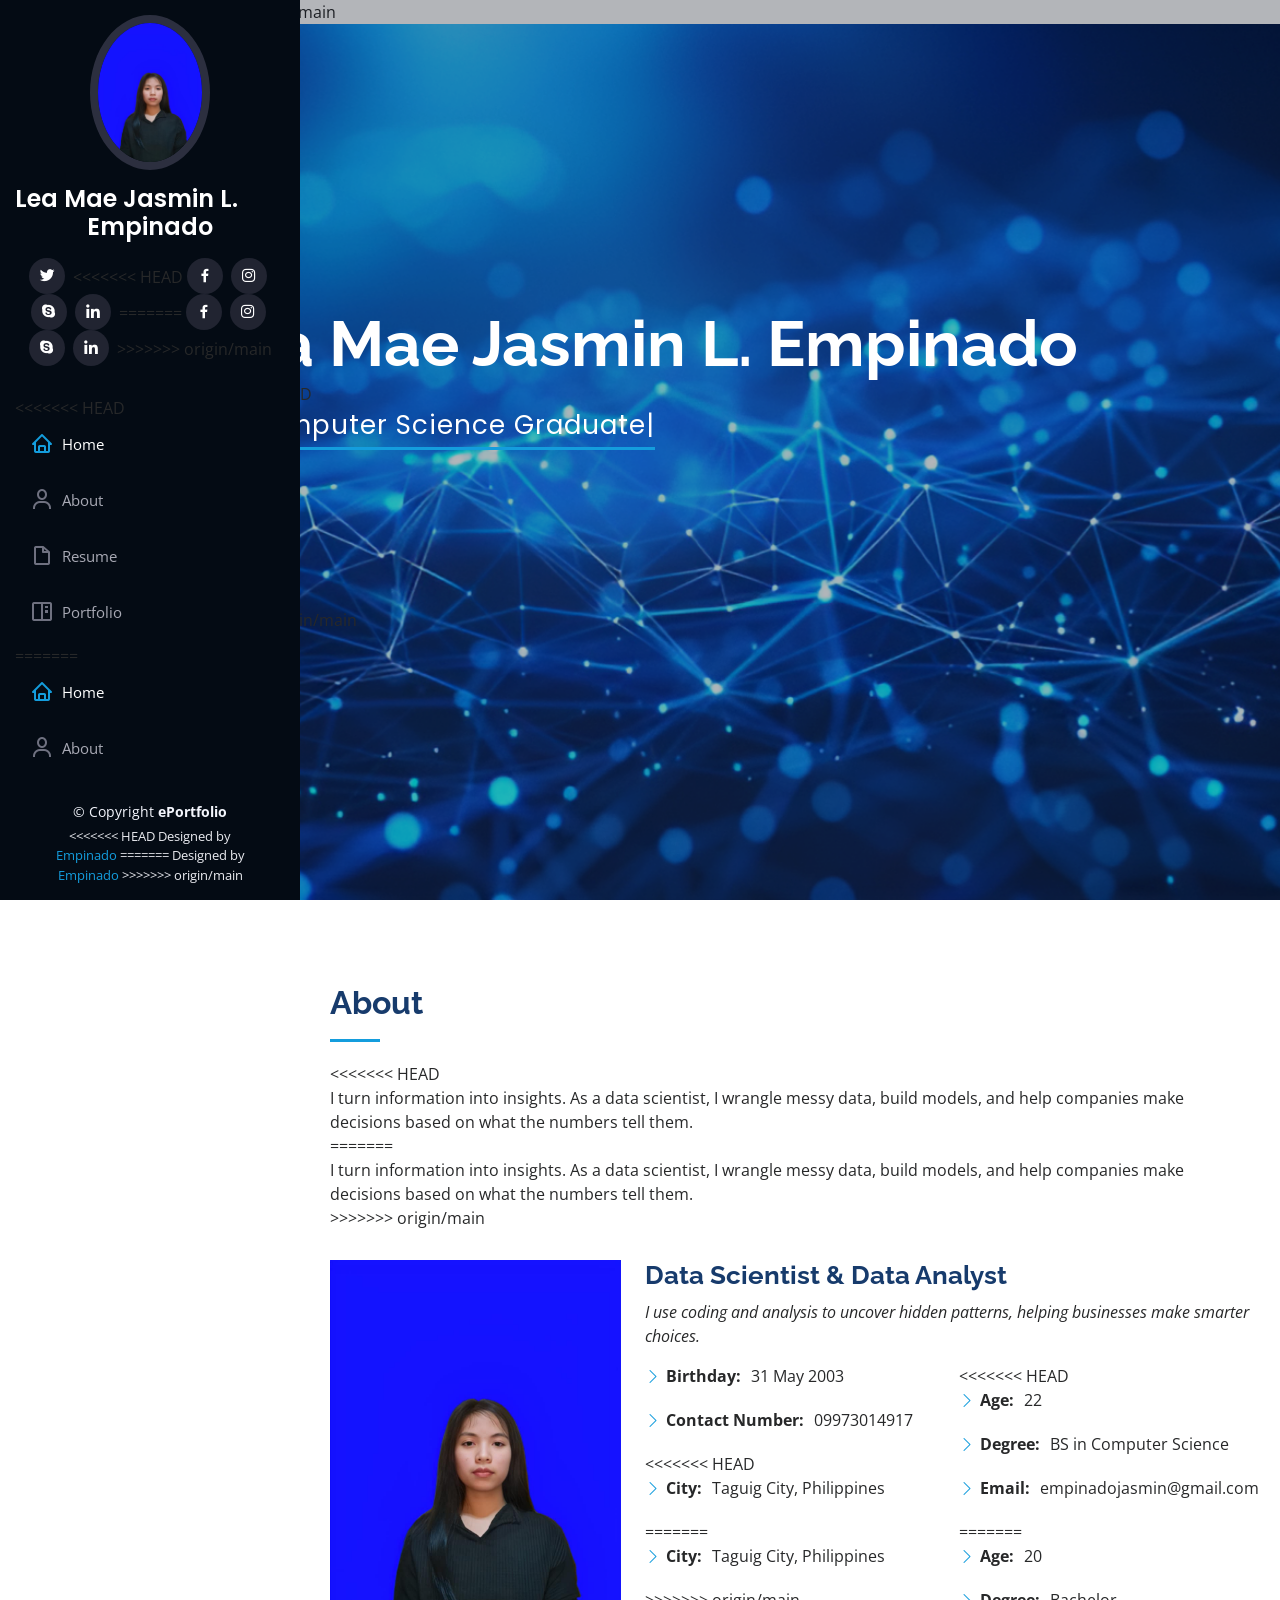
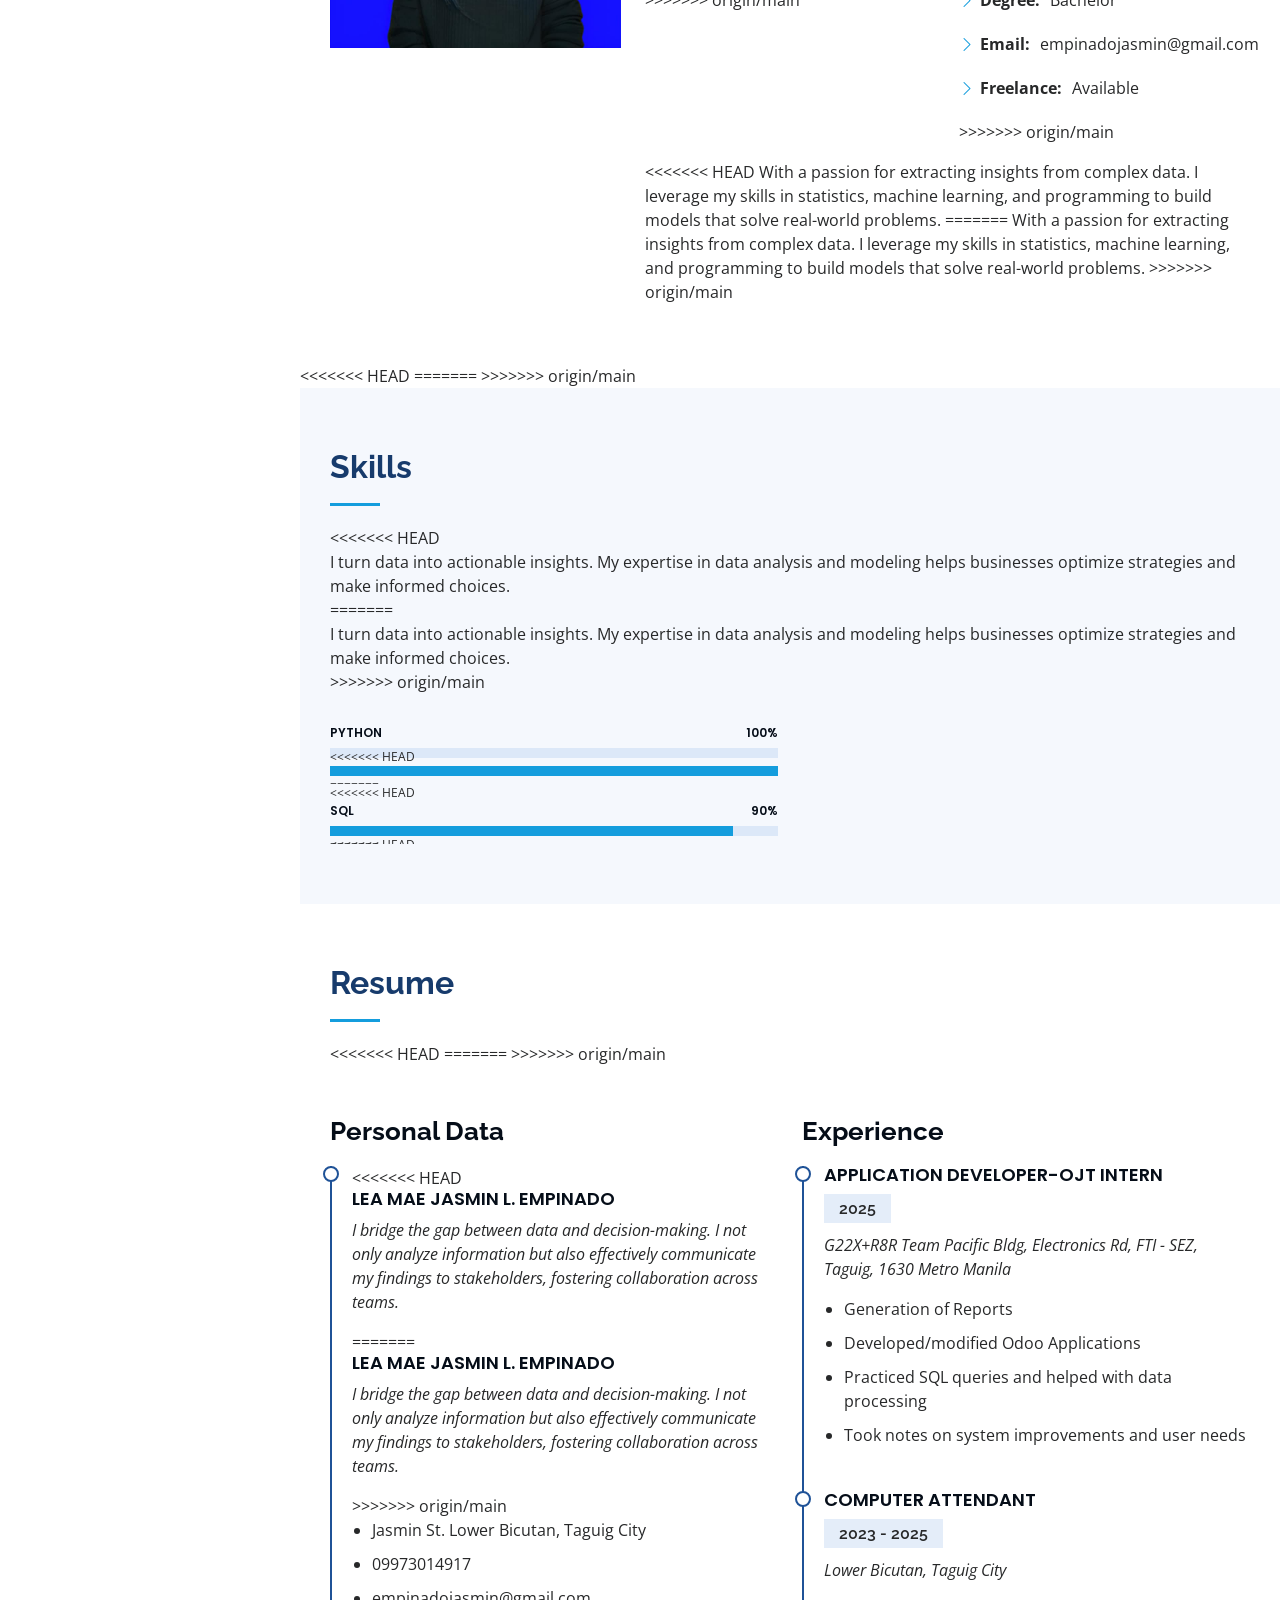
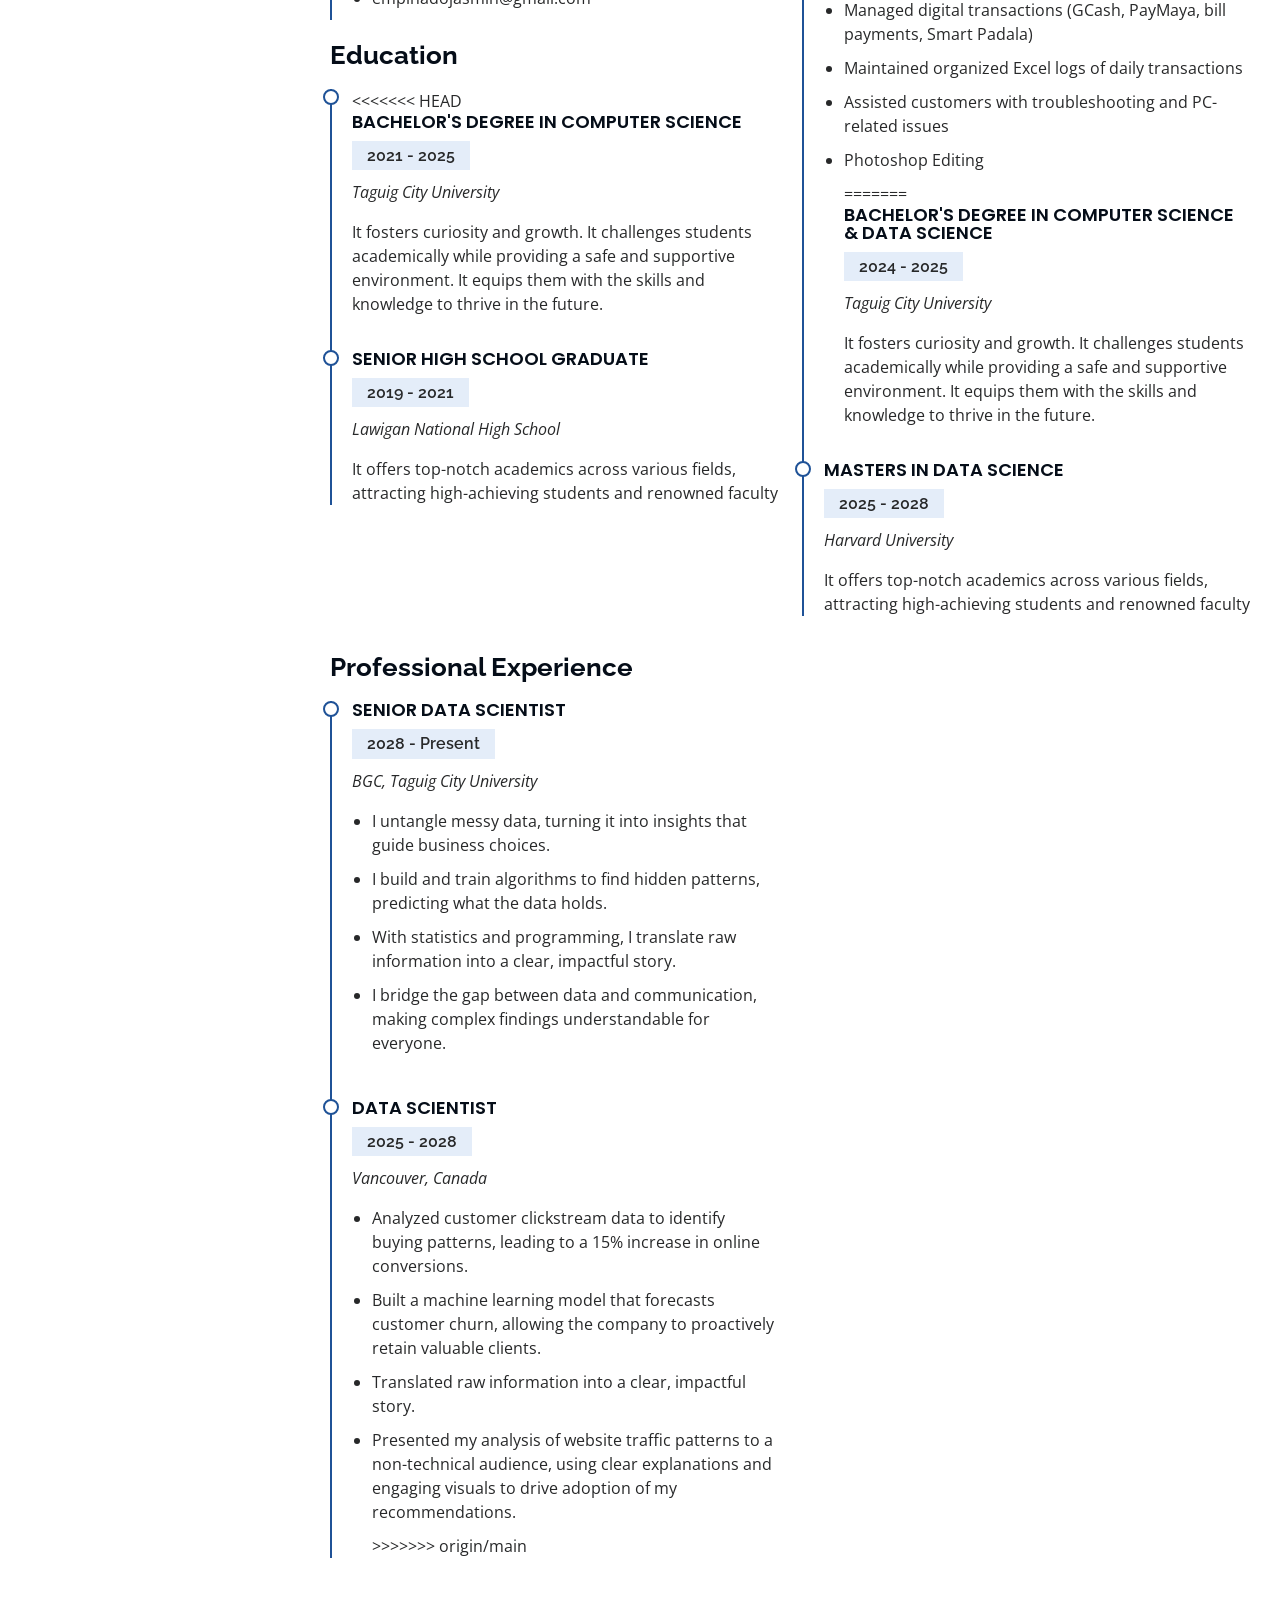
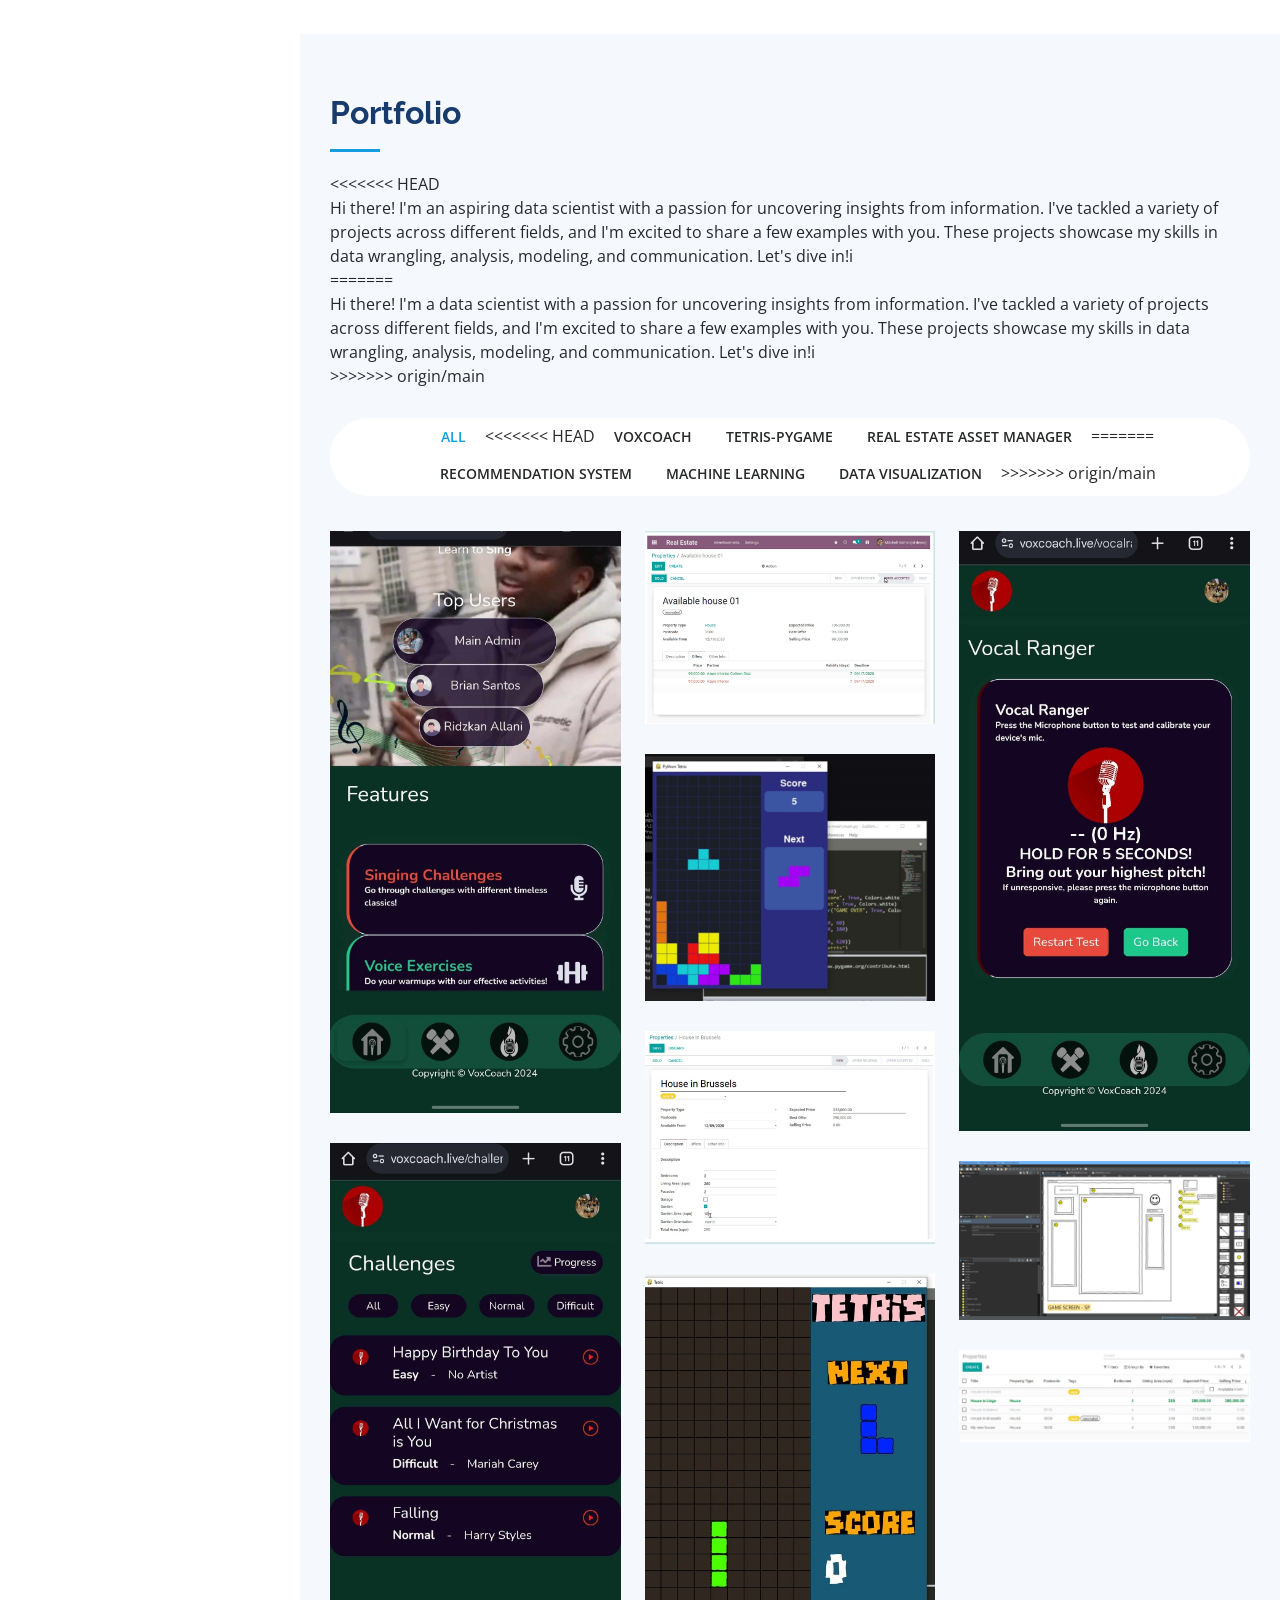
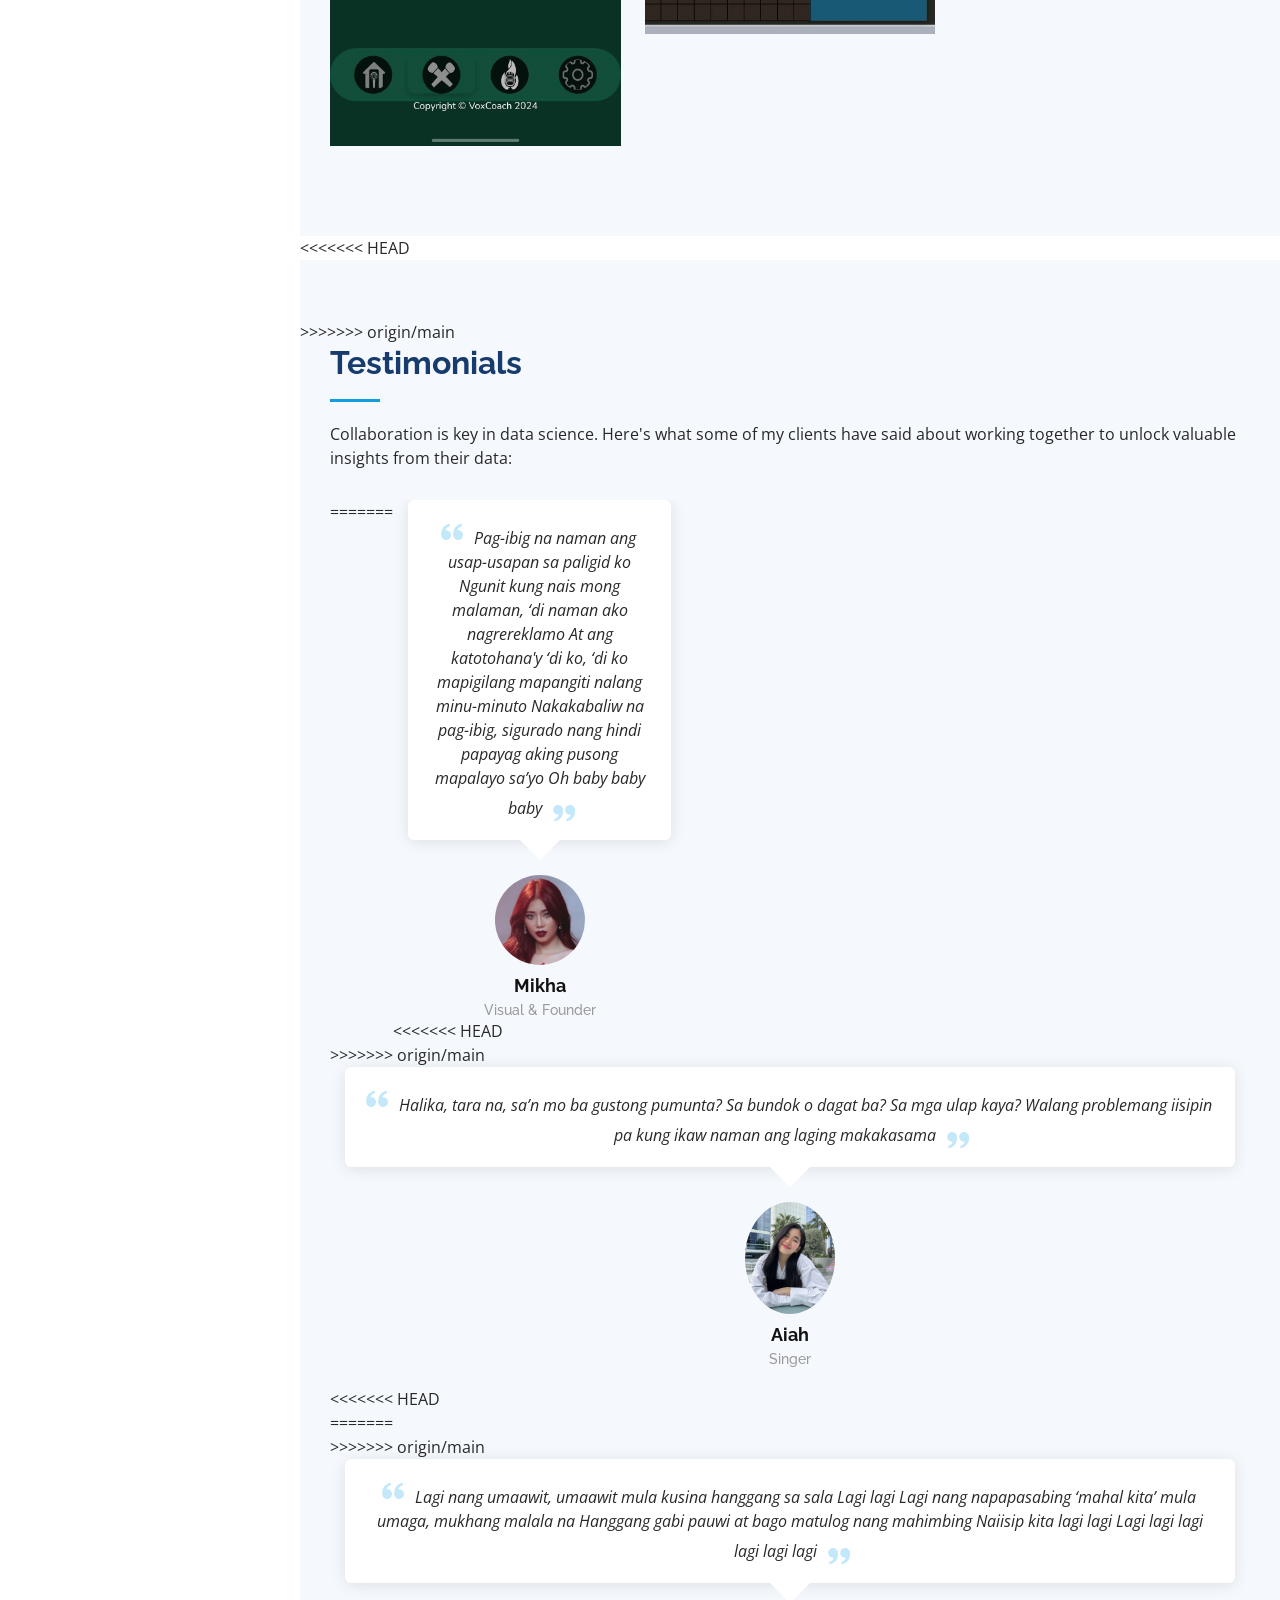
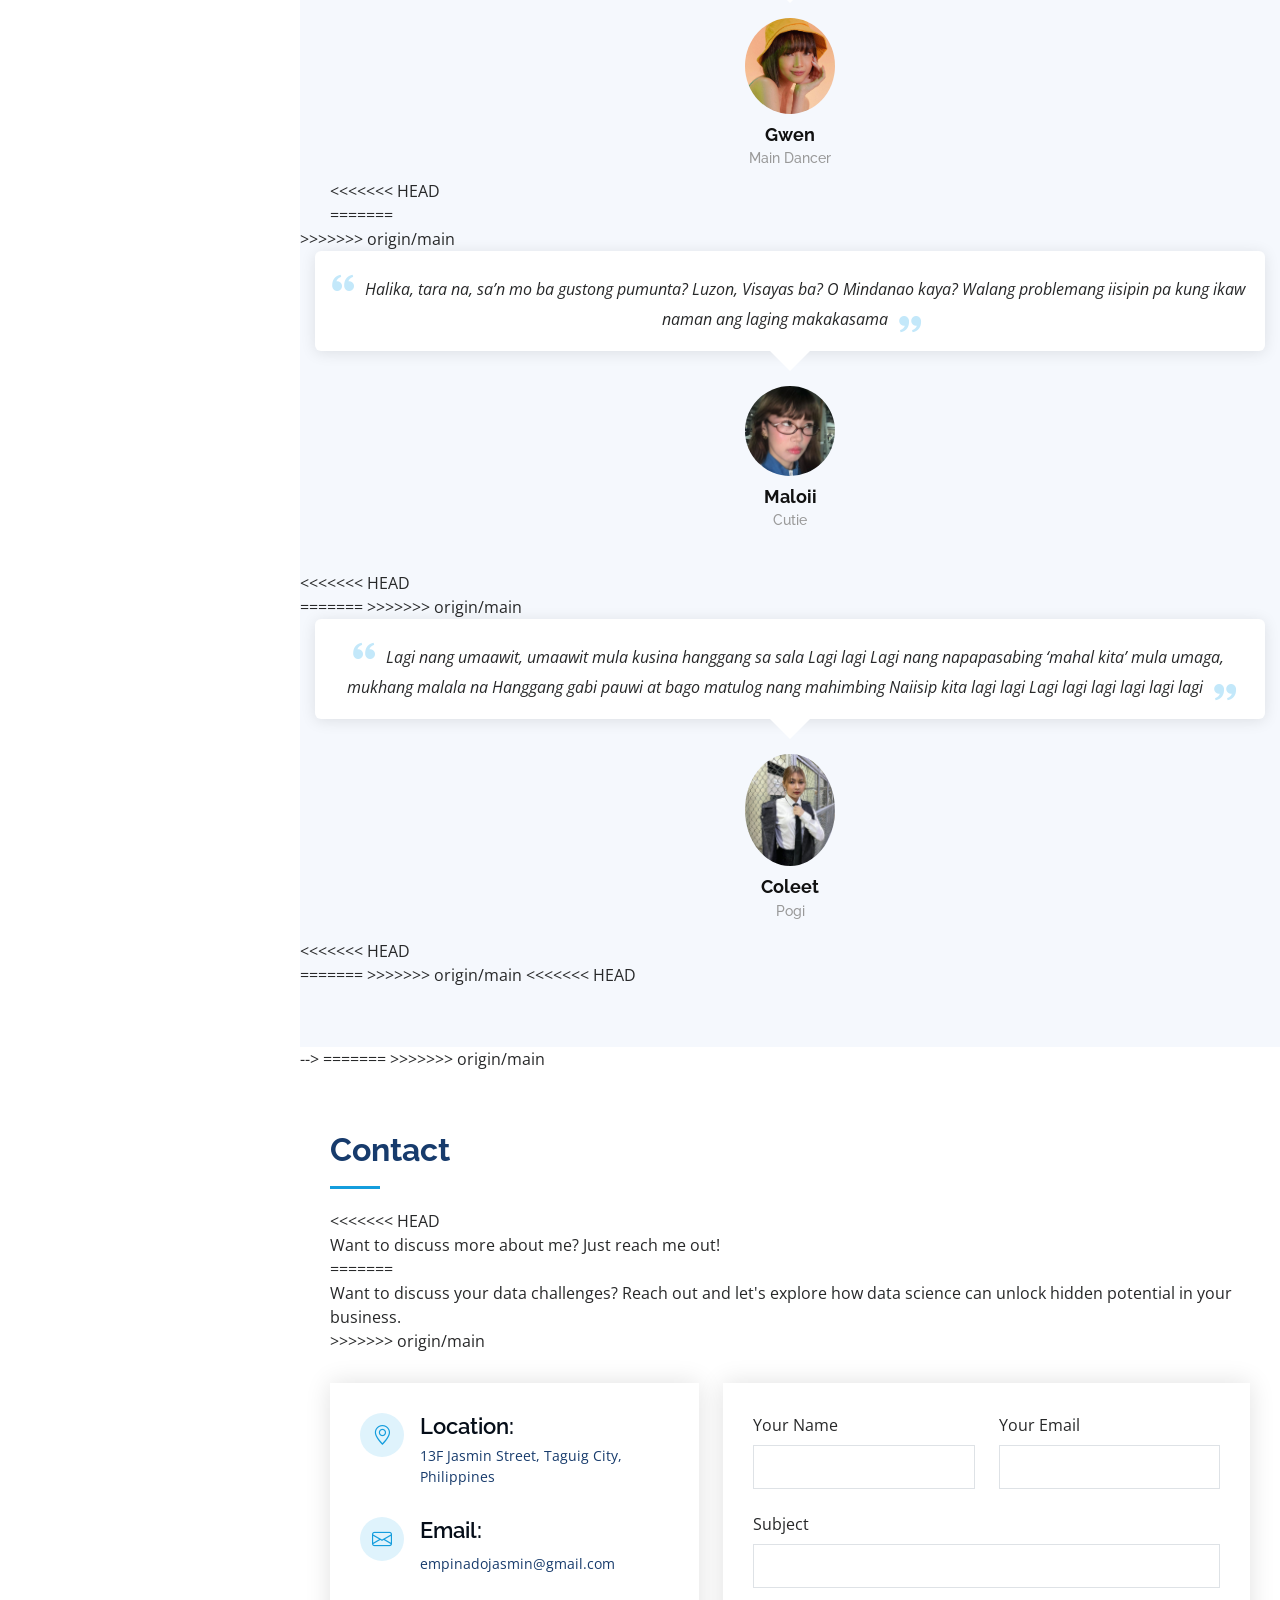
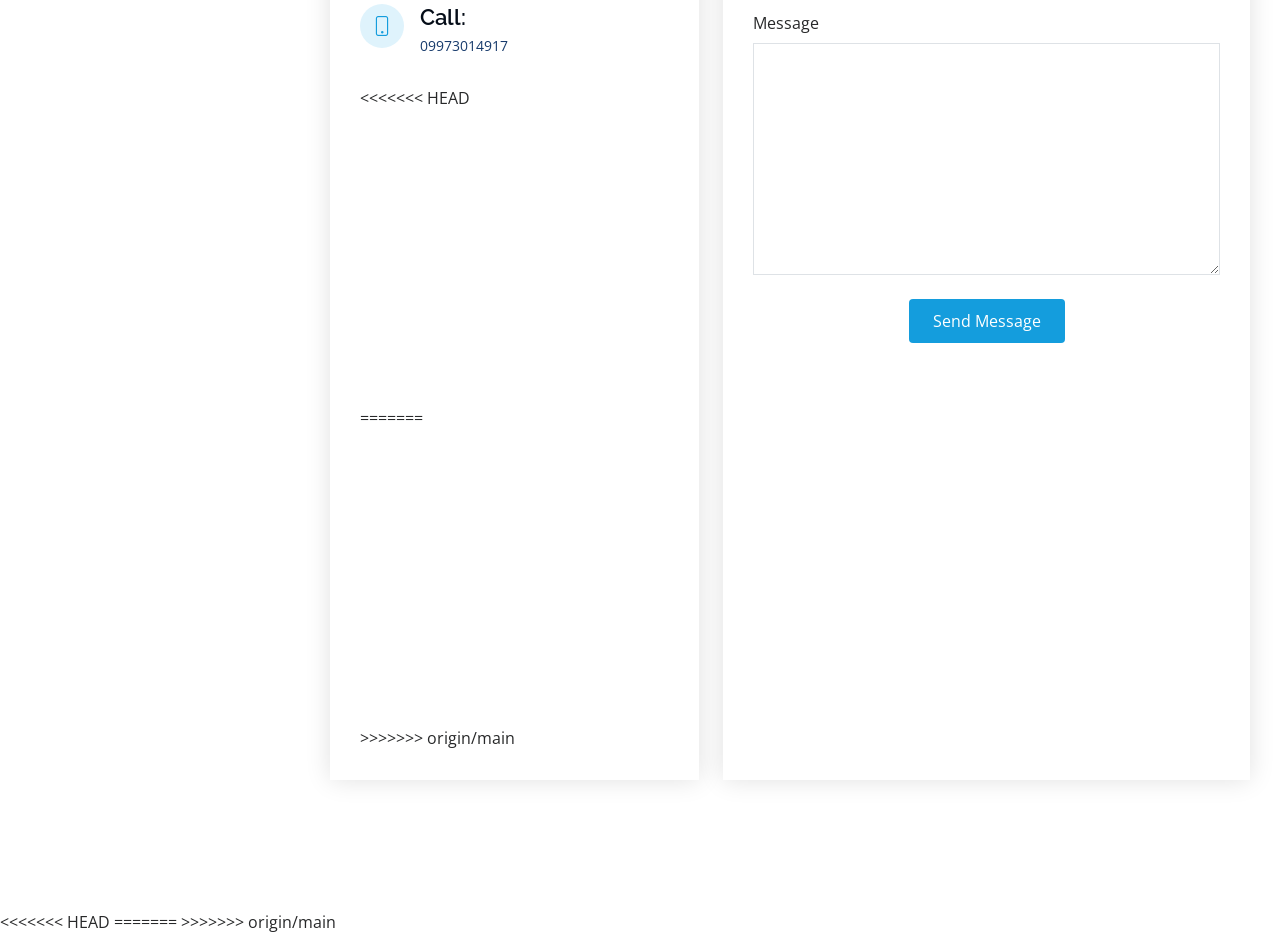
==== index.html @ 3dccfd84 "Resolved Merge Conflicts" ====
<!DOCTYPE html>
<html lang="en">

<head>
  <meta charset="utf-8">
  <meta content="width=device-width, initial-scale=1.0" name="viewport">

  <title>Empinado ePortfolio</title>
  <meta content="" name="description">
  <meta content="" name="keywords">

  <!-- Favicons -->
  <link href="assets/img/favicon.png" rel="icon">
  <link href="assets/img/apple-touch-icon.png" rel="apple-touch-icon">

  <!-- Google Fonts -->
<<<<<<< HEAD
  <link
    href="https://fonts.googleapis.com/css?family=Open+Sans:300,300i,400,400i,600,600i,700,700i|Raleway:300,300i,400,400i,500,500i,600,600i,700,700i|Poppins:300,300i,400,400i,500,500i,600,600i,700,700i"
    rel="stylesheet">
=======
  <link href="https://fonts.googleapis.com/css?family=Open+Sans:300,300i,400,400i,600,600i,700,700i|Raleway:300,300i,400,400i,500,500i,600,600i,700,700i|Poppins:300,300i,400,400i,500,500i,600,600i,700,700i" rel="stylesheet">
>>>>>>> origin/main

  <!-- Vendor CSS Files -->
  <link href="assets/vendor/aos/aos.css" rel="stylesheet">
  <link href="assets/vendor/bootstrap/css/bootstrap.min.css" rel="stylesheet">
  <link href="assets/vendor/bootstrap-icons/bootstrap-icons.css" rel="stylesheet">
  <link href="assets/vendor/boxicons/css/boxicons.min.css" rel="stylesheet">
  <link href="assets/vendor/glightbox/css/glightbox.min.css" rel="stylesheet">
  <link href="assets/vendor/swiper/swiper-bundle.min.css" rel="stylesheet">

  <!-- Template Main CSS File -->
  <link href="assets/css/style.css" rel="stylesheet">

  <!-- =======================================================
  * Template Name: iPortfolio
  * Template URL: https://bootstrapmade.com/iportfolio-bootstrap-portfolio-websites-template/
  * Updated: Mar 17 2024 with Bootstrap v5.3.3
  * Author: BootstrapMade.com
  * License: https://bootstrapmade.com/license/
  ======================================================== -->
</head>

<body>

  <!-- ======= Mobile nav toggle button ======= -->
  <i class="bi bi-list mobile-nav-toggle d-xl-none"></i>

  <!-- ======= Header ======= -->
  <header id="header">
    <div class="d-flex flex-column">

      <div class="profile">
        <img src="assets/img/profile-img.jpg" alt="" class="img-fluid rounded-circle">
        <h1 class="text-light"><a href="index.html">Lea Mae Jasmin L. Empinado</a></h1>
        <div class="social-links mt-3 text-center">
          <a href="#" class="twitter"><i class="bx bxl-twitter"></i></a>
<<<<<<< HEAD
          <a href="https://www.facebook.com/jhazmine.empinado" class="facebook"><i class="bx bxl-facebook"></i></a>
          <a href="#" class="instagram"><i class="bx bxl-instagram"></i></a>
          <a href="#" class="google-plus"><i class="bx bxl-skype"></i></a>
          <a href="https://www.linkedin.com/in/empinado-jasmin/" class="linkedin"><i class="bx bxl-linkedin"></i></a>
=======
          <a href="#" class="facebook"><i class="bx bxl-facebook"></i></a>
          <a href="#" class="instagram"><i class="bx bxl-instagram"></i></a>
          <a href="#" class="google-plus"><i class="bx bxl-skype"></i></a>
          <a href="#" class="linkedin"><i class="bx bxl-linkedin"></i></a>
>>>>>>> origin/main
        </div>
      </div>

      <nav id="navbar" class="nav-menu navbar">
        <ul>
<<<<<<< HEAD
          <li><a href="index.html" class="nav-link scrollto active"><i class="bx bx-home"></i> <span>Home</span></a>
          </li>
          <li><a href="#about" class="nav-link scrollto"><i class="bx bx-user"></i> <span>About</span></a></li>
          <li><a href="#resume" class="nav-link scrollto"><i class="bx bx-file-blank"></i> <span>Resume</span></a></li>
          <li><a href="#portfolio" class="nav-link scrollto"><i class="bx bx-book-content"></i>
              <span>Portfolio</span></a></li>
          <!-- <li><a href="#services" class="nav-link scrollto"><i class="bx bx-server"></i> <span>Services</span></a></li> -->
=======
          <li><a href="#hero" class="nav-link scrollto active"><i class="bx bx-home"></i> <span>Home</span></a></li>
          <li><a href="#about" class="nav-link scrollto"><i class="bx bx-user"></i> <span>About</span></a></li>
          <li><a href="#resume" class="nav-link scrollto"><i class="bx bx-file-blank"></i> <span>Resume</span></a></li>
          <li><a href="#portfolio" class="nav-link scrollto"><i class="bx bx-book-content"></i> <span>Portfolio</span></a></li>
          <li><a href="#services" class="nav-link scrollto"><i class="bx bx-server"></i> <span>Services</span></a></li>
>>>>>>> origin/main
          <li><a href="#contact" class="nav-link scrollto"><i class="bx bx-envelope"></i> <span>Contact</span></a></li>
        </ul>
      </nav><!-- .nav-menu -->
    </div>
  </header><!-- End Header -->

  <!-- ======= Hero Section ======= -->
  <section id="hero" class="d-flex flex-column justify-content-center align-items-center">
    <div class="hero-container" data-aos="fade-in">
      <h1>Lea Mae Jasmin L. Empinado</h1>
<<<<<<< HEAD
      <p>I'm <span class="typed" data-typed-items="Computer Science Graduate, Aspiring Data Scientist"></span></p>
=======
      <p>I'm <span class="typed" data-typed-items="Data Scientist, Data Analyst, Free Lancer"></span></p>
>>>>>>> origin/main
    </div>
  </section><!-- End Hero -->

  <main id="main">

    <!-- ======= About Section ======= -->
    <section id="about" class="about">
      <div class="container">

        <div class="section-title">
          <h2>About</h2>
<<<<<<< HEAD
          <p>I turn information into insights. As a data scientist, I wrangle messy data, build models, and help
            companies make decisions based on what the numbers tell them.</p>
=======
          <p>I turn information into insights. As a data scientist, I wrangle messy data, build models, and help companies make decisions based on what the numbers tell them.</p>
>>>>>>> origin/main
        </div>

        <div class="row">
          <div class="col-lg-4" data-aos="fade-right">
            <img src="assets/img/profile-img.jpg" class="img-fluid" alt="">
          </div>
          <div class="col-lg-8 pt-4 pt-lg-0 content" data-aos="fade-left">
            <h3>Data Scientist &amp; Data Analyst</h3>
            <p class="fst-italic">
              I use coding and analysis to uncover hidden patterns, helping businesses make smarter choices.
            </p>
            <div class="row">
              <div class="col-lg-6">
                <ul>
                  <li><i class="bi bi-chevron-right"></i> <strong>Birthday:</strong> <span>31 May 2003</span></li>
                  <li><i class="bi bi-chevron-right"></i> <strong>Contact Number:</strong> <span>09973014917</span></li>
<<<<<<< HEAD
                  <li><i class="bi bi-chevron-right"></i> <strong>City:</strong> <span>Taguig City, Philippines</span>
                  </li>
=======
                  <li><i class="bi bi-chevron-right"></i> <strong>City:</strong> <span>Taguig City, Philippines</span></li>
>>>>>>> origin/main
                </ul>
              </div>
              <div class="col-lg-6">
                <ul>
<<<<<<< HEAD
                  <li><i class="bi bi-chevron-right"></i> <strong>Age:</strong> <span>22</span></li>
                  <li><i class="bi bi-chevron-right"></i> <strong>Degree:</strong> <span>BS in Computer Science</span>
                  </li>
                  <li><i class="bi bi-chevron-right"></i> <strong>Email:</strong> <span>empinadojasmin@gmail.com</span>
                  </li>
                  <!-- <li><i class="bi bi-chevron-right"></i> <strong>Freelance:</strong> <span>Available</span></li> -->
=======
                  <li><i class="bi bi-chevron-right"></i> <strong>Age:</strong> <span>20</span></li>
                  <li><i class="bi bi-chevron-right"></i> <strong>Degree:</strong> <span>Bachelor</span></li>
                  <li><i class="bi bi-chevron-right"></i> <strong>Email:</strong> <span>empinadojasmin@gmail.com</span></li>
                  <li><i class="bi bi-chevron-right"></i> <strong>Freelance:</strong> <span>Available</span></li>
>>>>>>> origin/main
                </ul>
              </div>
            </div>
            <p>
<<<<<<< HEAD
              With a passion for extracting insights from complex data. I leverage my skills in statistics, machine
              learning, and programming to build models that solve real-world problems.
=======
              With a passion for extracting insights from complex data. I leverage my skills in statistics, machine learning, and programming to build models that solve real-world problems.
>>>>>>> origin/main
            </p>
          </div>
        </div>

      </div>
    </section><!-- End About Section -->

    <!-- ======= Facts Section ======= -->
<<<<<<< HEAD
    <!-- <section id="facts" class="facts">
=======
    <section id="facts" class="facts">
>>>>>>> origin/main
      <div class="container">

        <div class="section-title">
          <h2>Facts</h2>
          <p>My expertise in data analysis and modeling helps businesses optimize strategies and make informed choices.</p>
        </div>

        <div class="row no-gutters">

          <div class="col-lg-3 col-md-6 d-md-flex align-items-md-stretch" data-aos="fade-up">
            <div class="count-box">
              <i class="bi bi-emoji-smile"></i>
              <span data-purecounter-start="0" data-purecounter-end="100" data-purecounter-duration="1" class="purecounter"></span>
              <p><strong>Happy Clients</strong></p>
            </div>
          </div>

          <div class="col-lg-3 col-md-6 d-md-flex align-items-md-stretch" data-aos="fade-up" data-aos-delay="100">
            <div class="count-box">
              <i class="bi bi-journal-richtext"></i>
              <span data-purecounter-start="0" data-purecounter-end="50" data-purecounter-duration="1" class="purecounter"></span>
              <p><strong>Projects</strong> </p>
            </div>
          </div>

          <div class="col-lg-3 col-md-6 d-md-flex align-items-md-stretch" data-aos="fade-up" data-aos-delay="200">
            <div class="count-box">
              <i class="bi bi-headset"></i>
              <span data-purecounter-start="0" data-purecounter-end="1000" data-purecounter-duration="1" class="purecounter"></span>
              <p><strong>Hours Of Support</strong> </p>
            </div>
          </div>

          <div class="col-lg-3 col-md-6 d-md-flex align-items-md-stretch" data-aos="fade-up" data-aos-delay="300">
            <div class="count-box">
              <i class="bi bi-people"></i>
              <span data-purecounter-start="0" data-purecounter-end="10" data-purecounter-duration="1" class="purecounter"></span>
              <p><strong>Hard Workers</strong> </p>
            </div>
          </div>

        </div>

      </div>
<<<<<<< HEAD
    </section>< End Facts Section -->
=======
    </section><!-- End Facts Section -->
>>>>>>> origin/main

    <!-- ======= Skills Section ======= -->
    <section id="skills" class="skills section-bg">
      <div class="container">

        <div class="section-title">
          <h2>Skills</h2>
<<<<<<< HEAD
          <p>I turn data into actionable insights. My expertise in data analysis and modeling helps businesses optimize
            strategies and make informed choices.</p>
=======
          <p>I turn data into actionable insights. My expertise in data analysis and modeling helps businesses optimize strategies and make informed choices.</p>
>>>>>>> origin/main
        </div>

        <div class="row skills-content">

          <div class="col-lg-6" data-aos="fade-up">

            <div class="progress">
              <span class="skill">Python<i class="val">100%</i></span>
              <div class="progress-bar-wrap">
<<<<<<< HEAD
                <div class="progress-bar" role="progressbar" aria-valuenow="100" aria-valuemin="0" aria-valuemax="100">
                </div>
=======
                <div class="progress-bar" role="progressbar" aria-valuenow="100" aria-valuemin="0" aria-valuemax="100"></div>
>>>>>>> origin/main
              </div>
            </div>

            <div class="progress">
<<<<<<< HEAD
              <span class="skill">SQL<i class="val">90%</i></span>
              <div class="progress-bar-wrap">
                <div class="progress-bar" role="progressbar" aria-valuenow="90" aria-valuemin="0" aria-valuemax="100">
                </div>
=======
              <span class="skill">Statistics & Probability<i class="val">90%</i></span>
              <div class="progress-bar-wrap">
                <div class="progress-bar" role="progressbar" aria-valuenow="90" aria-valuemin="0" aria-valuemax="100"></div>
>>>>>>> origin/main
              </div>
            </div>

            <div class="progress">
<<<<<<< HEAD
              <span class="skill">HTML/CSS <i class="val">85%</i></span>
              <div class="progress-bar-wrap">
                <div class="progress-bar" role="progressbar" aria-valuenow="85" aria-valuemin="0" aria-valuemax="100">
                </div>
=======
              <span class="skill">Data Wrangling <i class="val">75%</i></span>
              <div class="progress-bar-wrap">
                <div class="progress-bar" role="progressbar" aria-valuenow="75" aria-valuemin="0" aria-valuemax="100"></div>
>>>>>>> origin/main
              </div>
            </div>

          </div>

          <div class="col-lg-6" data-aos="fade-up" data-aos-delay="100">

            <div class="progress">
              <span class="skill">Data Visualization <i class="val">80%</i></span>
              <div class="progress-bar-wrap">
<<<<<<< HEAD
                <div class="progress-bar" role="progressbar" aria-valuenow="80" aria-valuemin="0" aria-valuemax="100">
                </div>
=======
                <div class="progress-bar" role="progressbar" aria-valuenow="80" aria-valuemin="0" aria-valuemax="100"></div>
>>>>>>> origin/main
              </div>
            </div>

            <div class="progress">
<<<<<<< HEAD
              <span class="skill">Odoo Development <i class="val">90%</i></span>
              <div class="progress-bar-wrap">
                <div class="progress-bar" role="progressbar" aria-valuenow="90" aria-valuemin="0" aria-valuemax="100">
                </div>
=======
              <span class="skill">Cloud Computing <i class="val">90%</i></span>
              <div class="progress-bar-wrap">
                <div class="progress-bar" role="progressbar" aria-valuenow="90" aria-valuemin="0" aria-valuemax="100"></div>
>>>>>>> origin/main
              </div>
            </div>

            <div class="progress">
<<<<<<< HEAD
              <span class="skill">Data Cleaning <i class="val">85%</i></span>
              <div class="progress-bar-wrap">
                <div class="progress-bar" role="progressbar" aria-valuenow="85" aria-valuemin="0" aria-valuemax="100">
                </div>
=======
              <span class="skill">Photoshop <i class="val">55%</i></span>
              <div class="progress-bar-wrap">
                <div class="progress-bar" role="progressbar" aria-valuenow="55" aria-valuemin="0" aria-valuemax="100"></div>
>>>>>>> origin/main
              </div>
            </div>

          </div>

        </div>

      </div>
    </section><!-- End Skills Section -->

    <!-- ======= Resume Section ======= -->
    <section id="resume" class="resume">
      <div class="container">

        <div class="section-title">
          <h2>Resume</h2>
<<<<<<< HEAD

=======
         
>>>>>>> origin/main
        </div>

        <div class="row">
          <div class="col-lg-6" data-aos="fade-up">
            <h3 class="resume-title">Personal Data</h3>
            <div class="resume-item pb-0">
<<<<<<< HEAD
              <h4>Lea Mae Jasmin L. Empinado</h4>
              <p><em>I bridge the gap between data and decision-making. I not only analyze information but also
                  effectively communicate my findings to stakeholders, fostering collaboration across teams.</em></p>
=======
              <h4>Lea MAe Jasmin L. Empinado</h4>
              <p><em>I bridge the gap between data and decision-making. I not only analyze information but also effectively communicate my findings to stakeholders, fostering collaboration across teams.</em></p>
>>>>>>> origin/main
              <ul>
                <li>Jasmin St. Lower Bicutan, Taguig City</li>
                <li>09973014917</li>
                <li>empinadojasmin@gmail.com</li>
              </ul>
            </div>

            <h3 class="resume-title">Education</h3>
            <div class="resume-item">
<<<<<<< HEAD
              <h4>Bachelor's Degree in Computer Science</h4>
              <h5>2021 - 2025</h5>
              <p><em>Taguig City University</em></p>
              <p> It fosters curiosity and growth. It challenges students academically while providing a safe and
                supportive environment. It equips them with the skills and knowledge to thrive in the future.</p>
            </div>
            <div class="resume-item">
              <h4>Senior High School Graduate</h4>
              <h5>2019 - 2021</h5>
              <p><em>Lawigan National High School </em></p>
              <p> It offers top-notch academics across various fields, attracting high-achieving students and renowned
                faculty</p>
            </div>
          </div>
          <div class="col-lg-6" data-aos="fade-up" data-aos-delay="100">
            <h3 class="resume-title">Experience</h3>
            <div class="resume-item">
              <h4>Application Developer-OJT Intern</h4>
              <h5>2025</h5>
              <p><em> G22X+R8R Team Pacific Bldg, Electronics Rd, FTI - SEZ, Taguig, 1630 Metro Manila</em></p>
              <ul>
                <li>Generation of Reports</li>
                <li>Developed/modified Odoo Applications </li>
                <li>Practiced SQL queries and helped with data processing</li>
                <li>Took notes on system improvements and user needs</li>
              </ul>
            </div>
            <div class="resume-item">
              <h4>Computer Attendant</h4>
              <h5>2023 - 2025</h5>
              <p><em>Lower Bicutan, Taguig City</em></p>
              <ul>
                <li>Managed digital transactions (GCash, PayMaya, bill payments, Smart Padala)</li>
                <li>Maintained organized Excel logs of daily transactions</li>
                <li>Assisted customers with troubleshooting and PC-related issues</li>
                <li> Photoshop Editing</li>
=======
              <h4>Bachelor's Degree in Computer Science &amp; Data Science</h4>
              <h5>2024 - 2025</h5>
              <p><em>Taguig City University</em></p>
              <p> It fosters curiosity and growth. It challenges students academically while providing a safe and supportive environment.  It equips them with the skills and knowledge to thrive in the future.</p>
            </div>
            <div class="resume-item">
              <h4>Masters In Data Science</h4>
              <h5>2025 - 2028</h5>
              <p><em>Harvard University </em></p>
              <p> It offers top-notch academics across various fields, attracting high-achieving students and renowned faculty</p>
            </div>
          </div>
          <div class="col-lg-6" data-aos="fade-up" data-aos-delay="100">
            <h3 class="resume-title">Professional Experience</h3>
            <div class="resume-item">
              <h4>Senior Data Scientist</h4>
              <h5>2028 - Present</h5>
              <p><em>BGC, Taguig City University</em></p>
              <ul>
                <li>I untangle messy data, turning it into insights that guide business choices.</li>
                <li>I build and train algorithms to find hidden patterns, predicting what the data holds. </li>
                <li>With statistics and programming, I translate raw information into a clear, impactful story.</li>
                <li>I bridge the gap between data and communication, making complex findings understandable for everyone.</li>
              </ul>
            </div>
            <div class="resume-item">
              <h4>Data Scientist</h4>
              <h5>2025 - 2028</h5>
              <p><em>Vancouver, Canada</em></p>
              <ul>
                <li>Analyzed customer clickstream data to identify buying patterns, leading to a 15% increase in online conversions.</li>
                <li>Built a machine learning model that forecasts customer churn, allowing the company to proactively retain valuable clients.</li>
                <li>Translated raw information into a clear, impactful story.</li>
                <li> Presented my analysis of website traffic patterns to a non-technical audience, using clear explanations and engaging visuals to drive adoption of my recommendations.</li>
>>>>>>> origin/main
              </ul>
            </div>
          </div>
        </div>

      </div>
    </section><!-- End Resume Section -->

    <!-- ======= Portfolio Section ======= -->
    <section id="portfolio" class="portfolio section-bg">
      <div class="container">

        <div class="section-title">
          <h2>Portfolio</h2>
<<<<<<< HEAD
          <p>Hi there! I'm an aspiring data scientist with a passion for uncovering insights from information. I've
            tackled a variety of projects across different fields, and I'm excited to share a few examples with you.
            These projects showcase my skills in data wrangling, analysis, modeling, and communication. Let's dive in!i
          </p>
=======
          <p>Hi there! I'm a data scientist with a passion for uncovering insights from information. I've tackled a variety of projects across different fields, and I'm excited to share a few examples with you. These projects showcase my skills in data wrangling, analysis, modeling, and communication. Let's dive in!i</p>
>>>>>>> origin/main
        </div>

        <div class="row" data-aos="fade-up">
          <div class="col-lg-12 d-flex justify-content-center">
            <ul id="portfolio-flters">
              <li data-filter="*" class="filter-active">All</li>
<<<<<<< HEAD
              <li data-filter=".filter-app">VoxCoach</li>
              <li data-filter=".filter-card">Tetris-Pygame</li>
              <li data-filter=".filter-web">Real Estate Asset Manager</li>
=======
              <li data-filter=".filter-app">Recommendation System</li>
              <li data-filter=".filter-card">Machine Learning</li>
              <li data-filter=".filter-web">Data Visualization</li>
>>>>>>> origin/main
            </ul>
          </div>
        </div>

        <div class="row portfolio-container" data-aos="fade-up" data-aos-delay="100">

          <div class="col-lg-4 col-md-6 portfolio-item filter-app">
            <div class="portfolio-wrap">
              <img src="assets/img/portfolio/portfolio-1.jpg" class="img-fluid" alt="">
              <div class="portfolio-links">
<<<<<<< HEAD
                <a href="assets/img/portfolio/portfolio-1.jpg" data-gallery="portfolioGallery"
                  class="portfolio-lightbox" title="App 1"><i class="bx bx-plus"></i></a>
=======
                <a href="assets/img/portfolio/portfolio-1.jpg" data-gallery="portfolioGallery" class="portfolio-lightbox" title="App 1"><i class="bx bx-plus"></i></a>
>>>>>>> origin/main
                <a href="portfolio-details.html" title="More Details"><i class="bx bx-link"></i></a>
              </div>
            </div>
          </div>

          <div class="col-lg-4 col-md-6 portfolio-item filter-web">
            <div class="portfolio-wrap">
              <img src="assets/img/portfolio/portfolio-2.jpg" class="img-fluid" alt="">
              <div class="portfolio-links">
<<<<<<< HEAD
                <a href="assets/img/portfolio/portfolio-2.jpg" data-gallery="portfolioGallery"
                  class="portfolio-lightbox" title="Web 3"><i class="bx bx-plus"></i></a>
                <a href="profile-details2.html" title="More Details"><i class="bx bx-link"></i></a>
=======
                <a href="assets/img/portfolio/portfolio-2.jpg" data-gallery="portfolioGallery" class="portfolio-lightbox" title="Web 3"><i class="bx bx-plus"></i></a>
                <a href="portfolio-details.html" title="More Details"><i class="bx bx-link"></i></a>
>>>>>>> origin/main
              </div>
            </div>
          </div>

          <div class="col-lg-4 col-md-6 portfolio-item filter-app">
            <div class="portfolio-wrap">
              <img src="assets/img/portfolio/portfolio-3.jpg" class="img-fluid" alt="">
              <div class="portfolio-links">
<<<<<<< HEAD
                <a href="assets/img/portfolio/portfolio-3.jpg" data-gallery="portfolioGallery"
                  class="portfolio-lightbox" title="App 2"><i class="bx bx-plus"></i></a>
=======
                <a href="assets/img/portfolio/portfolio-3.jpg" data-gallery="portfolioGallery" class="portfolio-lightbox" title="App 2"><i class="bx bx-plus"></i></a>
>>>>>>> origin/main
                <a href="portfolio-details.html" title="More Details"><i class="bx bx-link"></i></a>
              </div>
            </div>
          </div>

          <div class="col-lg-4 col-md-6 portfolio-item filter-card">
            <div class="portfolio-wrap">
              <img src="assets/img/portfolio/portfolio-4.jpg" class="img-fluid" alt="">
              <div class="portfolio-links">
<<<<<<< HEAD
                <a href="assets/img/portfolio/portfolio-4.jpg" data-gallery="portfolioGallery"
                  class="portfolio-lightbox" title="Card 2"><i class="bx bx-plus"></i></a>
                <a href="portfolio-details3.html" title="More Details"><i class="bx bx-link"></i></a>
=======
                <a href="assets/img/portfolio/portfolio-4.jpg" data-gallery="portfolioGallery" class="portfolio-lightbox" title="Card 2"><i class="bx bx-plus"></i></a>
                <a href="portfolio-details.html" title="More Details"><i class="bx bx-link"></i></a>
>>>>>>> origin/main
              </div>
            </div>
          </div>

          <div class="col-lg-4 col-md-6 portfolio-item filter-web">
            <div class="portfolio-wrap">
              <img src="assets/img/portfolio/portfolio-5.jpg" class="img-fluid" alt="">
              <div class="portfolio-links">
<<<<<<< HEAD
                <a href="assets/img/portfolio/portfolio-5.jpg" data-gallery="portfolioGallery"
                  class="portfolio-lightbox" title="Web 2"><i class="bx bx-plus"></i></a>
                <a href="profile-details2.html" title="More Details"><i class="bx bx-link"></i></a>
=======
                <a href="assets/img/portfolio/portfolio-5.jpg" data-gallery="portfolioGallery" class="portfolio-lightbox" title="Web 2"><i class="bx bx-plus"></i></a>
                <a href="portfolio-details.html" title="More Details"><i class="bx bx-link"></i></a>
>>>>>>> origin/main
              </div>
            </div>
          </div>

          <div class="col-lg-4 col-md-6 portfolio-item filter-app">
            <div class="portfolio-wrap">
              <img src="assets/img/portfolio/portfolio-6.jpg" class="img-fluid" alt="">
              <div class="portfolio-links">
<<<<<<< HEAD
                <a href="assets/img/portfolio/portfolio-6.jpg" data-gallery="portfolioGallery"
                  class="portfolio-lightbox" title="App 3"><i class="bx bx-plus"></i></a>
=======
                <a href="assets/img/portfolio/portfolio-6.jpg" data-gallery="portfolioGallery" class="portfolio-lightbox" title="App 3"><i class="bx bx-plus"></i></a>
>>>>>>> origin/main
                <a href="portfolio-details.html" title="More Details"><i class="bx bx-link"></i></a>
              </div>
            </div>
          </div>

          <div class="col-lg-4 col-md-6 portfolio-item filter-card">
            <div class="portfolio-wrap">
              <img src="assets/img/portfolio/portfolio-7.jpg" class="img-fluid" alt="">
              <div class="portfolio-links">
<<<<<<< HEAD
                <a href="assets/img/portfolio/portfolio-7.jpg" data-gallery="portfolioGallery"
                  class="portfolio-lightbox" title="Card 1"><i class="bx bx-plus"></i></a>
                <a href="portfolio-details3.html" title="More Details"><i class="bx bx-link"></i></a>
=======
                <a href="assets/img/portfolio/portfolio-7.jpg" data-gallery="portfolioGallery" class="portfolio-lightbox" title="Card 1"><i class="bx bx-plus"></i></a>
                <a href="portfolio-details.html" title="More Details"><i class="bx bx-link"></i></a>
>>>>>>> origin/main
              </div>
            </div>
          </div>

          <div class="col-lg-4 col-md-6 portfolio-item filter-card">
            <div class="portfolio-wrap">
              <img src="assets/img/portfolio/portfolio-8.jpg" class="img-fluid" alt="">
              <div class="portfolio-links">
<<<<<<< HEAD
                <a href="assets/img/portfolio/portfolio-8.jpg" data-gallery="portfolioGallery"
                  class="portfolio-lightbox" title="Card 3"><i class="bx bx-plus"></i></a>
                <a href="portfolio-details3.html" title="More Details"><i class="bx bx-link"></i></a>
=======
                <a href="assets/img/portfolio/portfolio-8.jpg" data-gallery="portfolioGallery" class="portfolio-lightbox" title="Card 3"><i class="bx bx-plus"></i></a>
                <a href="portfolio-details.html" title="More Details"><i class="bx bx-link"></i></a>
>>>>>>> origin/main
              </div>
            </div>
          </div>

          <div class="col-lg-4 col-md-6 portfolio-item filter-web">
            <div class="portfolio-wrap">
              <img src="assets/img/portfolio/portfolio-9.jpg" class="img-fluid" alt="">
              <div class="portfolio-links">
<<<<<<< HEAD
                <a href="assets/img/portfolio/portfolio-9.jpg" data-gallery="portfolioGallery"
                  class="portfolio-lightbox" title="Web 3"><i class="bx bx-plus"></i></a>
                <a href="profile-details2.html" title="More Details"><i class="bx bx-link"></i></a>
=======
                <a href="assets/img/portfolio/portfolio-9.jpg" data-gallery="portfolioGallery" class="portfolio-lightbox" title="Web 3"><i class="bx bx-plus"></i></a>
                <a href="portfolio-details.html" title="More Details"><i class="bx bx-link"></i></a>
>>>>>>> origin/main
              </div>
            </div>
          </div>

        </div>

      </div>
    </section><!-- End Portfolio Section -->

    <!-- ======= Services Section ======= -->
<<<<<<< HEAD
    <!-- <section id="services" class="services">
=======
    <section id="services" class="services">
>>>>>>> origin/main
      <div class="container">

        <div class="section-title">
          <h2>Services</h2>
          <p>I can help you with all your data needs! Whether it's wrangling messy data, uncovering hidden patterns, building clever algorithms, or crafting clear visuals, I'm your one-stop shop for data science solutions.</p>
        </div>

        <div class="row">
          <div class="col-lg-4 col-md-6 icon-box" data-aos="fade-up">
            <div class="icon"><i class="bi bi-briefcase"></i></div>
            <h4 class="title"><a href="">Data Cleaning</a></h4>
            <p class="description">Transform messy data into usable formats for analysis.</p>
          </div>
          <div class="col-lg-4 col-md-6 icon-box" data-aos="fade-up" data-aos-delay="100">
            <div class="icon"><i class="bi bi-card-checklist"></i></div>
            <h4 class="title"><a href="">Exploratory Data Analysis (EDA) </a></h4>
            <p class="description">Analyze and visualize data to uncover trends, patterns, and relationships.</p>
          </div>
          <div class="col-lg-4 col-md-6 icon-box" data-aos="fade-up" data-aos-delay="200">
            <div class="icon"><i class="bi bi-bar-chart"></i></div>
            <h4 class="title"><a href="">Machine Learning Model Building </a></h4>
            <p class="description">Design, develop, and train machine learning models for specific tasks like prediction, classification, or clustering.</p>
          </div>
          <div class="col-lg-4 col-md-6 icon-box" data-aos="fade-up" data-aos-delay="300">
            <div class="icon"><i class="bi bi-binoculars"></i></div>
            <h4 class="title"><a href="">Data Visualization</a></h4>
            <p class="description">Create clear, compelling, and interactive dashboards and reports to communicate complex data insights effectively.</p>
          </div>
          <div class="col-lg-4 col-md-6 icon-box" data-aos="fade-up" data-aos-delay="400">
            <div class="icon"><i class="bi bi-brightness-high"></i></div>
            <h4 class="title"><a href="">Custom Scripting </a></h4>
            <p class="description">Develop custom scripts and automate data processing tasks to improve efficiency and reduce manual work./p>
          </div>
          <div class="col-lg-4 col-md-6 icon-box" data-aos="fade-up" data-aos-delay="500">
            <div class="icon"><i class="bi bi-calendar4-week"></i></div>
            <h4 class="title"><a href="">Data Science Consulting</a></h4>
            <p class="description">Provide expert advice and guidance on data-driven strategies and solutions</p>
          </div>
        </div>

      </div>
<<<<<<< HEAD
    </section> -->
    <!-- End Services Section -->

    <!-- ======= Testimonials Section ======= -->
    <!-- <section id="testimonials" class="testimonials section-bg">
=======
    </section><!-- End Services Section -->

    <!-- ======= Testimonials Section ======= -->
    <section id="testimonials" class="testimonials section-bg">
>>>>>>> origin/main
      <div class="container">

        <div class="section-title">
          <h2>Testimonials</h2>
          <p>Collaboration is key in data science. Here's what some of my clients have said about working together to unlock valuable insights from their data:</p>
        </div>

        <div class="testimonials-slider swiper" data-aos="fade-up" data-aos-delay="100">
          <div class="swiper-wrapper">

            <div class="swiper-slide">
              <div class="testimonial-item" data-aos="fade-up">
                <p>
                  <i class="bx bxs-quote-alt-left quote-icon-left"></i>
                  Pag-ibig na naman ang usap-usapan sa paligid ko
                  Ngunit kung nais mong malaman, ‘di naman ako nagrereklamo
                  At ang katotohana'y ‘di ko, ‘di ko mapigilang mapangiti nalang minu-minuto
                  Nakakabaliw na pag-ibig, sigurado nang hindi papayag aking pusong mapalayo sa’yo
                  Oh baby baby baby
                  <i class="bx bxs-quote-alt-right quote-icon-right"></i>
                </p>
                <img src="assets/img/testimonials/testimonials-1.jpg" class="testimonial-img" alt="">
                <h3>Mikha</h3>
                <h4>Visual &amp; Founder</h4>
              </div>
<<<<<<< HEAD
            </div>
=======
            </div><!-- End testimonial item -->
>>>>>>> origin/main

            <div class="swiper-slide">
              <div class="testimonial-item" data-aos="fade-up" data-aos-delay="100">
                <p>
                  <i class="bx bxs-quote-alt-left quote-icon-left"></i>
                  Halika, tara na, sa’n mo ba gustong pumunta?
                  Sa bundok o dagat ba? Sa mga ulap kaya?
                  Walang problemang iisipin pa kung ikaw naman ang laging makakasama
                  <i class="bx bxs-quote-alt-right quote-icon-right"></i>
                </p>
                <img src="assets/img/testimonials/testimonials-2.jpg" class="testimonial-img" alt="">
                <h3>Aiah</h3>
                <h4>Singer</h4>
              </div>
<<<<<<< HEAD
            </div>
=======
            </div><!-- End testimonial item -->
>>>>>>> origin/main

            <div class="swiper-slide">
              <div class="testimonial-item" data-aos="fade-up" data-aos-delay="200">
                <p>
                  <i class="bx bxs-quote-alt-left quote-icon-left"></i>
                  Lagi nang umaawit, umaawit mula kusina hanggang sa sala
                  Lagi lagi
                  Lagi nang napapasabing ‘mahal kita’ mula umaga, mukhang malala na
                  Hanggang gabi pauwi at bago matulog nang mahimbing
                  Naiisip kita lagi lagi
                  Lagi lagi lagi lagi lagi lagi
                  <i class="bx bxs-quote-alt-right quote-icon-right"></i>
                </p>
                <img src="assets/img/testimonials/testimonials-3.jpg" class="testimonial-img" alt="">
                <h3>Gwen</h3>
                <h4>Main Dancer</h4>
              </div>
<<<<<<< HEAD
            </div>
=======
            </div><!-- End testimonial item -->
>>>>>>> origin/main

            <div class="swiper-slide">
              <div class="testimonial-item" data-aos="fade-up" data-aos-delay="300">
                <p>
                  <i class="bx bxs-quote-alt-left quote-icon-left"></i>
                  Halika, tara na, sa’n mo ba gustong pumunta?
                  Luzon, Visayas ba? O Mindanao kaya?
                  Walang problemang iisipin pa kung ikaw naman ang laging makakasama
                  <i class="bx bxs-quote-alt-right quote-icon-right"></i>
                </p>
                <img src="assets/img/testimonials/testimonials-4.jpg" class="testimonial-img" alt="">
                <h3>Maloii</h3>
                <h4>Cutie</h4>
              </div>
<<<<<<< HEAD
            </div>
=======
            </div><!-- End testimonial item -->
>>>>>>> origin/main

            <div class="swiper-slide">
              <div class="testimonial-item" data-aos="fade-up" data-aos-delay="400">
                <p>
                  <i class="bx bxs-quote-alt-left quote-icon-left"></i>
                  Lagi nang umaawit, umaawit mula kusina hanggang sa sala
                  Lagi lagi
                  Lagi nang napapasabing ‘mahal kita’ mula umaga, mukhang malala na
                  Hanggang gabi pauwi at bago matulog nang mahimbing
                  Naiisip kita lagi lagi
                  Lagi lagi lagi lagi lagi lagi
                  <i class="bx bxs-quote-alt-right quote-icon-right"></i>
                </p>
                <img src="assets/img/testimonials/testimonials-5.jpg" class="testimonial-img" alt="">
                <h3>Coleet</h3>
                <h4>Pogi</h4>
              </div>
<<<<<<< HEAD
            </div>
=======
            </div><!-- End testimonial item -->
>>>>>>> origin/main

          </div>
          <div class="swiper-pagination"></div>
        </div>

      </div>
<<<<<<< HEAD
    </section> -->
    <!-- End Testimonials Section -->
=======
    </section><!-- End Testimonials Section -->
>>>>>>> origin/main

    <!-- ======= Contact Section ======= -->
    <section id="contact" class="contact">
      <div class="container">

        <div class="section-title">
          <h2>Contact</h2>
<<<<<<< HEAD
          <p>Want to discuss more about me? Just reach me out!</p>
=======
          <p>Want to discuss your data challenges? Reach out and let's explore how data science can unlock hidden potential in your business.</p>
>>>>>>> origin/main
        </div>

        <div class="row" data-aos="fade-in">

          <div class="col-lg-5 d-flex align-items-stretch">
            <div class="info">
              <div class="address">
                <i class="bi bi-geo-alt"></i>
                <h4>Location:</h4>
                <p>13F Jasmin Street, Taguig City, Philippines</p>
              </div>

              <div class="email">
                <i class="bi bi-envelope"></i>
                <h4>Email:</h4>
                <p>empinadojasmin@gmail.com</p>
              </div>

              <div class="phone">
                <i class="bi bi-phone"></i>
                <h4>Call:</h4>
                <p>09973014917</p>
              </div>

<<<<<<< HEAD
              <iframe
                src="https://www.google.com/maps/embed?pb=!1m18!1m12!1m3!1d30952.42064143469!2d121.0242026!3d14.5167159!2m3!1f0!2f0!3f0!3m2!1i1024!2i768!4f13.1!3m3!1m2!1s0x3397cf4a54fe3001%3A0x2fae7af0a998d2ad!2sTaguig%2C%20Metro%20Manila!5e0!3m2!1sen!2sph!4v1712560123456!5m2!1sen!2sph"
                width="100%" height="290" style="border:0;" allowfullscreen="" loading="lazy"
                referrerpolicy="no-referrer-when-downgrade">
              </iframe>
=======
              <iframe src="https://www.google.com/maps/embed?pb=!1m14!1m8!1m3!1d12097.433213460943!2d-74.0062269!3d40.7101282!3m2!1i1024!2i768!4f13.1!3m3!1m2!1s0x0%3A0xb89d1fe6bc499443!2sDowntown+Conference+Center!5e0!3m2!1smk!2sbg!4v1539943755621" frameborder="0" style="border:0; width: 100%; height: 290px;" allowfullscreen></iframe>
>>>>>>> origin/main
            </div>

          </div>

          <div class="col-lg-7 mt-5 mt-lg-0 d-flex align-items-stretch">
            <form action="forms/contact.php" method="post" role="form" class="php-email-form">
              <div class="row">
                <div class="form-group col-md-6">
                  <label for="name">Your Name</label>
                  <input type="text" name="name" class="form-control" id="name" required>
                </div>
                <div class="form-group col-md-6">
                  <label for="name">Your Email</label>
                  <input type="email" class="form-control" name="email" id="email" required>
                </div>
              </div>
              <div class="form-group">
                <label for="name">Subject</label>
                <input type="text" class="form-control" name="subject" id="subject" required>
              </div>
              <div class="form-group">
                <label for="name">Message</label>
                <textarea class="form-control" name="message" rows="10" required></textarea>
              </div>
              <div class="my-3">
                <div class="loading">Loading</div>
                <div class="error-message"></div>
                <div class="sent-message">Your message has been sent. Thank you!</div>
              </div>
              <div class="text-center"><button type="submit">Send Message</button></div>
            </form>
          </div>

        </div>

      </div>
    </section><!-- End Contact Section -->

  </main><!-- End #main -->

  <!-- ======= Footer ======= -->
  <footer id="footer">
    <div class="container">
      <div class="copyright">
        &copy; Copyright <strong><span>ePortfolio</span></strong>
      </div>
      <div class="credits">
        <!-- All the links in the footer should remain intact. -->
        <!-- You can delete the links only if you purchased the pro version. -->
        <!-- Licensing information: https://bootstrapmade.com/license/ -->
        <!-- Purchase the pro version with working PHP/AJAX contact form: https://bootstrapmade.com/iportfolio-bootstrap-portfolio-websites-template/ -->
<<<<<<< HEAD
        Designed by <a href="https://www.linkedin.com/in/empinado-jasmin/">Empinado</a>
=======
        Designed by <a href="https://bootstrapmade.com/">Empinado</a>
>>>>>>> origin/main
      </div>
    </div>
  </footer><!-- End  Footer -->

<<<<<<< HEAD
  <a href="#" class="back-to-top d-flex align-items-center justify-content-center"><i
      class="bi bi-arrow-up-short"></i></a>
=======
  <a href="#" class="back-to-top d-flex align-items-center justify-content-center"><i class="bi bi-arrow-up-short"></i></a>
>>>>>>> origin/main

  <!-- Vendor JS Files -->
  <script src="assets/vendor/purecounter/purecounter_vanilla.js"></script>
  <script src="assets/vendor/aos/aos.js"></script>
  <script src="assets/vendor/bootstrap/js/bootstrap.bundle.min.js"></script>
  <script src="assets/vendor/glightbox/js/glightbox.min.js"></script>
  <script src="assets/vendor/isotope-layout/isotope.pkgd.min.js"></script>
  <script src="assets/vendor/swiper/swiper-bundle.min.js"></script>
  <script src="assets/vendor/typed.js/typed.umd.js"></script>
  <script src="assets/vendor/waypoints/noframework.waypoints.js"></script>
  <script src="assets/vendor/php-email-form/validate.js"></script>

  <!-- Template Main JS File -->
  <script src="assets/js/main.js"></script>

</body>

</html>
---- assets/css/style.css ----
/**
* Template Name: iPortfolio
* Template URL: https://bootstrapmade.com/iportfolio-bootstrap-portfolio-websites-template/
* Updated: Mar 17 2024 with Bootstrap v5.3.3
* Author: BootstrapMade.com
* License: https://bootstrapmade.com/license/
*/

/*--------------------------------------------------------------
# General
--------------------------------------------------------------*/
body {
  font-family: "Open Sans", sans-serif;
  color: #272829;
}

a {
  color: #149ddd;
  text-decoration: none;
}

a:hover {
  color: #37b3ed;
  text-decoration: none;
}

h1,
h2,
h3,
h4,
h5,
h6 {
  font-family: "Raleway", sans-serif;
}

/*--------------------------------------------------------------
# Back to top button
--------------------------------------------------------------*/
.back-to-top {
  position: fixed;
  visibility: hidden;
  opacity: 0;
  right: 15px;
  bottom: 15px;
  z-index: 996;
  background: #149ddd;
  width: 40px;
  height: 40px;
  border-radius: 50px;
  transition: all 0.4s;
}

.back-to-top i {
  font-size: 28px;
  color: #fff;
  line-height: 0;
}

.back-to-top:hover {
  background: #2eafec;
  color: #fff;
}

.back-to-top.active {
  visibility: visible;
  opacity: 1;
}

/*--------------------------------------------------------------
# Header
--------------------------------------------------------------*/
#header {
  position: fixed;
  top: 0;
  left: 0;
  bottom: 0;
  width: 300px;
  transition: all ease-in-out 0.5s;
  z-index: 9997;
  transition: all 0.5s;
  padding: 0 15px;
  background: #040b14;
  overflow-y: auto;
}

#header .profile img {
  margin: 15px auto;
  display: block;
  width: 120px;
  border: 8px solid #2c2f3f;
}

#header .profile h1 {
  font-size: 24px;
  margin: 0;
  padding: 0;
  font-weight: 600;
  -moz-text-align-last: center;
  text-align-last: center;
  font-family: "Poppins", sans-serif;
}

#header .profile h1 a,
#header .profile h1 a:hover {
  color: #fff;
  text-decoration: none;
}

#header .profile .social-links a {
  font-size: 18px;
  display: inline-block;
  background: #212431;
  color: #fff;
  line-height: 1;
  padding: 8px 0;
  margin-right: 4px;
  border-radius: 50%;
  text-align: center;
  width: 36px;
  height: 36px;
  transition: 0.3s;
}

#header .profile .social-links a:hover {
  background: #149ddd;
  color: #fff;
  text-decoration: none;
}

#main {
  margin-left: 300px;
}

.container,
.container-fluid {
  padding-left: 30px;
  padding-right: 30px;
}

@media (max-width: 1199px) {
  #header {
    left: -300px;
  }

  #main {
    margin-left: 0;
  }

  .container,
  .container-fluid {
    padding-left: 12px;
    padding-right: 12px;
  }
}

/*--------------------------------------------------------------
# Navigation Menu
--------------------------------------------------------------*/
/* Desktop Navigation */
.nav-menu {
  padding: 30px 0 0 0;
}

.nav-menu * {
  margin: 0;
  padding: 0;
  list-style: none;
}

.nav-menu>ul>li {
  position: relative;
  white-space: nowrap;
}

.nav-menu a,
.nav-menu a:focus {
  display: flex;
  align-items: center;
  color: #a8a9b4;
  padding: 12px 15px;
  margin-bottom: 8px;
  transition: 0.3s;
  font-size: 15px;
}

.nav-menu a i,
.nav-menu a:focus i {
  font-size: 24px;
  padding-right: 8px;
  color: #6f7180;
}

.nav-menu a:hover,
.nav-menu .active,
.nav-menu .active:focus,
.nav-menu li:hover>a {
  text-decoration: none;
  color: #fff;
}

.nav-menu a:hover i,
.nav-menu .active i,
.nav-menu .active:focus i,
.nav-menu li:hover>a i {
  color: #149ddd;
}

/* Mobile Navigation */
.mobile-nav-toggle {
  position: fixed;
  right: 15px;
  top: 15px;
  z-index: 9998;
  border: 0;
  font-size: 24px;
  transition: all 0.4s;
  outline: none !important;
  background-color: #149ddd;
  color: #fff;
  width: 40px;
  height: 40px;
  display: inline-flex;
  align-items: center;
  justify-content: center;
  line-height: 0;
  border-radius: 50px;
  cursor: pointer;
}

.mobile-nav-active {
  overflow: hidden;
}

.mobile-nav-active #header {
  left: 0;
}

/*--------------------------------------------------------------
# Hero Section
--------------------------------------------------------------*/
#hero {
  width: 100%;
  height: 100vh;
  background: url("../img/hero-bg.jpg") top center;
  background-size: cover;
}

#hero:before {
  content: "";
  background: rgba(5, 13, 24, 0.3);
  position: absolute;
  bottom: 0;
  top: 0;
  left: 0;
  right: 0;
  z-index: 1;
}

#hero .hero-container {
  position: relative;
  z-index: 2;
  min-width: 300px;
}

#hero h1 {
  margin: 0 0 10px 0;
  font-size: 64px;
  font-weight: 700;
  line-height: 56px;
  color: #fff;
}

#hero p {
  color: #fff;
  margin-bottom: 50px;
  font-size: 26px;
  font-family: "Poppins", sans-serif;
}

#hero p span {
  color: #fff;
  padding-bottom: 4px;
  letter-spacing: 1px;
  border-bottom: 3px solid #149ddd;
}

@media (min-width: 1024px) {
  #hero {
    background-attachment: fixed;
  }
}

@media (max-width: 768px) {
  #hero h1 {
    font-size: 28px;
    line-height: 36px;
  }

  #hero h2 {
    font-size: 18px;
    line-height: 24px;
    margin-bottom: 30px;
  }
}

/*--------------------------------------------------------------
# Sections General
--------------------------------------------------------------*/
section {
  padding: 60px 0;
  overflow: hidden;
}

.section-bg {
  background: #f5f8fd;
}

.section-title {
  padding-bottom: 30px;
}

.section-title h2 {
  font-size: 32px;
  font-weight: bold;
  margin-bottom: 20px;
  padding-bottom: 20px;
  position: relative;
  color: #173b6c;
}

.section-title h2::after {
  content: "";
  position: absolute;
  display: block;
  width: 50px;
  height: 3px;
  background: #149ddd;
  bottom: 0;
  left: 0;
}

.section-title p {
  margin-bottom: 0;
}

/*--------------------------------------------------------------
# About
--------------------------------------------------------------*/
.about .content h3 {
  font-weight: 700;
  font-size: 26px;
  color: #173b6c;
}

.about .content ul {
  list-style: none;
  padding: 0;
}

.about .content ul li {
  margin-bottom: 20px;
  display: flex;
  align-items: center;
}

.about .content ul strong {
  margin-right: 10px;
}

.about .content ul i {
  font-size: 16px;
  margin-right: 5px;
  color: #149ddd;
  line-height: 0;
}

.about .content p:last-child {
  margin-bottom: 0;
}

/*--------------------------------------------------------------
# Facts
--------------------------------------------------------------*/
.facts {
  padding-bottom: 30px;
}

.facts .count-box {
  padding: 30px;
  width: 100%;
}

.facts .count-box i {
  display: block;
  font-size: 44px;
  color: #149ddd;
  float: left;
  line-height: 0;
}

.facts .count-box span {
  font-size: 48px;
  line-height: 40px;
  display: block;
  font-weight: 700;
  color: #050d18;
  margin-left: 60px;
}

.facts .count-box p {
  padding: 15px 0 0 0;
  margin: 0 0 0 60px;
  font-family: "Raleway", sans-serif;
  font-size: 14px;
  color: #122f57;
}

.facts .count-box a {
  font-weight: 600;
  display: block;
  margin-top: 20px;
  color: #122f57;
  font-size: 15px;
  font-family: "Poppins", sans-serif;
  transition: ease-in-out 0.3s;
}

.facts .count-box a:hover {
  color: #1f5297;
}

/*--------------------------------------------------------------
# Akills
--------------------------------------------------------------*/
.skills .progress {
  height: 60px;
  display: block;
  background: none;
  border-radius: 0;
}

.skills .progress .skill {
  padding: 0;
  margin: 0 0 6px 0;
  text-transform: uppercase;
  display: block;
  font-weight: 600;
  font-family: "Poppins", sans-serif;
  color: #050d18;
}

.skills .progress .skill .val {
  float: right;
  font-style: normal;
}

.skills .progress-bar-wrap {
  background: #dce8f8;
  height: 10px;
}

.skills .progress-bar {
  width: 1px;
  height: 10px;
  transition: 0.9s;
  background-color: #149ddd;
}

/*--------------------------------------------------------------
# Resume
--------------------------------------------------------------*/
.resume .resume-title {
  font-size: 26px;
  font-weight: 700;
  margin-top: 20px;
  margin-bottom: 20px;
  color: #050d18;
}

.resume .resume-item {
  padding: 0 0 20px 20px;
  margin-top: -2px;
  border-left: 2px solid #1f5297;
  position: relative;
}

.resume .resume-item h4 {
  line-height: 18px;
  font-size: 18px;
  font-weight: 600;
  text-transform: uppercase;
  font-family: "Poppins", sans-serif;
  color: #050d18;
  margin-bottom: 10px;
}

.resume .resume-item h5 {
  font-size: 16px;
  background: #e4edf9;
  padding: 5px 15px;
  display: inline-block;
  font-weight: 600;
  margin-bottom: 10px;
}

.resume .resume-item ul {
  padding-left: 20px;
}

.resume .resume-item ul li {
  padding-bottom: 10px;
}

.resume .resume-item:last-child {
  padding-bottom: 0;
}

.resume .resume-item::before {
  content: "";
  position: absolute;
  width: 16px;
  height: 16px;
  border-radius: 50px;
  left: -9px;
  top: 0;
  background: #fff;
  border: 2px solid #1f5297;
}

/*--------------------------------------------------------------
# Portfolio
--------------------------------------------------------------*/
.portfolio .portfolio-item {
  margin-bottom: 30px;
}

.portfolio #portfolio-flters {
  padding: 0;
  margin: 0 auto 35px auto;
  list-style: none;
  text-align: center;
  background: #fff;
  border-radius: 50px;
  padding: 2px 15px;
}

.portfolio #portfolio-flters li {
  cursor: pointer;
  display: inline-block;
  padding: 10px 15px 8px 15px;
  font-size: 14px;
  font-weight: 600;
  line-height: 1;
  text-transform: uppercase;
  color: #272829;
  margin-bottom: 5px;
  transition: all 0.3s ease-in-out;
}

.portfolio #portfolio-flters li:hover,
.portfolio #portfolio-flters li.filter-active {
  color: #149ddd;
}

.portfolio #portfolio-flters li:last-child {
  margin-right: 0;
}

.portfolio .portfolio-wrap {
  transition: 0.3s;
  position: relative;
  overflow: hidden;
  z-index: 1;
}

.portfolio .portfolio-wrap::before {
  content: "";
  background: rgba(255, 255, 255, 0.5);
  position: absolute;
  left: 0;
  right: 0;
  top: 0;
  bottom: 0;
  transition: all ease-in-out 0.3s;
  z-index: 2;
  opacity: 0;
}

.portfolio .portfolio-wrap .portfolio-links {
  opacity: 1;
  left: 0;
  right: 0;
  bottom: -60px;
  z-index: 3;
  position: absolute;
  transition: all ease-in-out 0.3s;
  display: flex;
  justify-content: center;
}

.portfolio .portfolio-wrap .portfolio-links a {
  color: #fff;
  font-size: 28px;
  text-align: center;
  background: rgba(20, 157, 221, 0.75);
  transition: 0.3s;
  width: 50%;
}

.portfolio .portfolio-wrap .portfolio-links a:hover {
  background: rgba(20, 157, 221, 0.95);
}

.portfolio .portfolio-wrap .portfolio-links a+a {
  border-left: 1px solid #37b3ed;
}

.portfolio .portfolio-wrap:hover::before {
  top: 0;
  left: 0;
  right: 0;
  bottom: 0;
  opacity: 1;
}

.portfolio .portfolio-wrap:hover .portfolio-links {
  opacity: 1;
  bottom: 0;
}

/*--------------------------------------------------------------
# Portfolio Details
--------------------------------------------------------------*/
.portfolio-details {
  padding-top: 40px;
}

.portfolio-details .portfolio-details-slider img {
  width: 100%;
}

.portfolio-details .portfolio-details-slider .swiper-pagination {
  margin-top: 20px;
  position: relative;
}

.portfolio-details .portfolio-details-slider .swiper-pagination .swiper-pagination-bullet {
  width: 12px;
  height: 12px;
  background-color: #fff;
  opacity: 1;
  border: 1px solid #149ddd;
}

.portfolio-details .portfolio-details-slider .swiper-pagination .swiper-pagination-bullet-active {
  background-color: #149ddd;
}

.portfolio-details .portfolio-info {
  padding: 30px;
  box-shadow: 0px 0 30px rgba(5, 13, 24, 0.08);
}

.portfolio-details .portfolio-info h3 {
  font-size: 22px;
  font-weight: 700;
  margin-bottom: 20px;
  padding-bottom: 20px;
  border-bottom: 1px solid #eee;
}

.portfolio-details .portfolio-info ul {
  list-style: none;
  padding: 0;
  font-size: 15px;
}

.portfolio-details .portfolio-info ul li+li {
  margin-top: 10px;
}

.portfolio-details .portfolio-description {
  padding-top: 30px;
}

.portfolio-details .portfolio-description h2 {
  font-size: 26px;
  font-weight: 700;
  margin-bottom: 20px;
}

.portfolio-details .portfolio-description p {
  padding: 0;
}

/*--------------------------------------------------------------
# Services
--------------------------------------------------------------*/
.services .icon-box {
  margin-bottom: 20px;
}

.services .icon {
  float: left;
  display: flex;
  align-items: center;
  justify-content: center;
  width: 54px;
  height: 54px;
  background: #149ddd;
  border-radius: 50%;
  transition: 0.5s;
  border: 1px solid #149ddd;
}

.services .icon i {
  color: #fff;
  font-size: 24px;
  line-height: 0;
}

.services .icon-box:hover .icon {
  background: #fff;
}

.services .icon-box:hover .icon i {
  color: #149ddd;
}

.services .title {
  margin-left: 80px;
  font-weight: 700;
  margin-bottom: 15px;
  font-size: 18px;
}

.services .title a {
  color: #343a40;
}

.services .title a:hover {
  color: #149ddd;
}

.services .description {
  margin-left: 80px;
  line-height: 24px;
  font-size: 14px;
}

/*--------------------------------------------------------------
# Testimonials
--------------------------------------------------------------*/
.testimonials .testimonials-carousel,
.testimonials .testimonials-slider {
  overflow: hidden;
}

.testimonials .testimonial-item {
  box-sizing: content-box;
  text-align: center;
  min-height: 320px;
}

.testimonials .testimonial-item .testimonial-img {
  width: 90px;
  border-radius: 50%;
  margin: 0 auto;
}

.testimonials .testimonial-item h3 {
  font-size: 18px;
  font-weight: bold;
  margin: 10px 0 5px 0;
  color: #111;
}

.testimonials .testimonial-item h4 {
  font-size: 14px;
  color: #999;
  margin: 0;
}

.testimonials .testimonial-item .quote-icon-left,
.testimonials .testimonial-item .quote-icon-right {
  color: #c3e8fa;
  font-size: 26px;
}

.testimonials .testimonial-item .quote-icon-left {
  display: inline-block;
  left: -5px;
  position: relative;
}

.testimonials .testimonial-item .quote-icon-right {
  display: inline-block;
  right: -5px;
  position: relative;
  top: 10px;
}

.testimonials .testimonial-item p {
  font-style: italic;
  margin: 0 15px 15px 15px;
  padding: 20px;
  background: #fff;
  position: relative;
  margin-bottom: 35px;
  border-radius: 6px;
  box-shadow: 0px 2px 15px rgba(0, 0, 0, 0.1);
}

.testimonials .testimonial-item p::after {
  content: "";
  width: 0;
  height: 0;
  border-top: 20px solid #fff;
  border-right: 20px solid transparent;
  border-left: 20px solid transparent;
  position: absolute;
  bottom: -20px;
  left: calc(50% - 20px);
}

.testimonials .swiper-pagination {
  margin-top: 20px;
  position: relative;
}

.testimonials .swiper-pagination .swiper-pagination-bullet {
  width: 12px;
  height: 12px;
  background-color: #fff;
  opacity: 1;
  border: 1px solid #149ddd;
}

.testimonials .swiper-pagination .swiper-pagination-bullet-active {
  background-color: #149ddd;
}

/*--------------------------------------------------------------
# Contact
--------------------------------------------------------------*/
.contact {
  padding-bottom: 130px;
}

.contact .info {
  padding: 30px;
  background: #fff;
  width: 100%;
  box-shadow: 0 0 24px 0 rgba(0, 0, 0, 0.12);
}

.contact .info i {
  font-size: 20px;
  color: #149ddd;
  float: left;
  width: 44px;
  height: 44px;
  background: #dff3fc;
  display: flex;
  justify-content: center;
  align-items: center;
  border-radius: 50px;
  transition: all 0.3s ease-in-out;
}

.contact .info h4 {
  padding: 0 0 0 60px;
  font-size: 22px;
  font-weight: 600;
  margin-bottom: 5px;
  color: #050d18;
}

.contact .info p {
  padding: 0 0 10px 60px;
  margin-bottom: 20px;
  font-size: 14px;
  color: #173b6c;
}

.contact .info .email p {
  padding-top: 5px;
}

.contact .info .social-links {
  padding-left: 60px;
}

.contact .info .social-links a {
  font-size: 18px;
  display: inline-block;
  background: #333;
  color: #fff;
  line-height: 1;
  padding: 8px 0;
  border-radius: 50%;
  text-align: center;
  width: 36px;
  height: 36px;
  transition: 0.3s;
  margin-right: 10px;
}

.contact .info .social-links a:hover {
  background: #149ddd;
  color: #fff;
}

.contact .info .email:hover i,
.contact .info .address:hover i,
.contact .info .phone:hover i {
  background: #149ddd;
  color: #fff;
}

.contact .php-email-form {
  width: 100%;
  padding: 30px;
  background: #fff;
  box-shadow: 0 0 24px 0 rgba(0, 0, 0, 0.12);
}

.contact .php-email-form .form-group {
  padding-bottom: 8px;
}

.contact .php-email-form .validate {
  display: none;
  color: red;
  margin: 0 0 15px 0;
  font-weight: 400;
  font-size: 13px;
}

.contact .php-email-form .error-message {
  display: none;
  color: #fff;
  background: #ed3c0d;
  text-align: left;
  padding: 15px;
  font-weight: 600;
}

.contact .php-email-form .error-message br+br {
  margin-top: 25px;
}

.contact .php-email-form .sent-message {
  display: none;
  color: #fff;
  background: #18d26e;
  text-align: center;
  padding: 15px;
  font-weight: 600;
}

.contact .php-email-form .loading {
  display: none;
  background: #fff;
  text-align: center;
  padding: 15px;
}

.contact .php-email-form .loading:before {
  content: "";
  display: inline-block;
  border-radius: 50%;
  width: 24px;
  height: 24px;
  margin: 0 10px -6px 0;
  border: 3px solid #18d26e;
  border-top-color: #eee;
  animation: animate-loading 1s linear infinite;
}

.contact .php-email-form .form-group {
  margin-bottom: 15px;
}

.contact .php-email-form label {
  padding-bottom: 8px;
}

.contact .php-email-form input,
.contact .php-email-form textarea {
  border-radius: 0;
  box-shadow: none;
  font-size: 14px;
}

.contact .php-email-form input {
  height: 44px;
}

.contact .php-email-form textarea {
  padding: 10px 15px;
}

.contact .php-email-form button[type=submit] {
  background: #149ddd;
  border: 0;
  padding: 10px 24px;
  color: #fff;
  transition: 0.4s;
  border-radius: 4px;
}

.contact .php-email-form button[type=submit]:hover {
  background: #37b3ed;
}

@keyframes animate-loading {
  0% {
    transform: rotate(0deg);
  }

  100% {
    transform: rotate(360deg);
  }
}

/*--------------------------------------------------------------
# Breadcrumbs
--------------------------------------------------------------*/
.breadcrumbs {
  padding: 20px 0;
  background: #f9f9f9;
}

.breadcrumbs h2 {
  font-size: 26px;
  font-weight: 300;
}

.breadcrumbs ol {
  display: flex;
  flex-wrap: wrap;
  list-style: none;
  padding: 0;
  margin: 0;
  font-size: 15px;
}

.breadcrumbs ol li+li {
  padding-left: 10px;
}

.breadcrumbs ol li+li::before {
  display: inline-block;
  padding-right: 10px;
  color: #0e2442;
  content: "/";
}

@media (max-width: 768px) {
  .breadcrumbs .d-flex {
    display: block !important;
  }

  .breadcrumbs ol {
    display: block;
  }

  .breadcrumbs ol li {
    display: inline-block;
  }
}

/*--------------------------------------------------------------
# Footer
--------------------------------------------------------------*/
#footer {
  padding: 15px;
  color: #f4f6fd;
  font-size: 14px;
  position: fixed;
  left: 0;
  bottom: 0;
  width: 300px;
  z-index: 9999;
  background: #040b14;
}

#footer .copyright {
  text-align: center;
}

#footer .credits {
  padding-top: 5px;
  text-align: center;
  font-size: 13px;
  color: #eaebf0;
}

@media (max-width: 1199px) {
  #footer {
    position: static;
    width: auto;
    padding-right: 20px 15px;
  }
}
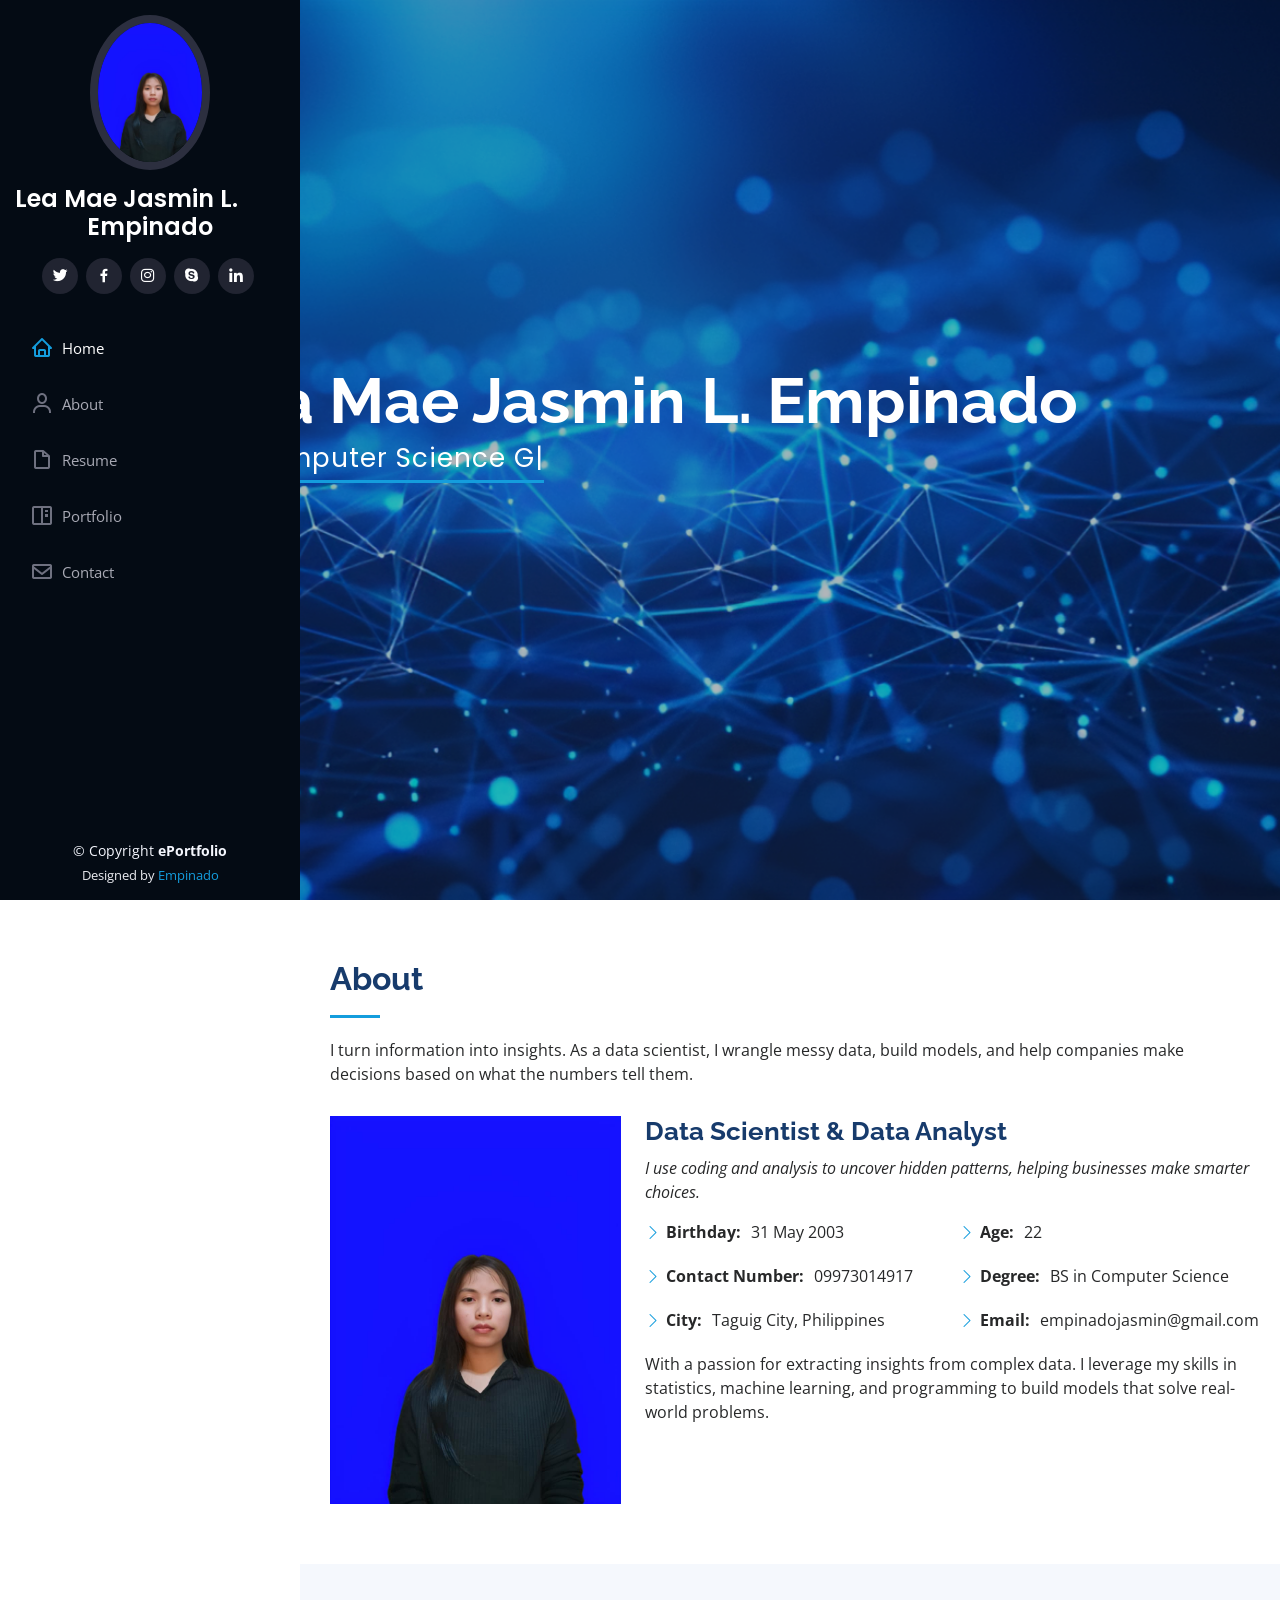
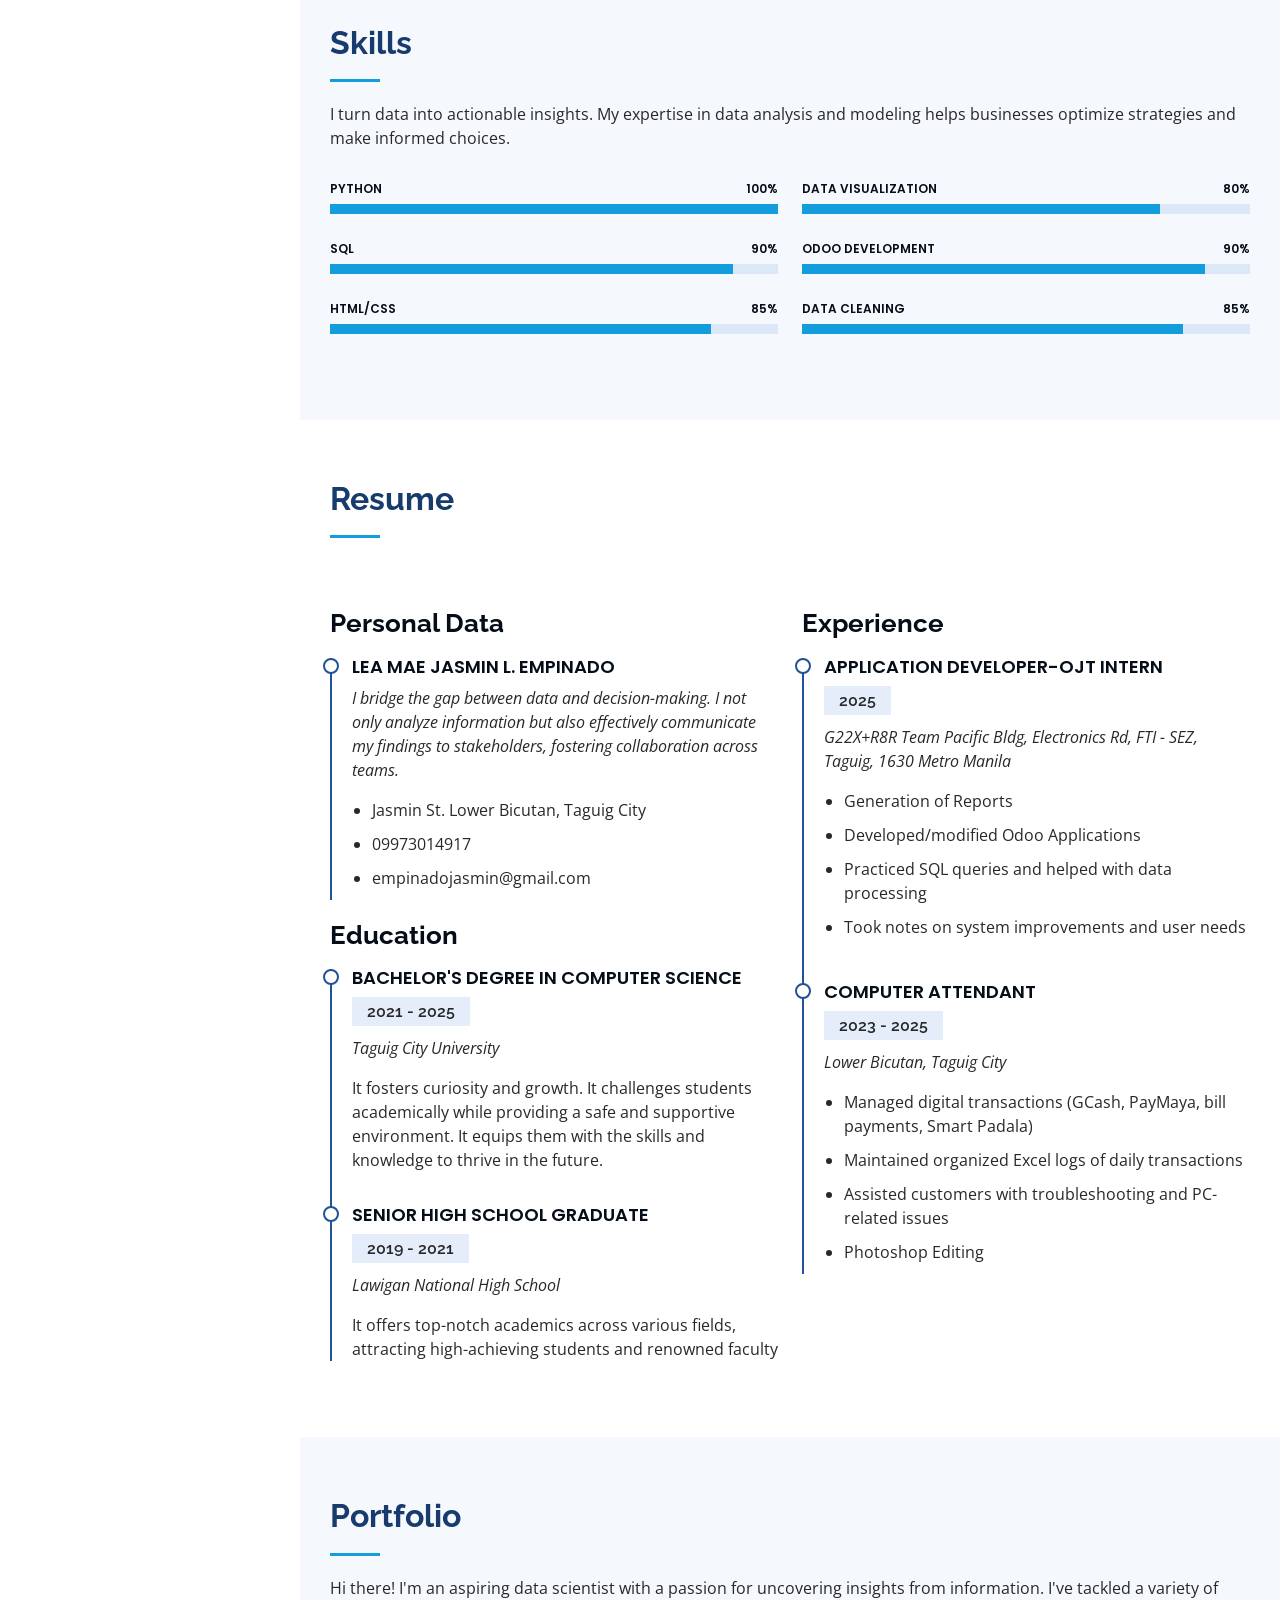
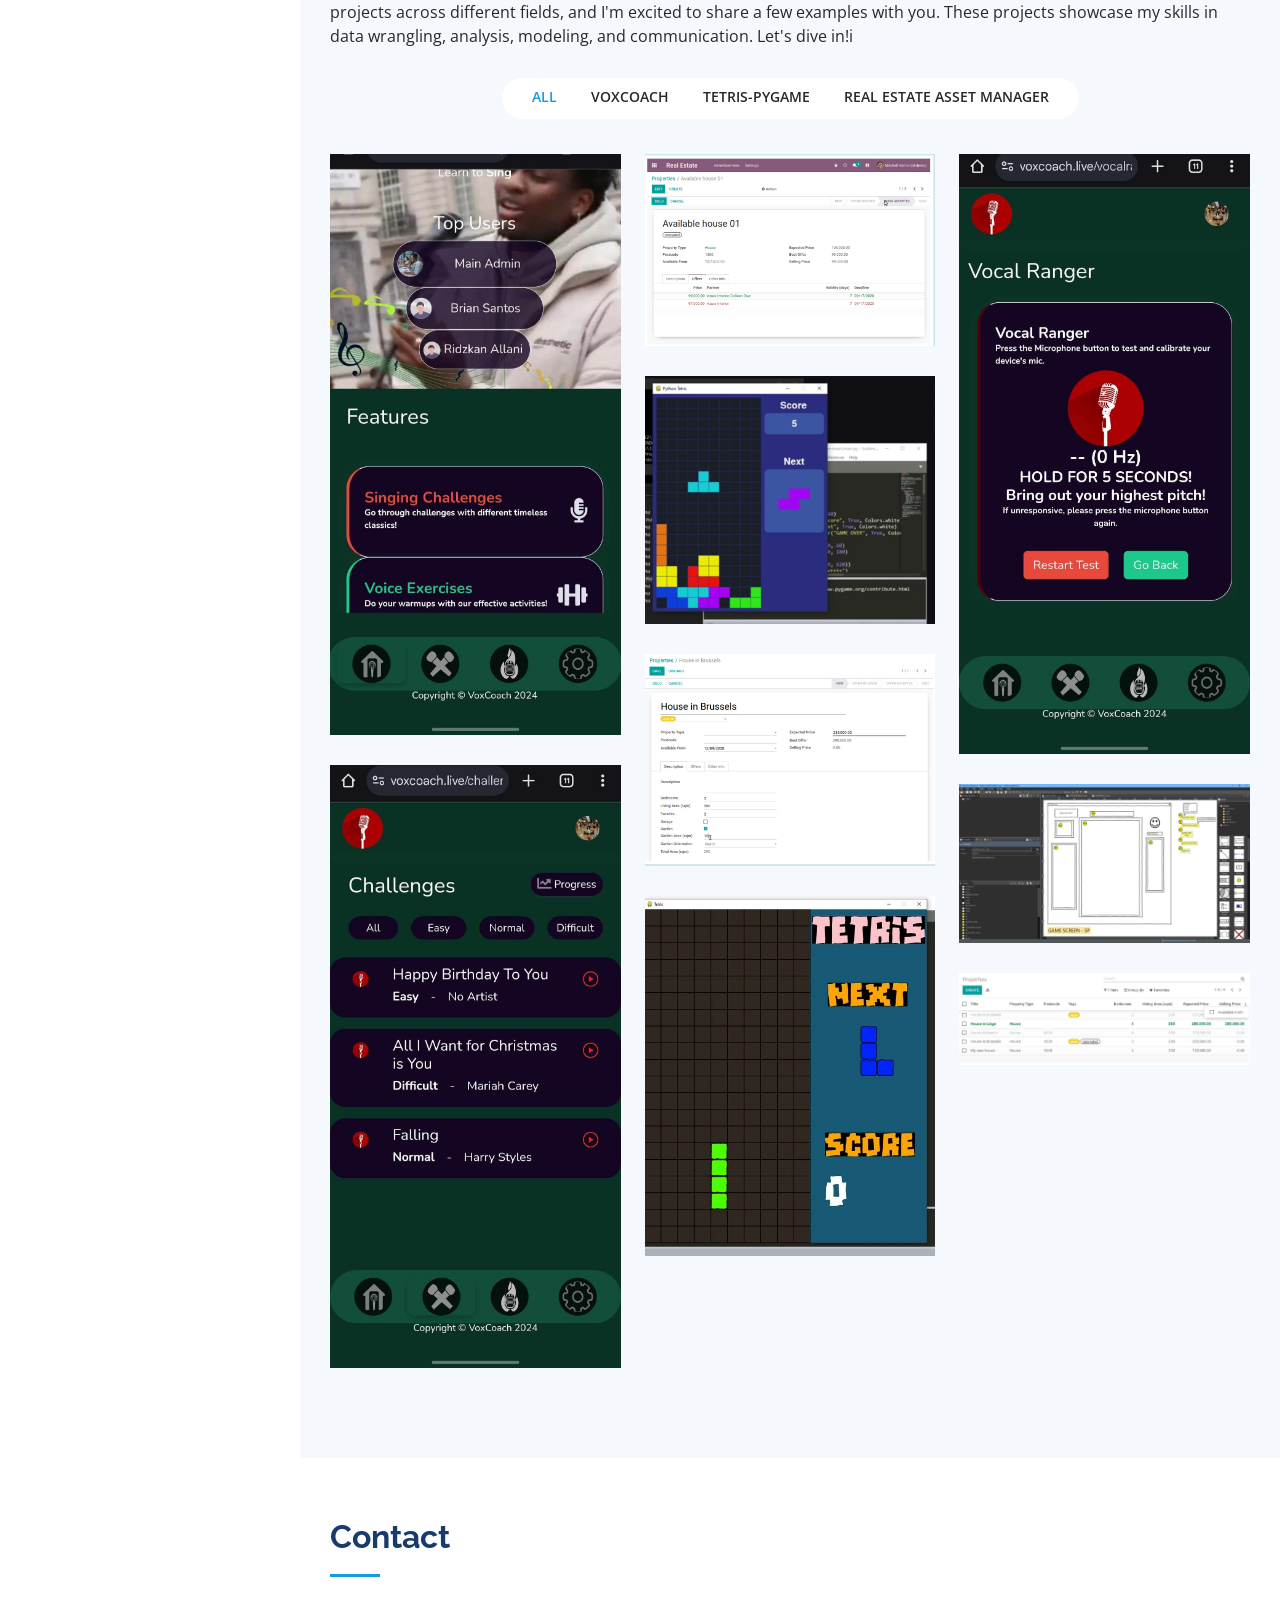
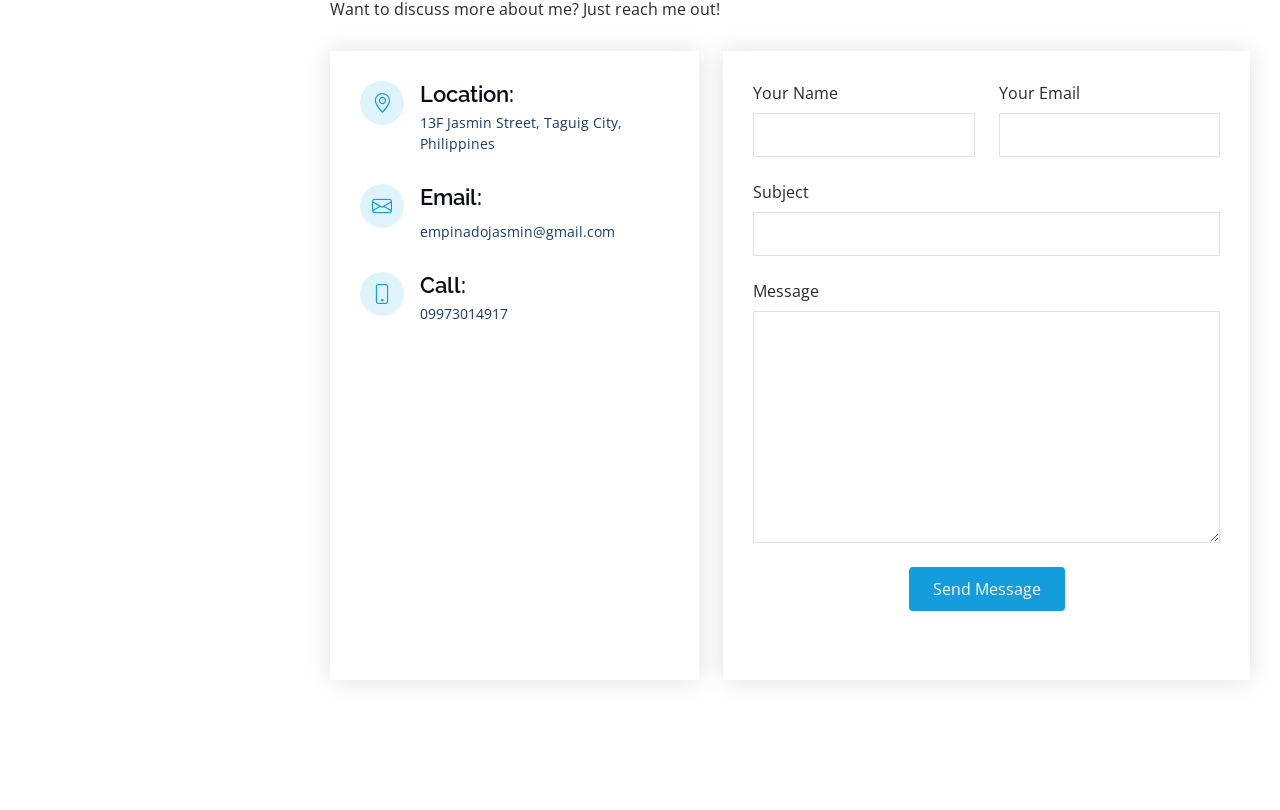
==== commit 07ef346b: "Update index.html" ====
--- a/index.html
+++ b/index.html
@@ -14,13 +14,9 @@
   <link href="assets/img/apple-touch-icon.png" rel="apple-touch-icon">
 
   <!-- Google Fonts -->
-<<<<<<< HEAD
   <link
     href="https://fonts.googleapis.com/css?family=Open+Sans:300,300i,400,400i,600,600i,700,700i|Raleway:300,300i,400,400i,500,500i,600,600i,700,700i|Poppins:300,300i,400,400i,500,500i,600,600i,700,700i"
     rel="stylesheet">
-=======
-  <link href="https://fonts.googleapis.com/css?family=Open+Sans:300,300i,400,400i,600,600i,700,700i|Raleway:300,300i,400,400i,500,500i,600,600i,700,700i|Poppins:300,300i,400,400i,500,500i,600,600i,700,700i" rel="stylesheet">
->>>>>>> origin/main
 
   <!-- Vendor CSS Files -->
   <link href="assets/vendor/aos/aos.css" rel="stylesheet">
@@ -56,23 +52,15 @@
         <h1 class="text-light"><a href="index.html">Lea Mae Jasmin L. Empinado</a></h1>
         <div class="social-links mt-3 text-center">
           <a href="#" class="twitter"><i class="bx bxl-twitter"></i></a>
-<<<<<<< HEAD
           <a href="https://www.facebook.com/jhazmine.empinado" class="facebook"><i class="bx bxl-facebook"></i></a>
           <a href="#" class="instagram"><i class="bx bxl-instagram"></i></a>
           <a href="#" class="google-plus"><i class="bx bxl-skype"></i></a>
           <a href="https://www.linkedin.com/in/empinado-jasmin/" class="linkedin"><i class="bx bxl-linkedin"></i></a>
-=======
-          <a href="#" class="facebook"><i class="bx bxl-facebook"></i></a>
-          <a href="#" class="instagram"><i class="bx bxl-instagram"></i></a>
-          <a href="#" class="google-plus"><i class="bx bxl-skype"></i></a>
-          <a href="#" class="linkedin"><i class="bx bxl-linkedin"></i></a>
->>>>>>> origin/main
         </div>
       </div>
 
       <nav id="navbar" class="nav-menu navbar">
         <ul>
-<<<<<<< HEAD
           <li><a href="index.html" class="nav-link scrollto active"><i class="bx bx-home"></i> <span>Home</span></a>
           </li>
           <li><a href="#about" class="nav-link scrollto"><i class="bx bx-user"></i> <span>About</span></a></li>
@@ -80,13 +68,6 @@
           <li><a href="#portfolio" class="nav-link scrollto"><i class="bx bx-book-content"></i>
               <span>Portfolio</span></a></li>
           <!-- <li><a href="#services" class="nav-link scrollto"><i class="bx bx-server"></i> <span>Services</span></a></li> -->
-=======
-          <li><a href="#hero" class="nav-link scrollto active"><i class="bx bx-home"></i> <span>Home</span></a></li>
-          <li><a href="#about" class="nav-link scrollto"><i class="bx bx-user"></i> <span>About</span></a></li>
-          <li><a href="#resume" class="nav-link scrollto"><i class="bx bx-file-blank"></i> <span>Resume</span></a></li>
-          <li><a href="#portfolio" class="nav-link scrollto"><i class="bx bx-book-content"></i> <span>Portfolio</span></a></li>
-          <li><a href="#services" class="nav-link scrollto"><i class="bx bx-server"></i> <span>Services</span></a></li>
->>>>>>> origin/main
           <li><a href="#contact" class="nav-link scrollto"><i class="bx bx-envelope"></i> <span>Contact</span></a></li>
         </ul>
       </nav><!-- .nav-menu -->
@@ -97,11 +78,7 @@
   <section id="hero" class="d-flex flex-column justify-content-center align-items-center">
     <div class="hero-container" data-aos="fade-in">
       <h1>Lea Mae Jasmin L. Empinado</h1>
-<<<<<<< HEAD
       <p>I'm <span class="typed" data-typed-items="Computer Science Graduate, Aspiring Data Scientist"></span></p>
-=======
-      <p>I'm <span class="typed" data-typed-items="Data Scientist, Data Analyst, Free Lancer"></span></p>
->>>>>>> origin/main
     </div>
   </section><!-- End Hero -->
 
@@ -113,12 +90,8 @@
 
         <div class="section-title">
           <h2>About</h2>
-<<<<<<< HEAD
           <p>I turn information into insights. As a data scientist, I wrangle messy data, build models, and help
             companies make decisions based on what the numbers tell them.</p>
-=======
-          <p>I turn information into insights. As a data scientist, I wrangle messy data, build models, and help companies make decisions based on what the numbers tell them.</p>
->>>>>>> origin/main
         </div>
 
         <div class="row">
@@ -135,39 +108,24 @@
                 <ul>
                   <li><i class="bi bi-chevron-right"></i> <strong>Birthday:</strong> <span>31 May 2003</span></li>
                   <li><i class="bi bi-chevron-right"></i> <strong>Contact Number:</strong> <span>09973014917</span></li>
-<<<<<<< HEAD
                   <li><i class="bi bi-chevron-right"></i> <strong>City:</strong> <span>Taguig City, Philippines</span>
                   </li>
-=======
-                  <li><i class="bi bi-chevron-right"></i> <strong>City:</strong> <span>Taguig City, Philippines</span></li>
->>>>>>> origin/main
                 </ul>
               </div>
               <div class="col-lg-6">
                 <ul>
-<<<<<<< HEAD
                   <li><i class="bi bi-chevron-right"></i> <strong>Age:</strong> <span>22</span></li>
                   <li><i class="bi bi-chevron-right"></i> <strong>Degree:</strong> <span>BS in Computer Science</span>
                   </li>
                   <li><i class="bi bi-chevron-right"></i> <strong>Email:</strong> <span>empinadojasmin@gmail.com</span>
                   </li>
                   <!-- <li><i class="bi bi-chevron-right"></i> <strong>Freelance:</strong> <span>Available</span></li> -->
-=======
-                  <li><i class="bi bi-chevron-right"></i> <strong>Age:</strong> <span>20</span></li>
-                  <li><i class="bi bi-chevron-right"></i> <strong>Degree:</strong> <span>Bachelor</span></li>
-                  <li><i class="bi bi-chevron-right"></i> <strong>Email:</strong> <span>empinadojasmin@gmail.com</span></li>
-                  <li><i class="bi bi-chevron-right"></i> <strong>Freelance:</strong> <span>Available</span></li>
->>>>>>> origin/main
                 </ul>
               </div>
             </div>
             <p>
-<<<<<<< HEAD
               With a passion for extracting insights from complex data. I leverage my skills in statistics, machine
               learning, and programming to build models that solve real-world problems.
-=======
-              With a passion for extracting insights from complex data. I leverage my skills in statistics, machine learning, and programming to build models that solve real-world problems.
->>>>>>> origin/main
             </p>
           </div>
         </div>
@@ -176,11 +134,7 @@
     </section><!-- End About Section -->
 
     <!-- ======= Facts Section ======= -->
-<<<<<<< HEAD
     <!-- <section id="facts" class="facts">
-=======
-    <section id="facts" class="facts">
->>>>>>> origin/main
       <div class="container">
 
         <div class="section-title">
@@ -225,11 +179,7 @@
         </div>
 
       </div>
-<<<<<<< HEAD
     </section>< End Facts Section -->
-=======
-    </section><!-- End Facts Section -->
->>>>>>> origin/main
 
     <!-- ======= Skills Section ======= -->
     <section id="skills" class="skills section-bg">
@@ -237,12 +187,8 @@
 
         <div class="section-title">
           <h2>Skills</h2>
-<<<<<<< HEAD
           <p>I turn data into actionable insights. My expertise in data analysis and modeling helps businesses optimize
             strategies and make informed choices.</p>
-=======
-          <p>I turn data into actionable insights. My expertise in data analysis and modeling helps businesses optimize strategies and make informed choices.</p>
->>>>>>> origin/main
         </div>
 
         <div class="row skills-content">
@@ -252,40 +198,24 @@
             <div class="progress">
               <span class="skill">Python<i class="val">100%</i></span>
               <div class="progress-bar-wrap">
-<<<<<<< HEAD
                 <div class="progress-bar" role="progressbar" aria-valuenow="100" aria-valuemin="0" aria-valuemax="100">
                 </div>
-=======
-                <div class="progress-bar" role="progressbar" aria-valuenow="100" aria-valuemin="0" aria-valuemax="100"></div>
->>>>>>> origin/main
               </div>
             </div>
 
             <div class="progress">
-<<<<<<< HEAD
               <span class="skill">SQL<i class="val">90%</i></span>
               <div class="progress-bar-wrap">
                 <div class="progress-bar" role="progressbar" aria-valuenow="90" aria-valuemin="0" aria-valuemax="100">
                 </div>
-=======
-              <span class="skill">Statistics & Probability<i class="val">90%</i></span>
-              <div class="progress-bar-wrap">
-                <div class="progress-bar" role="progressbar" aria-valuenow="90" aria-valuemin="0" aria-valuemax="100"></div>
->>>>>>> origin/main
               </div>
             </div>
 
             <div class="progress">
-<<<<<<< HEAD
               <span class="skill">HTML/CSS <i class="val">85%</i></span>
               <div class="progress-bar-wrap">
                 <div class="progress-bar" role="progressbar" aria-valuenow="85" aria-valuemin="0" aria-valuemax="100">
                 </div>
-=======
-              <span class="skill">Data Wrangling <i class="val">75%</i></span>
-              <div class="progress-bar-wrap">
-                <div class="progress-bar" role="progressbar" aria-valuenow="75" aria-valuemin="0" aria-valuemax="100"></div>
->>>>>>> origin/main
               </div>
             </div>
 
@@ -296,40 +226,24 @@
             <div class="progress">
               <span class="skill">Data Visualization <i class="val">80%</i></span>
               <div class="progress-bar-wrap">
-<<<<<<< HEAD
                 <div class="progress-bar" role="progressbar" aria-valuenow="80" aria-valuemin="0" aria-valuemax="100">
                 </div>
-=======
-                <div class="progress-bar" role="progressbar" aria-valuenow="80" aria-valuemin="0" aria-valuemax="100"></div>
->>>>>>> origin/main
               </div>
             </div>
 
             <div class="progress">
-<<<<<<< HEAD
               <span class="skill">Odoo Development <i class="val">90%</i></span>
               <div class="progress-bar-wrap">
                 <div class="progress-bar" role="progressbar" aria-valuenow="90" aria-valuemin="0" aria-valuemax="100">
                 </div>
-=======
-              <span class="skill">Cloud Computing <i class="val">90%</i></span>
-              <div class="progress-bar-wrap">
-                <div class="progress-bar" role="progressbar" aria-valuenow="90" aria-valuemin="0" aria-valuemax="100"></div>
->>>>>>> origin/main
               </div>
             </div>
 
             <div class="progress">
-<<<<<<< HEAD
               <span class="skill">Data Cleaning <i class="val">85%</i></span>
               <div class="progress-bar-wrap">
                 <div class="progress-bar" role="progressbar" aria-valuenow="85" aria-valuemin="0" aria-valuemax="100">
                 </div>
-=======
-              <span class="skill">Photoshop <i class="val">55%</i></span>
-              <div class="progress-bar-wrap">
-                <div class="progress-bar" role="progressbar" aria-valuenow="55" aria-valuemin="0" aria-valuemax="100"></div>
->>>>>>> origin/main
               </div>
             </div>
 
@@ -346,25 +260,16 @@
 
         <div class="section-title">
           <h2>Resume</h2>
-<<<<<<< HEAD
-
-=======
-         
->>>>>>> origin/main
+
         </div>
 
         <div class="row">
           <div class="col-lg-6" data-aos="fade-up">
             <h3 class="resume-title">Personal Data</h3>
             <div class="resume-item pb-0">
-<<<<<<< HEAD
               <h4>Lea Mae Jasmin L. Empinado</h4>
               <p><em>I bridge the gap between data and decision-making. I not only analyze information but also
                   effectively communicate my findings to stakeholders, fostering collaboration across teams.</em></p>
-=======
-              <h4>Lea MAe Jasmin L. Empinado</h4>
-              <p><em>I bridge the gap between data and decision-making. I not only analyze information but also effectively communicate my findings to stakeholders, fostering collaboration across teams.</em></p>
->>>>>>> origin/main
               <ul>
                 <li>Jasmin St. Lower Bicutan, Taguig City</li>
                 <li>09973014917</li>
@@ -374,7 +279,6 @@
 
             <h3 class="resume-title">Education</h3>
             <div class="resume-item">
-<<<<<<< HEAD
               <h4>Bachelor's Degree in Computer Science</h4>
               <h5>2021 - 2025</h5>
               <p><em>Taguig City University</em></p>
@@ -411,42 +315,6 @@
                 <li>Maintained organized Excel logs of daily transactions</li>
                 <li>Assisted customers with troubleshooting and PC-related issues</li>
                 <li> Photoshop Editing</li>
-=======
-              <h4>Bachelor's Degree in Computer Science &amp; Data Science</h4>
-              <h5>2024 - 2025</h5>
-              <p><em>Taguig City University</em></p>
-              <p> It fosters curiosity and growth. It challenges students academically while providing a safe and supportive environment.  It equips them with the skills and knowledge to thrive in the future.</p>
-            </div>
-            <div class="resume-item">
-              <h4>Masters In Data Science</h4>
-              <h5>2025 - 2028</h5>
-              <p><em>Harvard University </em></p>
-              <p> It offers top-notch academics across various fields, attracting high-achieving students and renowned faculty</p>
-            </div>
-          </div>
-          <div class="col-lg-6" data-aos="fade-up" data-aos-delay="100">
-            <h3 class="resume-title">Professional Experience</h3>
-            <div class="resume-item">
-              <h4>Senior Data Scientist</h4>
-              <h5>2028 - Present</h5>
-              <p><em>BGC, Taguig City University</em></p>
-              <ul>
-                <li>I untangle messy data, turning it into insights that guide business choices.</li>
-                <li>I build and train algorithms to find hidden patterns, predicting what the data holds. </li>
-                <li>With statistics and programming, I translate raw information into a clear, impactful story.</li>
-                <li>I bridge the gap between data and communication, making complex findings understandable for everyone.</li>
-              </ul>
-            </div>
-            <div class="resume-item">
-              <h4>Data Scientist</h4>
-              <h5>2025 - 2028</h5>
-              <p><em>Vancouver, Canada</em></p>
-              <ul>
-                <li>Analyzed customer clickstream data to identify buying patterns, leading to a 15% increase in online conversions.</li>
-                <li>Built a machine learning model that forecasts customer churn, allowing the company to proactively retain valuable clients.</li>
-                <li>Translated raw information into a clear, impactful story.</li>
-                <li> Presented my analysis of website traffic patterns to a non-technical audience, using clear explanations and engaging visuals to drive adoption of my recommendations.</li>
->>>>>>> origin/main
               </ul>
             </div>
           </div>
@@ -461,29 +329,19 @@
 
         <div class="section-title">
           <h2>Portfolio</h2>
-<<<<<<< HEAD
           <p>Hi there! I'm an aspiring data scientist with a passion for uncovering insights from information. I've
             tackled a variety of projects across different fields, and I'm excited to share a few examples with you.
             These projects showcase my skills in data wrangling, analysis, modeling, and communication. Let's dive in!i
           </p>
-=======
-          <p>Hi there! I'm a data scientist with a passion for uncovering insights from information. I've tackled a variety of projects across different fields, and I'm excited to share a few examples with you. These projects showcase my skills in data wrangling, analysis, modeling, and communication. Let's dive in!i</p>
->>>>>>> origin/main
         </div>
 
         <div class="row" data-aos="fade-up">
           <div class="col-lg-12 d-flex justify-content-center">
             <ul id="portfolio-flters">
               <li data-filter="*" class="filter-active">All</li>
-<<<<<<< HEAD
               <li data-filter=".filter-app">VoxCoach</li>
               <li data-filter=".filter-card">Tetris-Pygame</li>
               <li data-filter=".filter-web">Real Estate Asset Manager</li>
-=======
-              <li data-filter=".filter-app">Recommendation System</li>
-              <li data-filter=".filter-card">Machine Learning</li>
-              <li data-filter=".filter-web">Data Visualization</li>
->>>>>>> origin/main
             </ul>
           </div>
         </div>
@@ -494,12 +352,8 @@
             <div class="portfolio-wrap">
               <img src="assets/img/portfolio/portfolio-1.jpg" class="img-fluid" alt="">
               <div class="portfolio-links">
-<<<<<<< HEAD
                 <a href="assets/img/portfolio/portfolio-1.jpg" data-gallery="portfolioGallery"
                   class="portfolio-lightbox" title="App 1"><i class="bx bx-plus"></i></a>
-=======
-                <a href="assets/img/portfolio/portfolio-1.jpg" data-gallery="portfolioGallery" class="portfolio-lightbox" title="App 1"><i class="bx bx-plus"></i></a>
->>>>>>> origin/main
                 <a href="portfolio-details.html" title="More Details"><i class="bx bx-link"></i></a>
               </div>
             </div>
@@ -509,14 +363,9 @@
             <div class="portfolio-wrap">
               <img src="assets/img/portfolio/portfolio-2.jpg" class="img-fluid" alt="">
               <div class="portfolio-links">
-<<<<<<< HEAD
                 <a href="assets/img/portfolio/portfolio-2.jpg" data-gallery="portfolioGallery"
                   class="portfolio-lightbox" title="Web 3"><i class="bx bx-plus"></i></a>
                 <a href="profile-details2.html" title="More Details"><i class="bx bx-link"></i></a>
-=======
-                <a href="assets/img/portfolio/portfolio-2.jpg" data-gallery="portfolioGallery" class="portfolio-lightbox" title="Web 3"><i class="bx bx-plus"></i></a>
-                <a href="portfolio-details.html" title="More Details"><i class="bx bx-link"></i></a>
->>>>>>> origin/main
               </div>
             </div>
           </div>
@@ -525,12 +374,8 @@
             <div class="portfolio-wrap">
               <img src="assets/img/portfolio/portfolio-3.jpg" class="img-fluid" alt="">
               <div class="portfolio-links">
-<<<<<<< HEAD
                 <a href="assets/img/portfolio/portfolio-3.jpg" data-gallery="portfolioGallery"
                   class="portfolio-lightbox" title="App 2"><i class="bx bx-plus"></i></a>
-=======
-                <a href="assets/img/portfolio/portfolio-3.jpg" data-gallery="portfolioGallery" class="portfolio-lightbox" title="App 2"><i class="bx bx-plus"></i></a>
->>>>>>> origin/main
                 <a href="portfolio-details.html" title="More Details"><i class="bx bx-link"></i></a>
               </div>
             </div>
@@ -540,14 +385,9 @@
             <div class="portfolio-wrap">
               <img src="assets/img/portfolio/portfolio-4.jpg" class="img-fluid" alt="">
               <div class="portfolio-links">
-<<<<<<< HEAD
                 <a href="assets/img/portfolio/portfolio-4.jpg" data-gallery="portfolioGallery"
                   class="portfolio-lightbox" title="Card 2"><i class="bx bx-plus"></i></a>
                 <a href="portfolio-details3.html" title="More Details"><i class="bx bx-link"></i></a>
-=======
-                <a href="assets/img/portfolio/portfolio-4.jpg" data-gallery="portfolioGallery" class="portfolio-lightbox" title="Card 2"><i class="bx bx-plus"></i></a>
-                <a href="portfolio-details.html" title="More Details"><i class="bx bx-link"></i></a>
->>>>>>> origin/main
               </div>
             </div>
           </div>
@@ -556,14 +396,9 @@
             <div class="portfolio-wrap">
               <img src="assets/img/portfolio/portfolio-5.jpg" class="img-fluid" alt="">
               <div class="portfolio-links">
-<<<<<<< HEAD
                 <a href="assets/img/portfolio/portfolio-5.jpg" data-gallery="portfolioGallery"
                   class="portfolio-lightbox" title="Web 2"><i class="bx bx-plus"></i></a>
                 <a href="profile-details2.html" title="More Details"><i class="bx bx-link"></i></a>
-=======
-                <a href="assets/img/portfolio/portfolio-5.jpg" data-gallery="portfolioGallery" class="portfolio-lightbox" title="Web 2"><i class="bx bx-plus"></i></a>
-                <a href="portfolio-details.html" title="More Details"><i class="bx bx-link"></i></a>
->>>>>>> origin/main
               </div>
             </div>
           </div>
@@ -572,12 +407,8 @@
             <div class="portfolio-wrap">
               <img src="assets/img/portfolio/portfolio-6.jpg" class="img-fluid" alt="">
               <div class="portfolio-links">
-<<<<<<< HEAD
                 <a href="assets/img/portfolio/portfolio-6.jpg" data-gallery="portfolioGallery"
                   class="portfolio-lightbox" title="App 3"><i class="bx bx-plus"></i></a>
-=======
-                <a href="assets/img/portfolio/portfolio-6.jpg" data-gallery="portfolioGallery" class="portfolio-lightbox" title="App 3"><i class="bx bx-plus"></i></a>
->>>>>>> origin/main
                 <a href="portfolio-details.html" title="More Details"><i class="bx bx-link"></i></a>
               </div>
             </div>
@@ -587,14 +418,9 @@
             <div class="portfolio-wrap">
               <img src="assets/img/portfolio/portfolio-7.jpg" class="img-fluid" alt="">
               <div class="portfolio-links">
-<<<<<<< HEAD
                 <a href="assets/img/portfolio/portfolio-7.jpg" data-gallery="portfolioGallery"
                   class="portfolio-lightbox" title="Card 1"><i class="bx bx-plus"></i></a>
                 <a href="portfolio-details3.html" title="More Details"><i class="bx bx-link"></i></a>
-=======
-                <a href="assets/img/portfolio/portfolio-7.jpg" data-gallery="portfolioGallery" class="portfolio-lightbox" title="Card 1"><i class="bx bx-plus"></i></a>
-                <a href="portfolio-details.html" title="More Details"><i class="bx bx-link"></i></a>
->>>>>>> origin/main
               </div>
             </div>
           </div>
@@ -603,14 +429,9 @@
             <div class="portfolio-wrap">
               <img src="assets/img/portfolio/portfolio-8.jpg" class="img-fluid" alt="">
               <div class="portfolio-links">
-<<<<<<< HEAD
                 <a href="assets/img/portfolio/portfolio-8.jpg" data-gallery="portfolioGallery"
                   class="portfolio-lightbox" title="Card 3"><i class="bx bx-plus"></i></a>
                 <a href="portfolio-details3.html" title="More Details"><i class="bx bx-link"></i></a>
-=======
-                <a href="assets/img/portfolio/portfolio-8.jpg" data-gallery="portfolioGallery" class="portfolio-lightbox" title="Card 3"><i class="bx bx-plus"></i></a>
-                <a href="portfolio-details.html" title="More Details"><i class="bx bx-link"></i></a>
->>>>>>> origin/main
               </div>
             </div>
           </div>
@@ -619,14 +440,9 @@
             <div class="portfolio-wrap">
               <img src="assets/img/portfolio/portfolio-9.jpg" class="img-fluid" alt="">
               <div class="portfolio-links">
-<<<<<<< HEAD
                 <a href="assets/img/portfolio/portfolio-9.jpg" data-gallery="portfolioGallery"
                   class="portfolio-lightbox" title="Web 3"><i class="bx bx-plus"></i></a>
                 <a href="profile-details2.html" title="More Details"><i class="bx bx-link"></i></a>
-=======
-                <a href="assets/img/portfolio/portfolio-9.jpg" data-gallery="portfolioGallery" class="portfolio-lightbox" title="Web 3"><i class="bx bx-plus"></i></a>
-                <a href="portfolio-details.html" title="More Details"><i class="bx bx-link"></i></a>
->>>>>>> origin/main
               </div>
             </div>
           </div>
@@ -637,11 +453,7 @@
     </section><!-- End Portfolio Section -->
 
     <!-- ======= Services Section ======= -->
-<<<<<<< HEAD
     <!-- <section id="services" class="services">
-=======
-    <section id="services" class="services">
->>>>>>> origin/main
       <div class="container">
 
         <div class="section-title">
@@ -683,18 +495,11 @@
         </div>
 
       </div>
-<<<<<<< HEAD
     </section> -->
     <!-- End Services Section -->
 
     <!-- ======= Testimonials Section ======= -->
     <!-- <section id="testimonials" class="testimonials section-bg">
-=======
-    </section><!-- End Services Section -->
-
-    <!-- ======= Testimonials Section ======= -->
-    <section id="testimonials" class="testimonials section-bg">
->>>>>>> origin/main
       <div class="container">
 
         <div class="section-title">
@@ -720,11 +525,7 @@
                 <h3>Mikha</h3>
                 <h4>Visual &amp; Founder</h4>
               </div>
-<<<<<<< HEAD
-            </div>
-=======
-            </div><!-- End testimonial item -->
->>>>>>> origin/main
+            </div>
 
             <div class="swiper-slide">
               <div class="testimonial-item" data-aos="fade-up" data-aos-delay="100">
@@ -739,11 +540,7 @@
                 <h3>Aiah</h3>
                 <h4>Singer</h4>
               </div>
-<<<<<<< HEAD
-            </div>
-=======
-            </div><!-- End testimonial item -->
->>>>>>> origin/main
+            </div>
 
             <div class="swiper-slide">
               <div class="testimonial-item" data-aos="fade-up" data-aos-delay="200">
@@ -761,11 +558,7 @@
                 <h3>Gwen</h3>
                 <h4>Main Dancer</h4>
               </div>
-<<<<<<< HEAD
-            </div>
-=======
-            </div><!-- End testimonial item -->
->>>>>>> origin/main
+            </div>
 
             <div class="swiper-slide">
               <div class="testimonial-item" data-aos="fade-up" data-aos-delay="300">
@@ -780,11 +573,7 @@
                 <h3>Maloii</h3>
                 <h4>Cutie</h4>
               </div>
-<<<<<<< HEAD
-            </div>
-=======
-            </div><!-- End testimonial item -->
->>>>>>> origin/main
+            </div>
 
             <div class="swiper-slide">
               <div class="testimonial-item" data-aos="fade-up" data-aos-delay="400">
@@ -802,23 +591,15 @@
                 <h3>Coleet</h3>
                 <h4>Pogi</h4>
               </div>
-<<<<<<< HEAD
-            </div>
-=======
-            </div><!-- End testimonial item -->
->>>>>>> origin/main
+            </div>
 
           </div>
           <div class="swiper-pagination"></div>
         </div>
 
       </div>
-<<<<<<< HEAD
     </section> -->
     <!-- End Testimonials Section -->
-=======
-    </section><!-- End Testimonials Section -->
->>>>>>> origin/main
 
     <!-- ======= Contact Section ======= -->
     <section id="contact" class="contact">
@@ -826,11 +607,7 @@
 
         <div class="section-title">
           <h2>Contact</h2>
-<<<<<<< HEAD
           <p>Want to discuss more about me? Just reach me out!</p>
-=======
-          <p>Want to discuss your data challenges? Reach out and let's explore how data science can unlock hidden potential in your business.</p>
->>>>>>> origin/main
         </div>
 
         <div class="row" data-aos="fade-in">
@@ -855,15 +632,11 @@
                 <p>09973014917</p>
               </div>
 
-<<<<<<< HEAD
               <iframe
                 src="https://www.google.com/maps/embed?pb=!1m18!1m12!1m3!1d30952.42064143469!2d121.0242026!3d14.5167159!2m3!1f0!2f0!3f0!3m2!1i1024!2i768!4f13.1!3m3!1m2!1s0x3397cf4a54fe3001%3A0x2fae7af0a998d2ad!2sTaguig%2C%20Metro%20Manila!5e0!3m2!1sen!2sph!4v1712560123456!5m2!1sen!2sph"
                 width="100%" height="290" style="border:0;" allowfullscreen="" loading="lazy"
                 referrerpolicy="no-referrer-when-downgrade">
               </iframe>
-=======
-              <iframe src="https://www.google.com/maps/embed?pb=!1m14!1m8!1m3!1d12097.433213460943!2d-74.0062269!3d40.7101282!3m2!1i1024!2i768!4f13.1!3m3!1m2!1s0x0%3A0xb89d1fe6bc499443!2sDowntown+Conference+Center!5e0!3m2!1smk!2sbg!4v1539943755621" frameborder="0" style="border:0; width: 100%; height: 290px;" allowfullscreen></iframe>
->>>>>>> origin/main
             </div>
 
           </div>
@@ -915,21 +688,13 @@
         <!-- You can delete the links only if you purchased the pro version. -->
         <!-- Licensing information: https://bootstrapmade.com/license/ -->
         <!-- Purchase the pro version with working PHP/AJAX contact form: https://bootstrapmade.com/iportfolio-bootstrap-portfolio-websites-template/ -->
-<<<<<<< HEAD
         Designed by <a href="https://www.linkedin.com/in/empinado-jasmin/">Empinado</a>
-=======
-        Designed by <a href="https://bootstrapmade.com/">Empinado</a>
->>>>>>> origin/main
       </div>
     </div>
   </footer><!-- End  Footer -->
 
-<<<<<<< HEAD
   <a href="#" class="back-to-top d-flex align-items-center justify-content-center"><i
       class="bi bi-arrow-up-short"></i></a>
-=======
-  <a href="#" class="back-to-top d-flex align-items-center justify-content-center"><i class="bi bi-arrow-up-short"></i></a>
->>>>>>> origin/main
 
   <!-- Vendor JS Files -->
   <script src="assets/vendor/purecounter/purecounter_vanilla.js"></script>
@@ -947,4 +712,4 @@
 
 </body>
 
-</html>+</html>
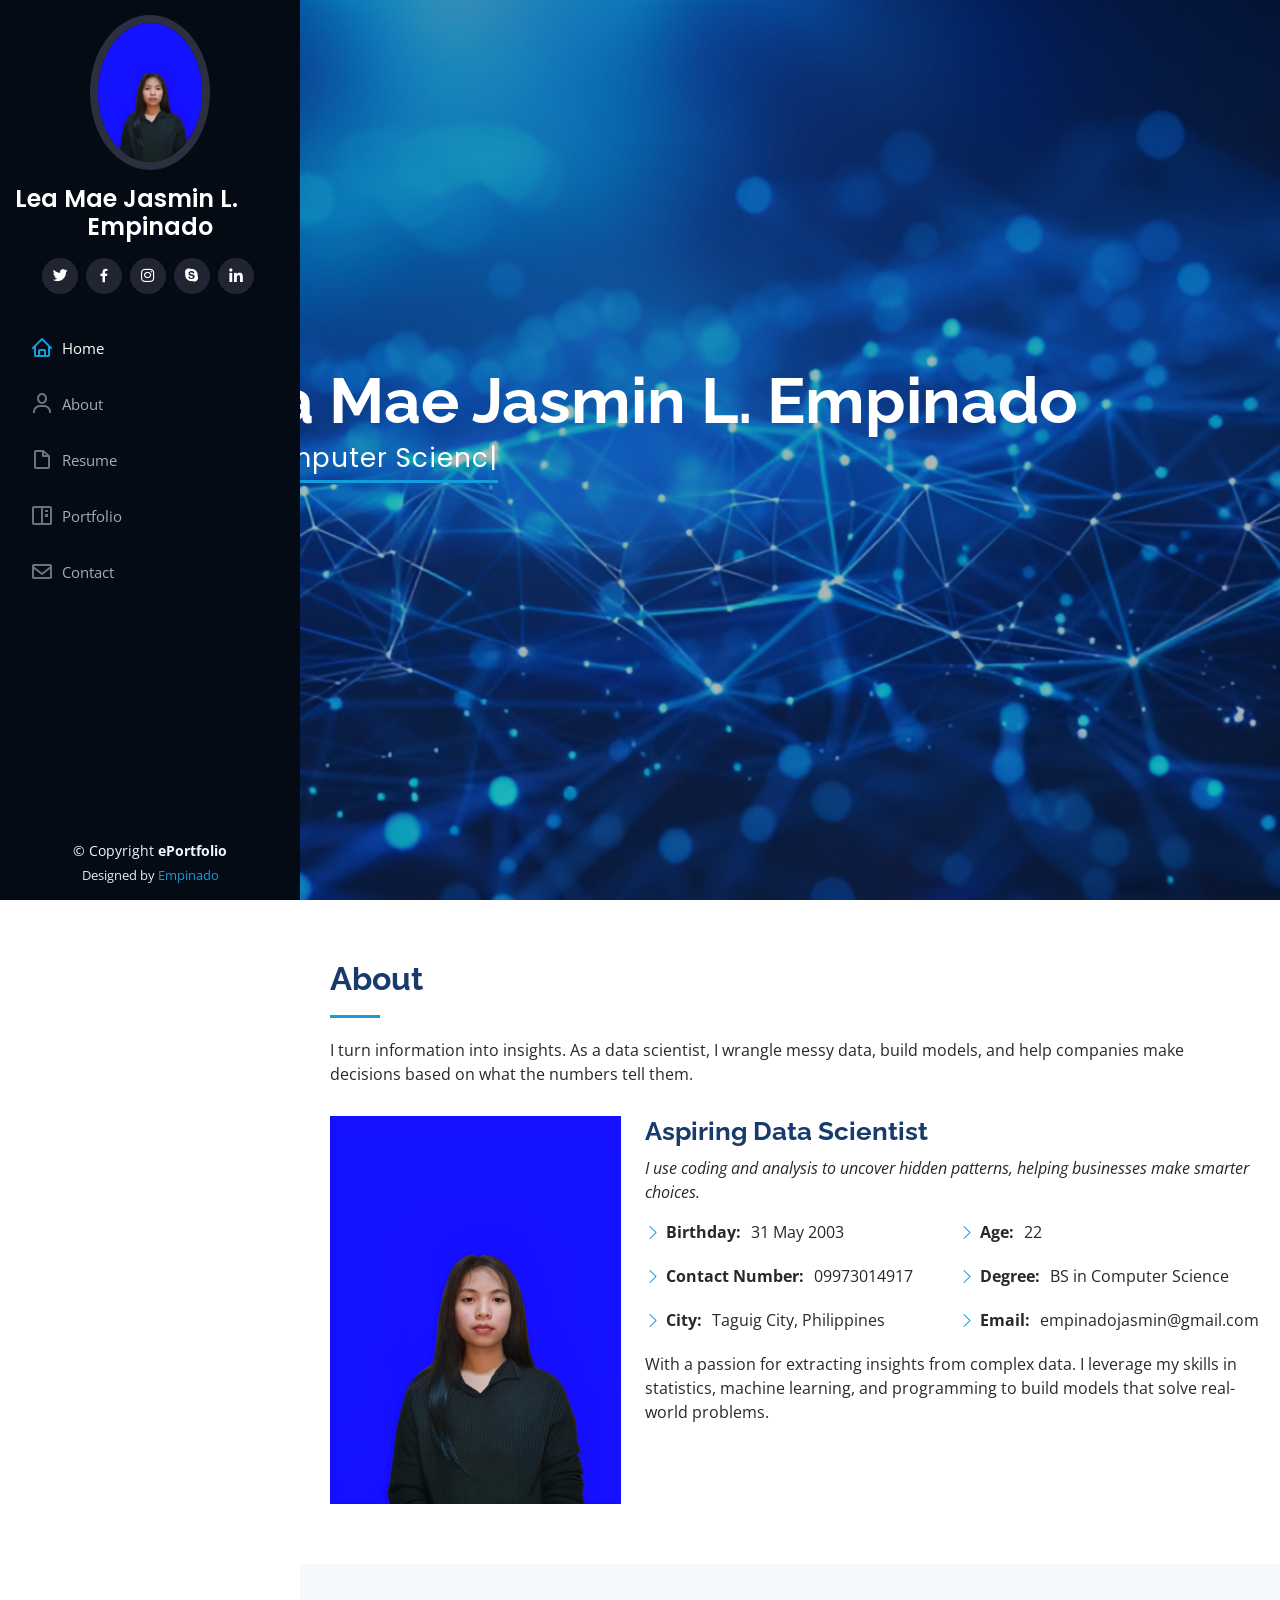
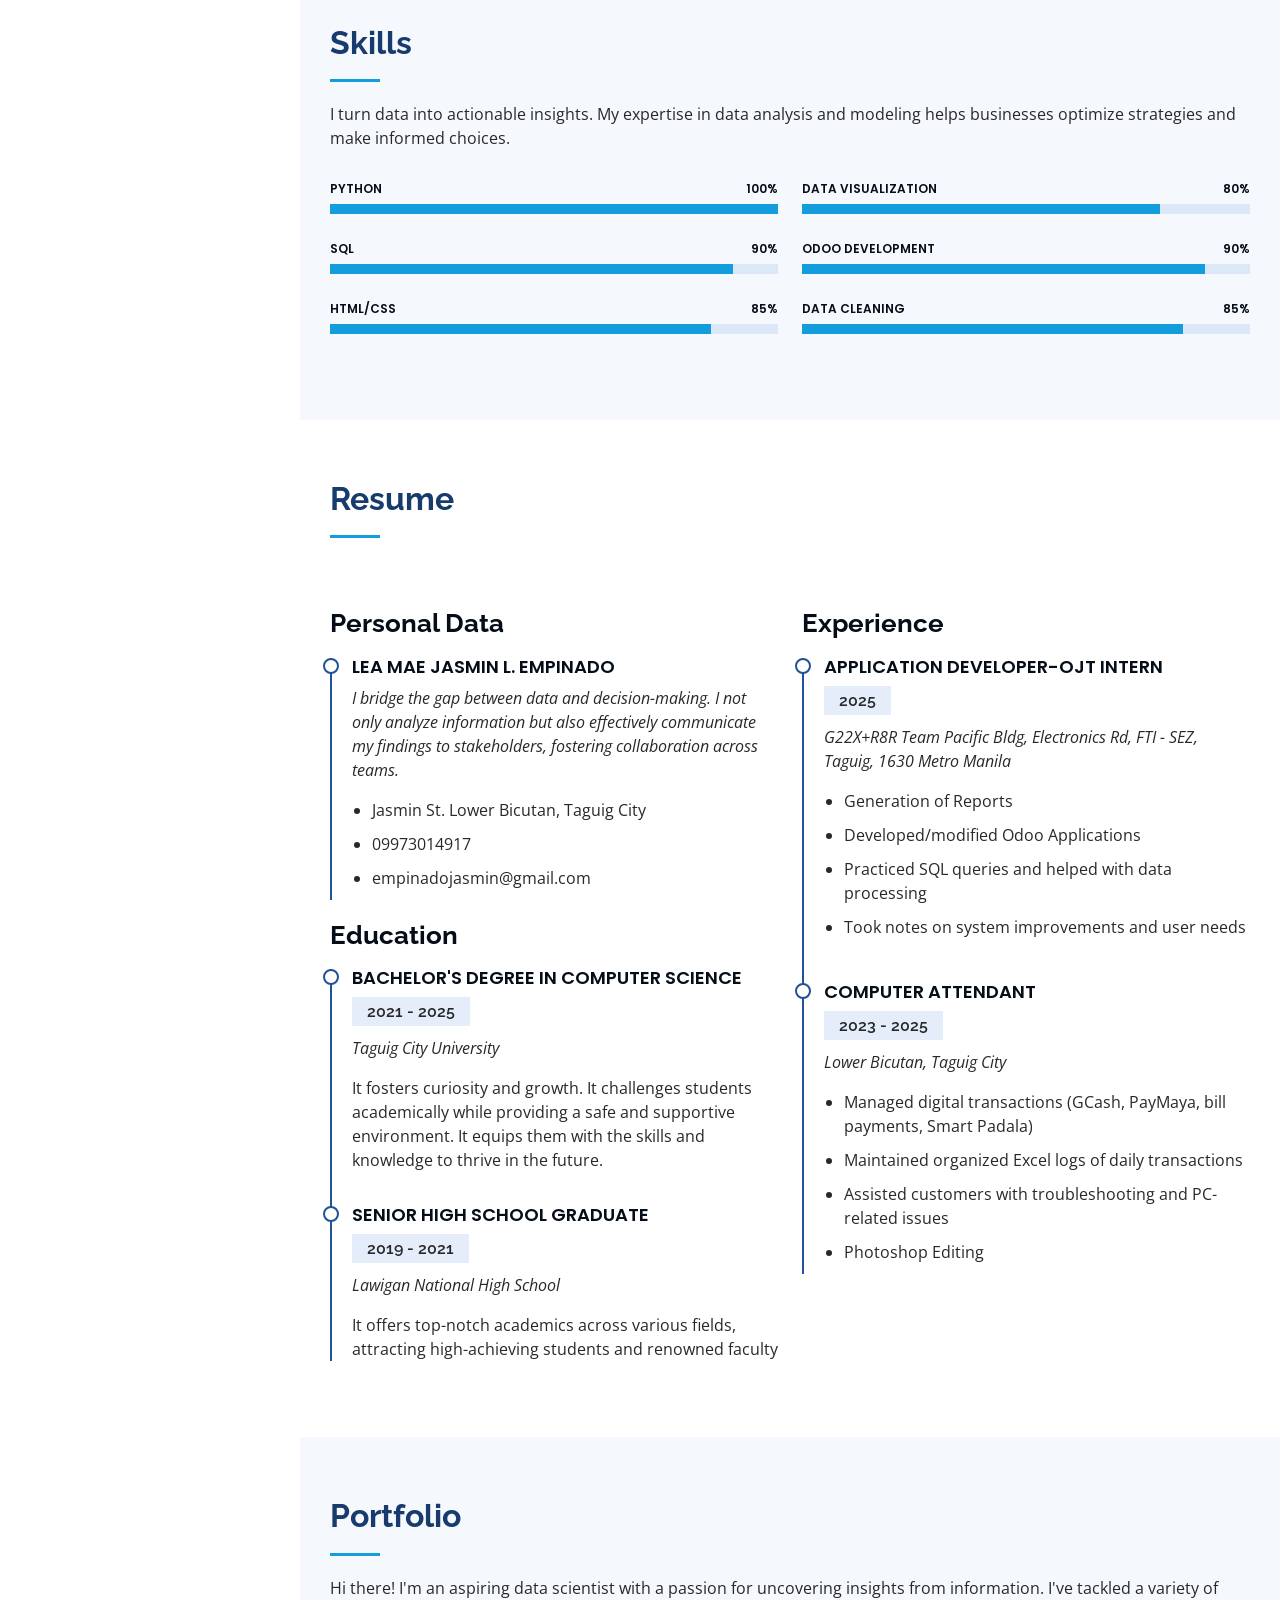
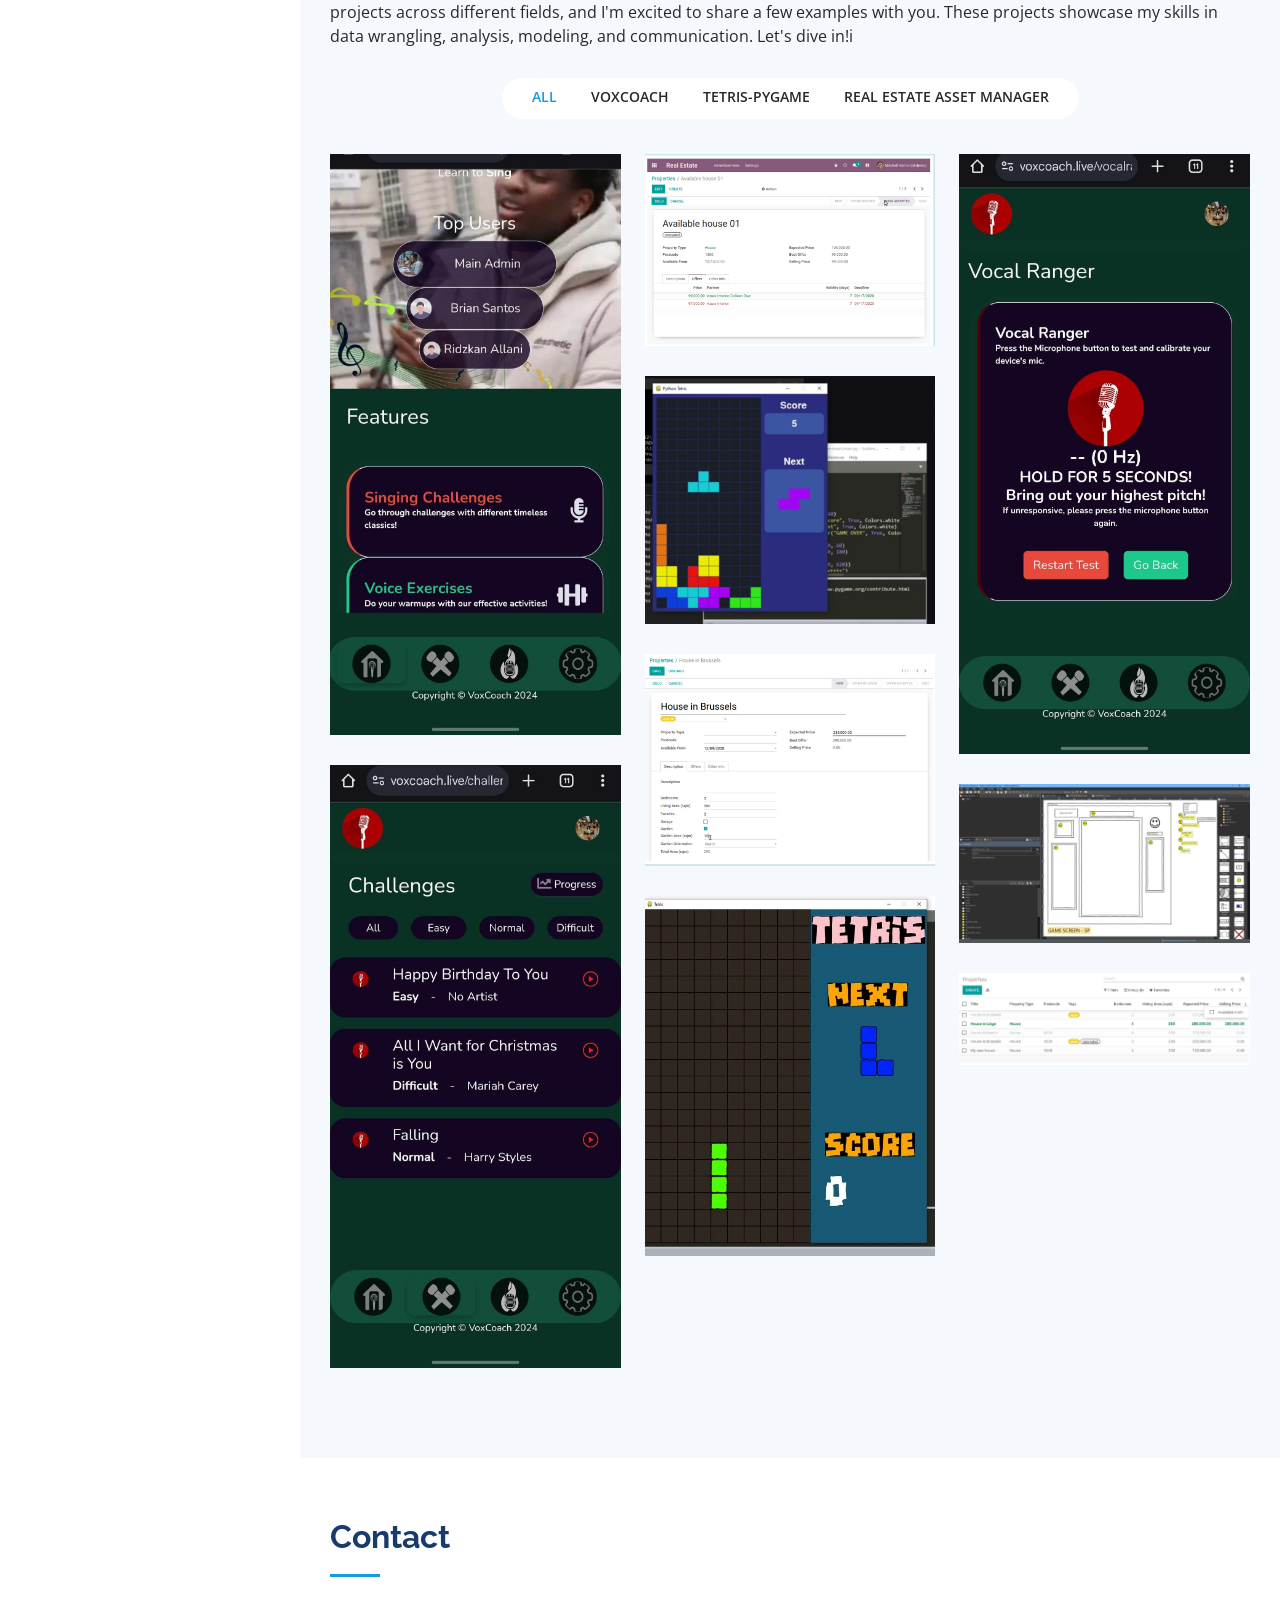
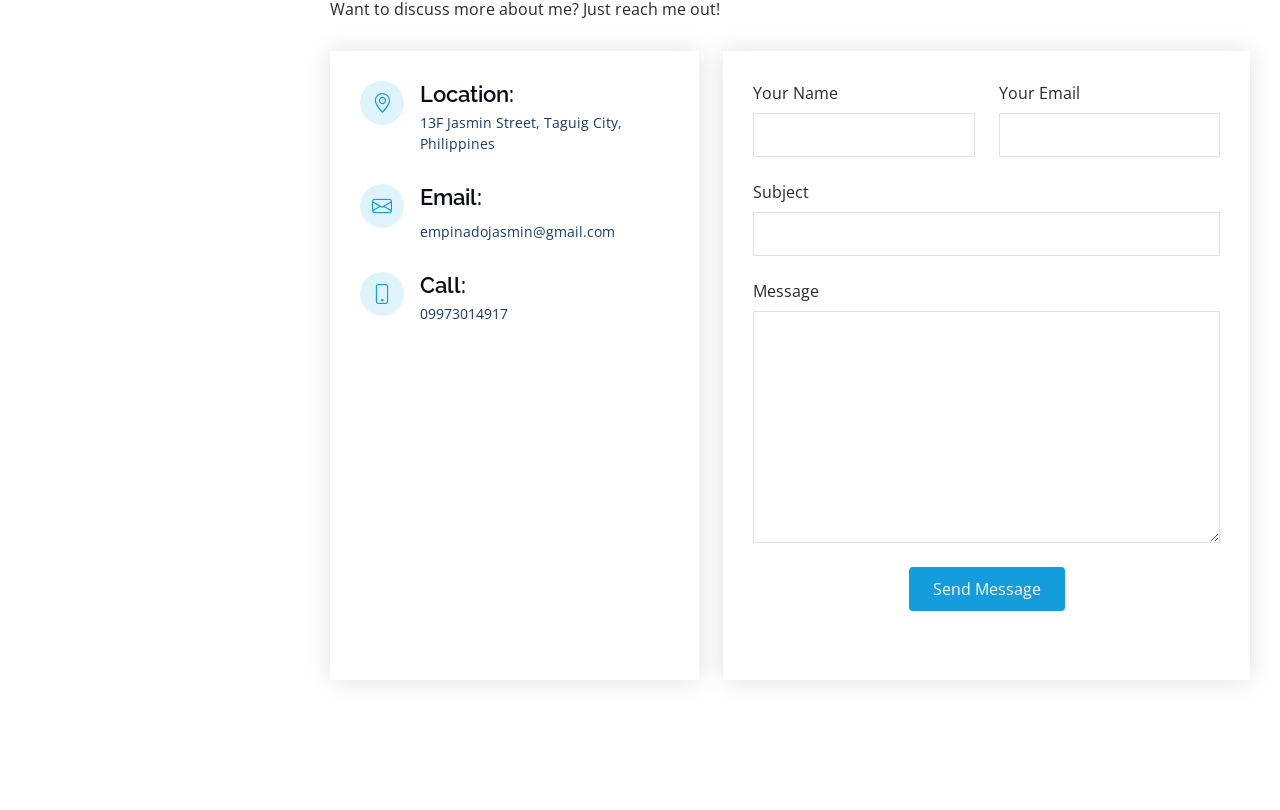
==== commit e2851e5f: "Update index.html" ====
--- a/index.html
+++ b/index.html
@@ -78,7 +78,7 @@
   <section id="hero" class="d-flex flex-column justify-content-center align-items-center">
     <div class="hero-container" data-aos="fade-in">
       <h1>Lea Mae Jasmin L. Empinado</h1>
-      <p>I'm <span class="typed" data-typed-items="Computer Science Graduate, Aspiring Data Scientist"></span></p>
+      <p>I'm <span class="typed" data-typed-items="Computer Science Graduate, an Aspiring Data Scientist"></span></p>
     </div>
   </section><!-- End Hero -->
 
@@ -99,7 +99,7 @@
             <img src="assets/img/profile-img.jpg" class="img-fluid" alt="">
           </div>
           <div class="col-lg-8 pt-4 pt-lg-0 content" data-aos="fade-left">
-            <h3>Data Scientist &amp; Data Analyst</h3>
+            <h3>Aspiring Data Scientist</h3>
             <p class="fst-italic">
               I use coding and analysis to uncover hidden patterns, helping businesses make smarter choices.
             </p>
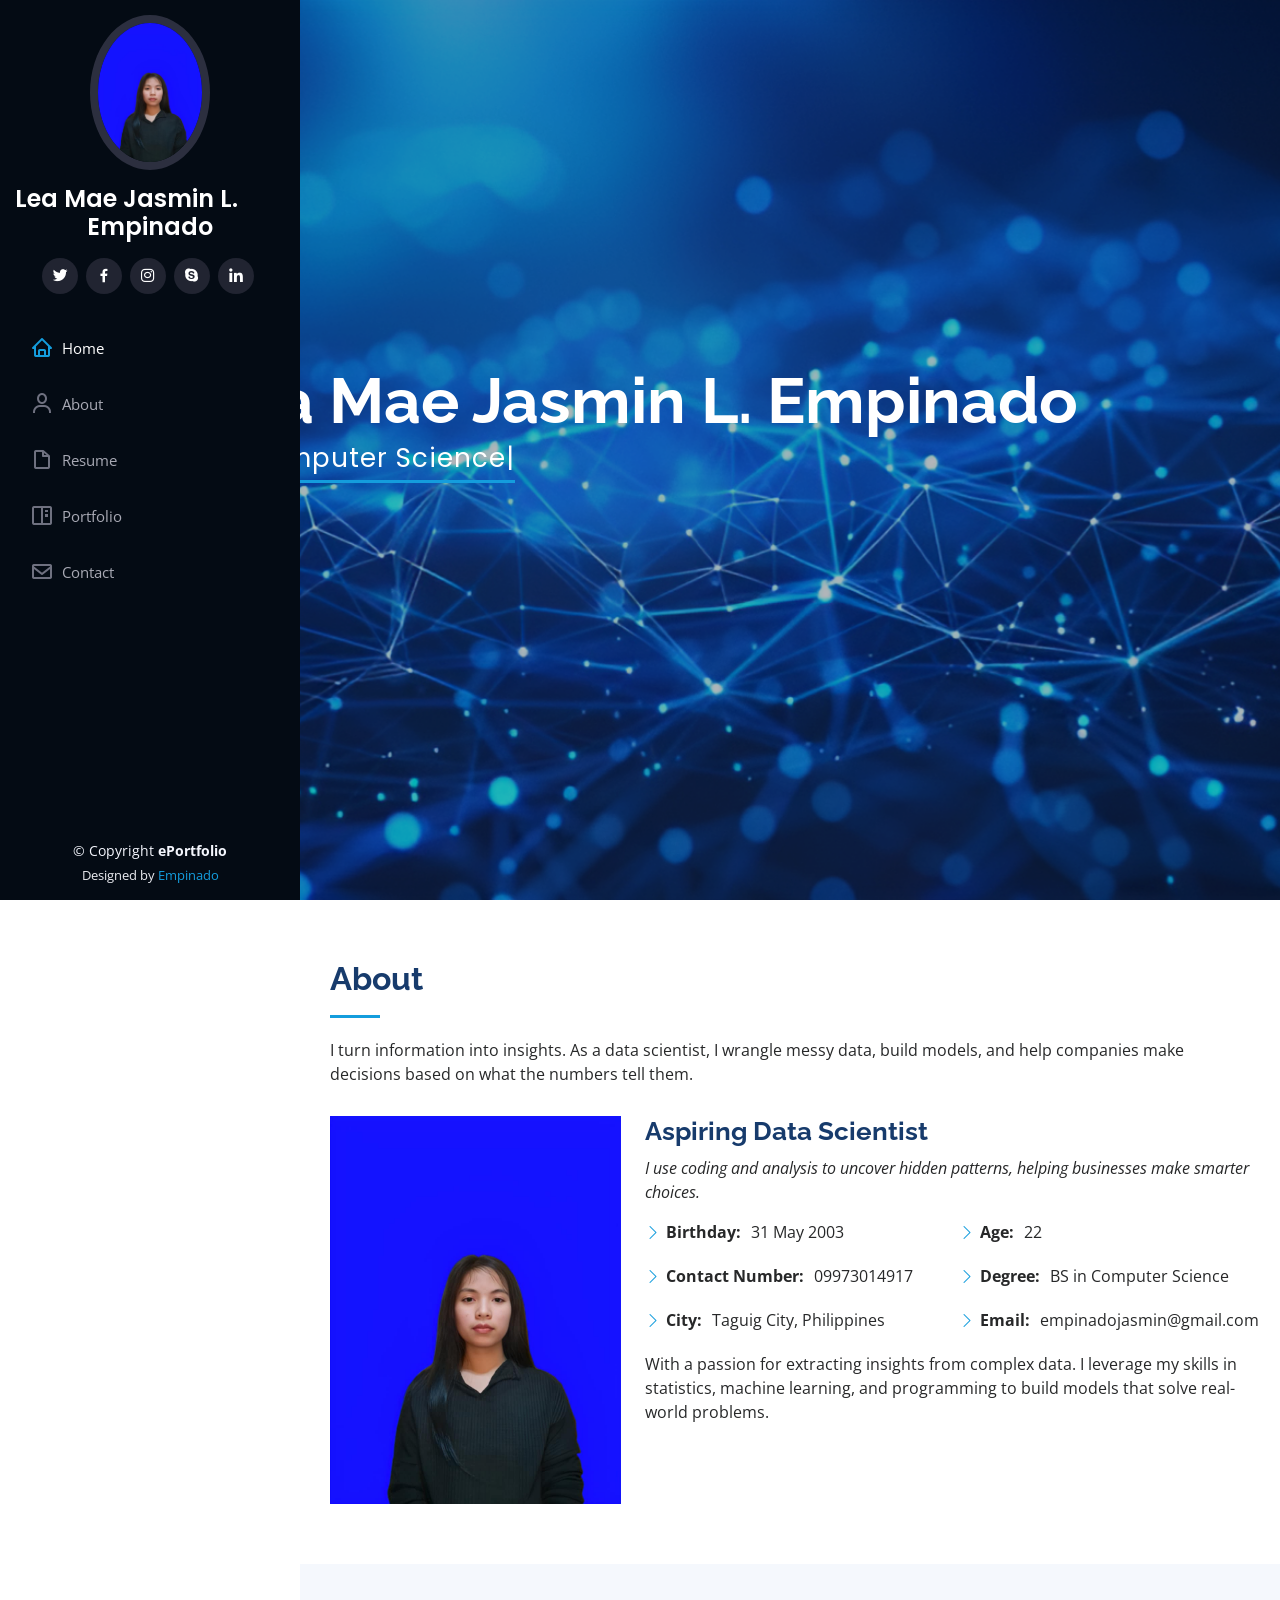
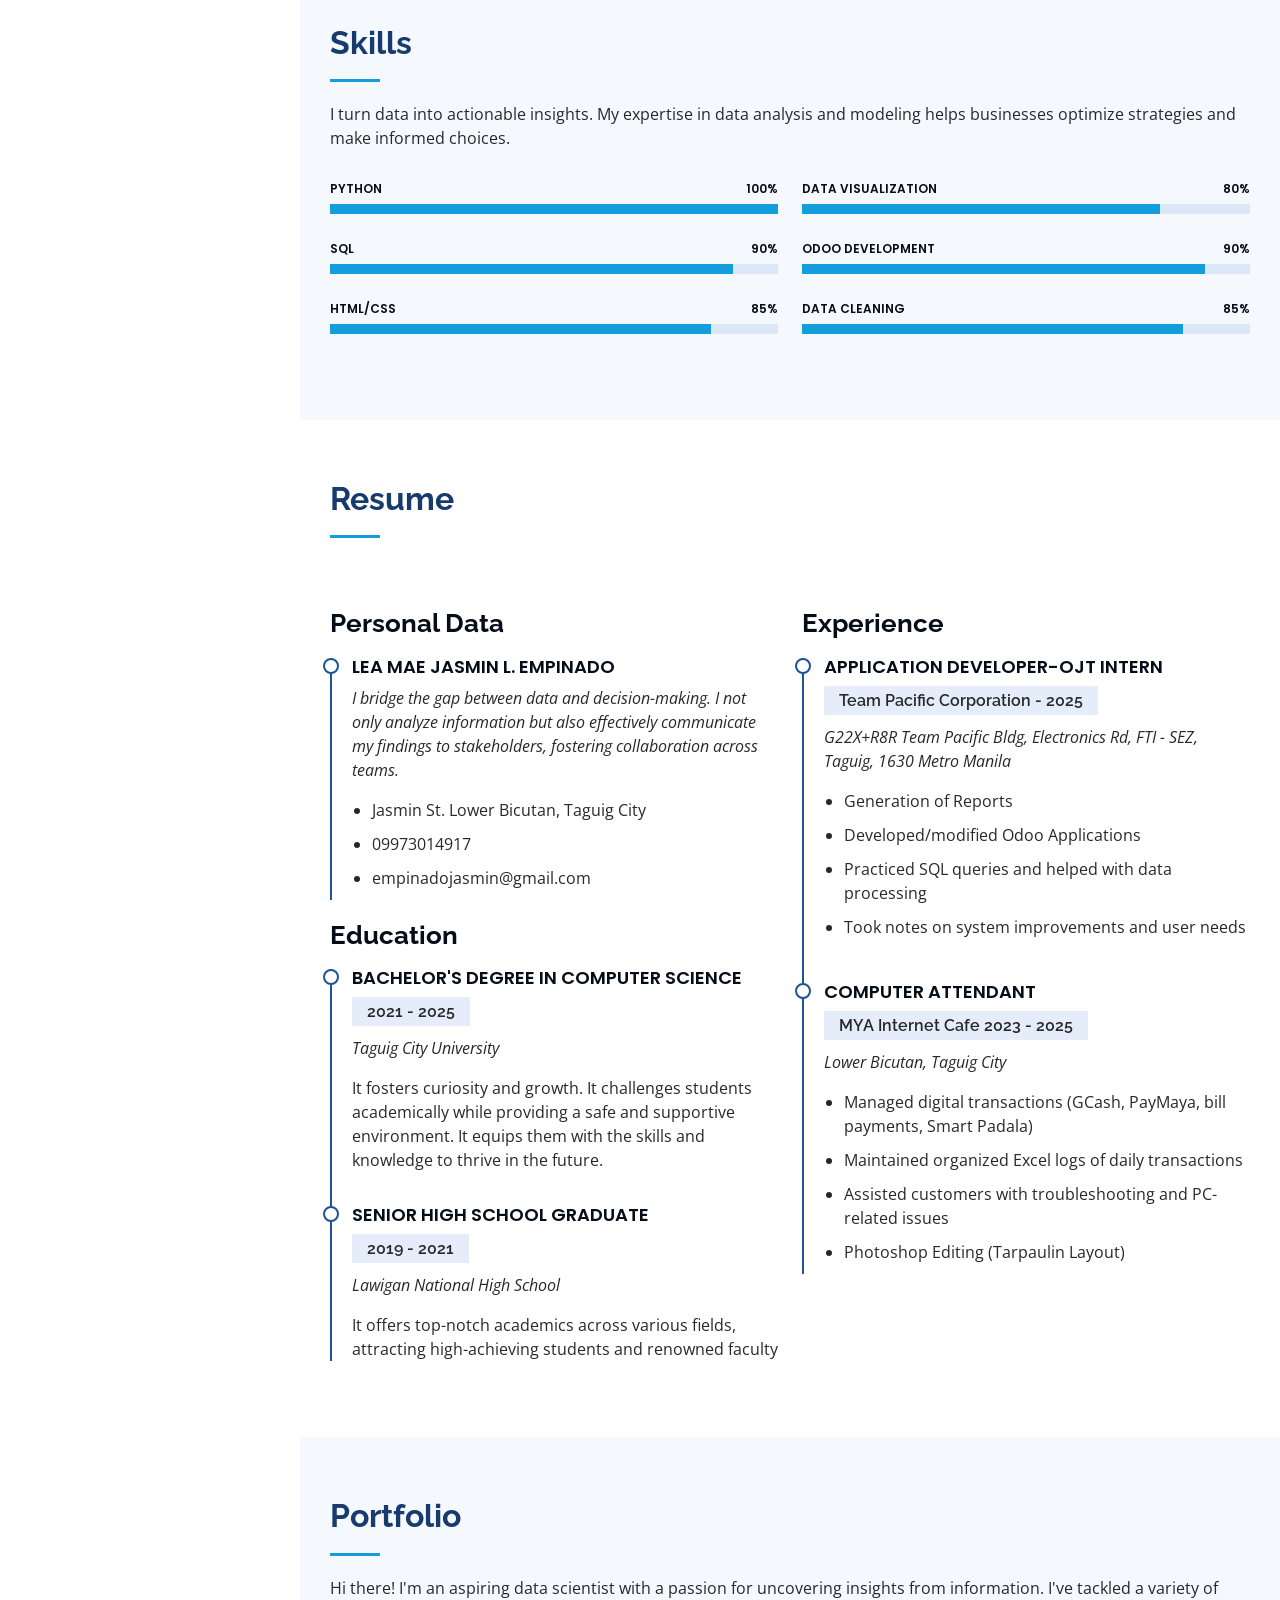
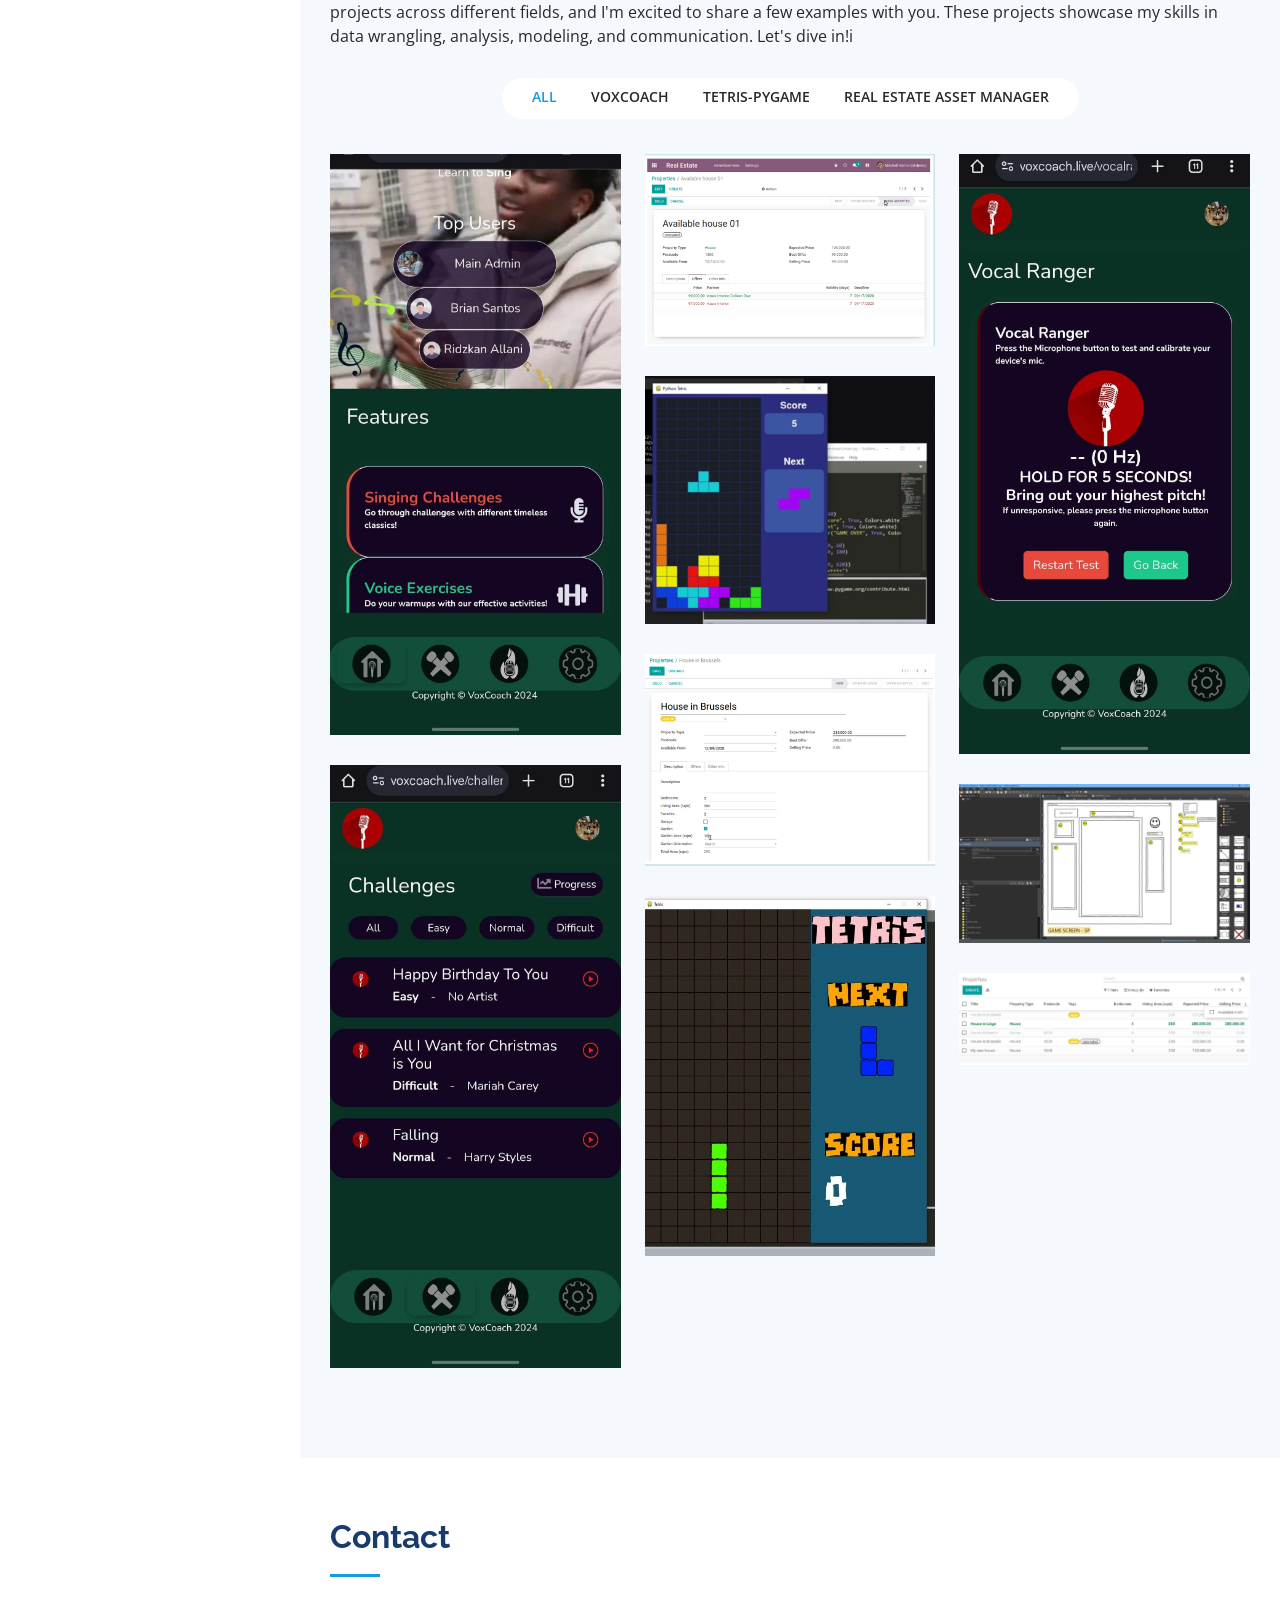
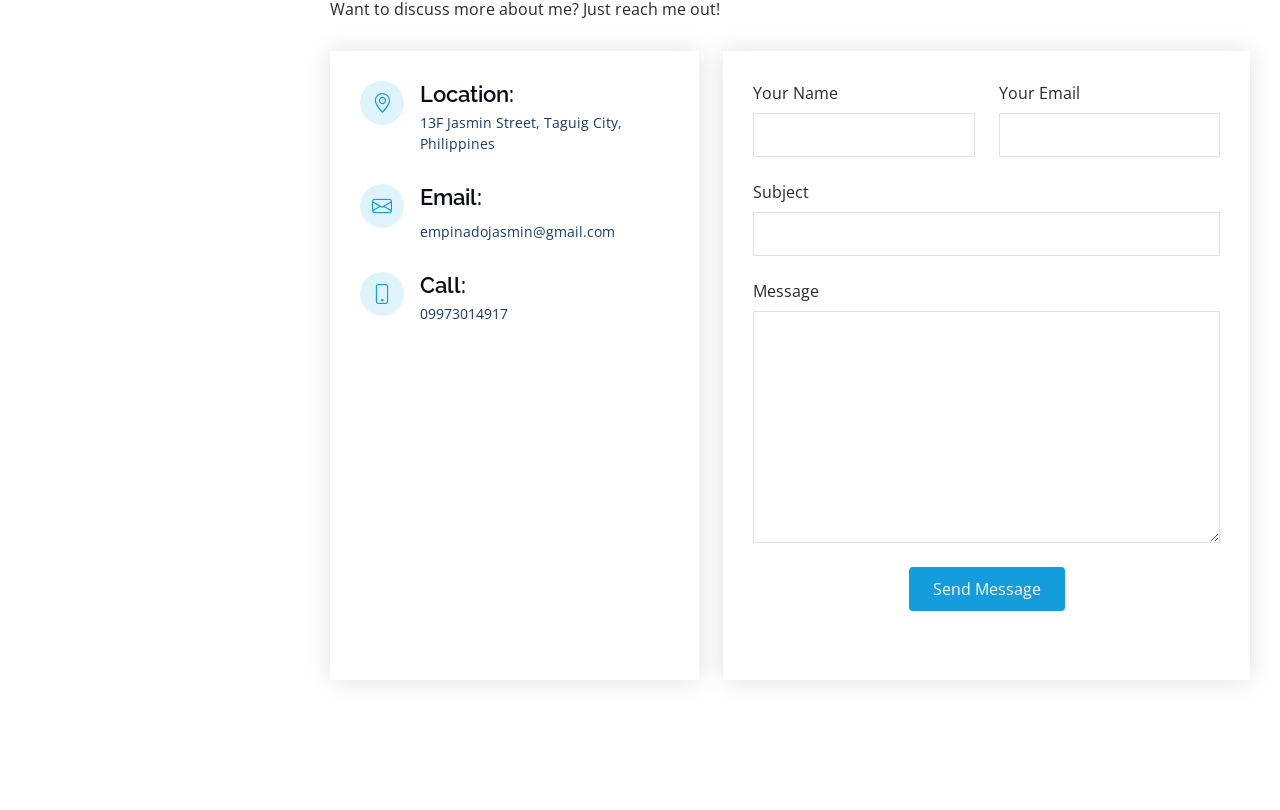
==== commit 6100d8eb: "Update index.html" ====
--- a/index.html
+++ b/index.html
@@ -297,7 +297,7 @@
             <h3 class="resume-title">Experience</h3>
             <div class="resume-item">
               <h4>Application Developer-OJT Intern</h4>
-              <h5>2025</h5>
+              <h5>Team Pacific Corporation - 2025</h5>
               <p><em> G22X+R8R Team Pacific Bldg, Electronics Rd, FTI - SEZ, Taguig, 1630 Metro Manila</em></p>
               <ul>
                 <li>Generation of Reports</li>
@@ -308,13 +308,13 @@
             </div>
             <div class="resume-item">
               <h4>Computer Attendant</h4>
-              <h5>2023 - 2025</h5>
+              <h5> MYA Internet Cafe 2023 - 2025</h5>
               <p><em>Lower Bicutan, Taguig City</em></p>
               <ul>
                 <li>Managed digital transactions (GCash, PayMaya, bill payments, Smart Padala)</li>
                 <li>Maintained organized Excel logs of daily transactions</li>
                 <li>Assisted customers with troubleshooting and PC-related issues</li>
-                <li> Photoshop Editing</li>
+                <li> Photoshop Editing (Tarpaulin Layout)</li>
               </ul>
             </div>
           </div>
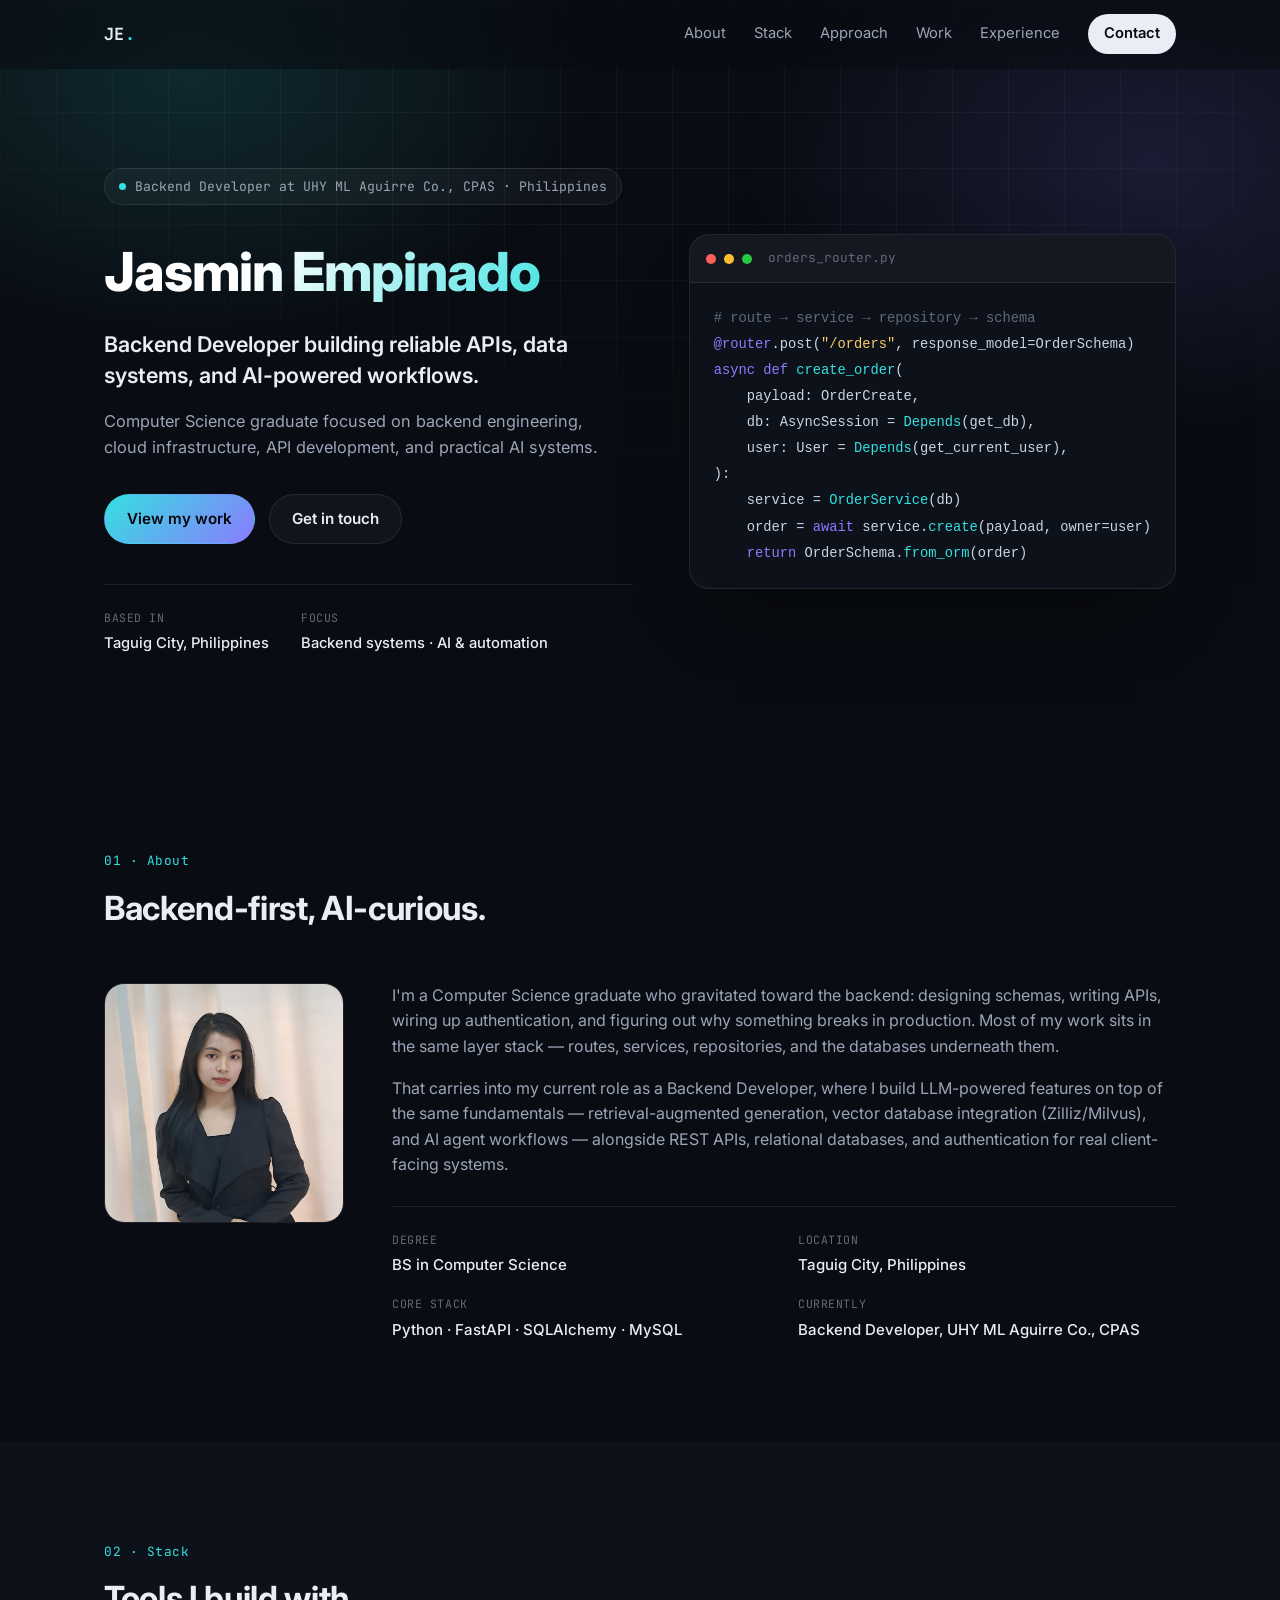
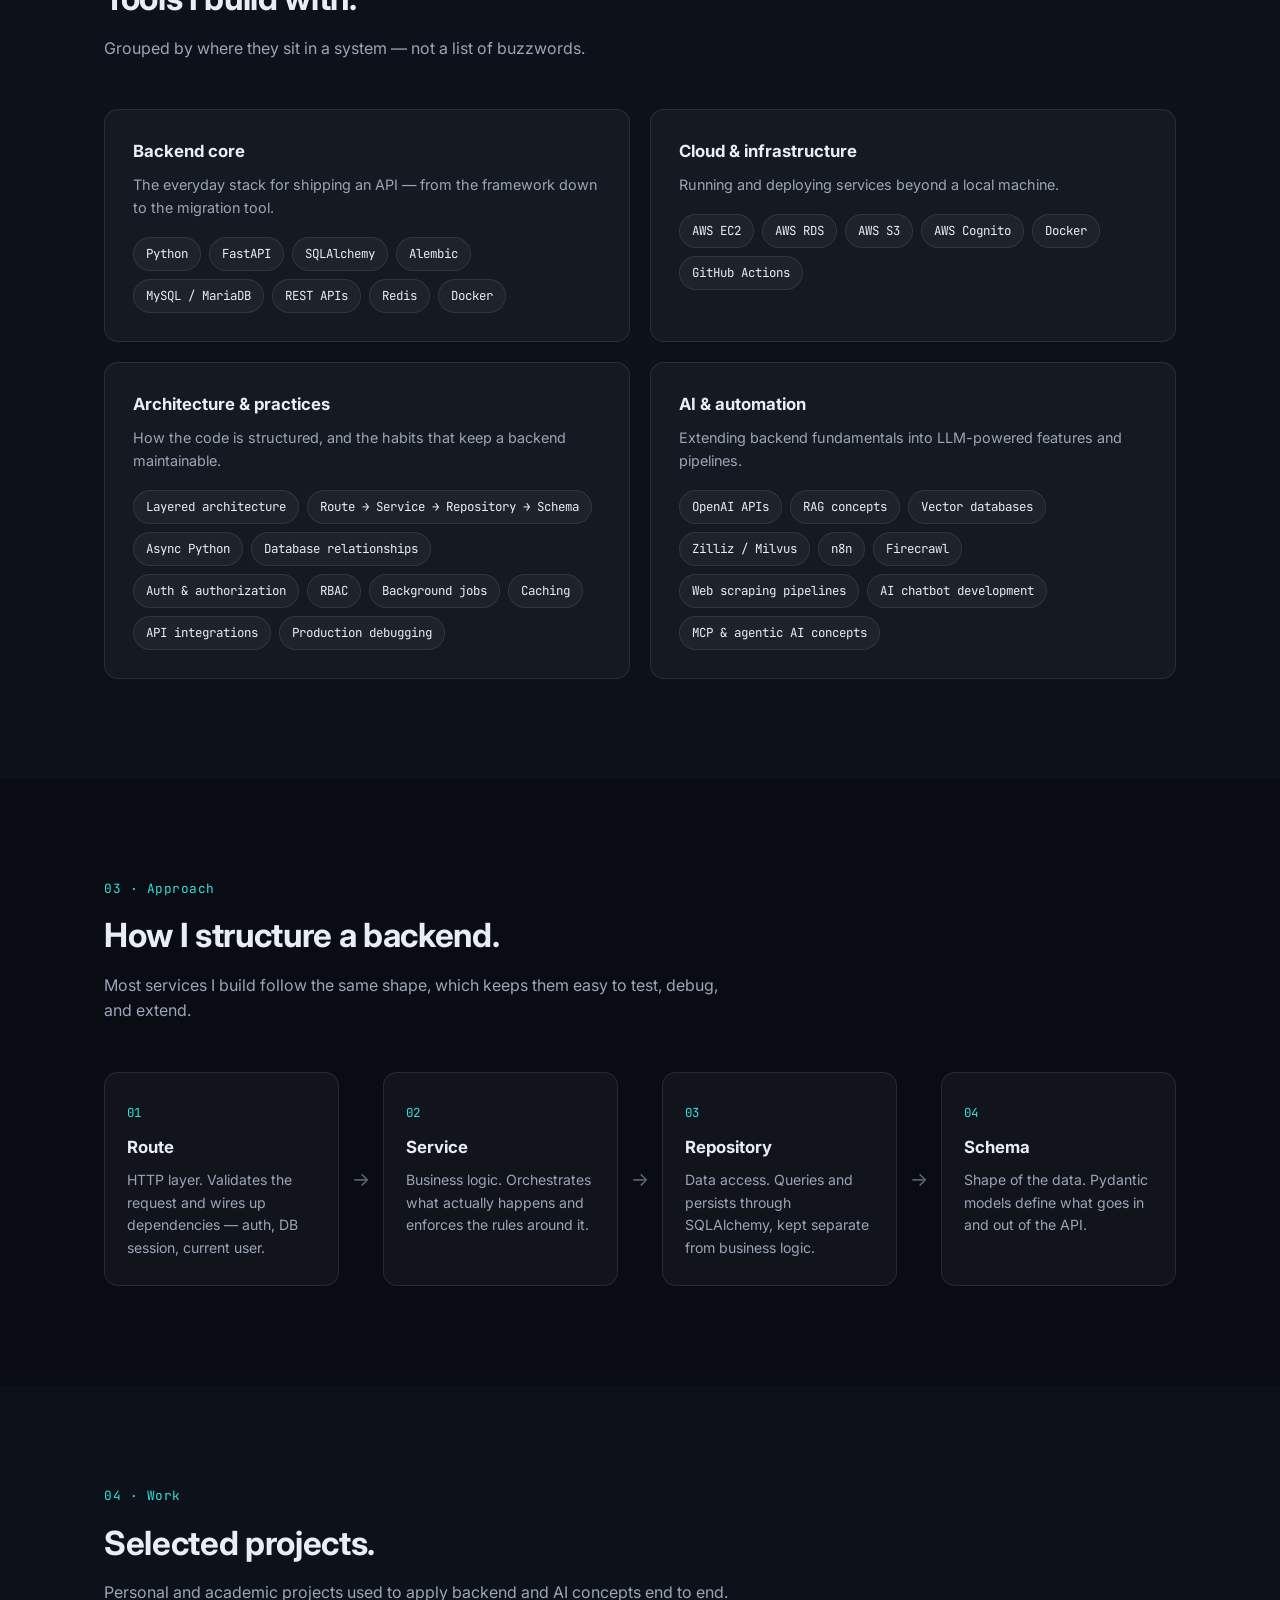
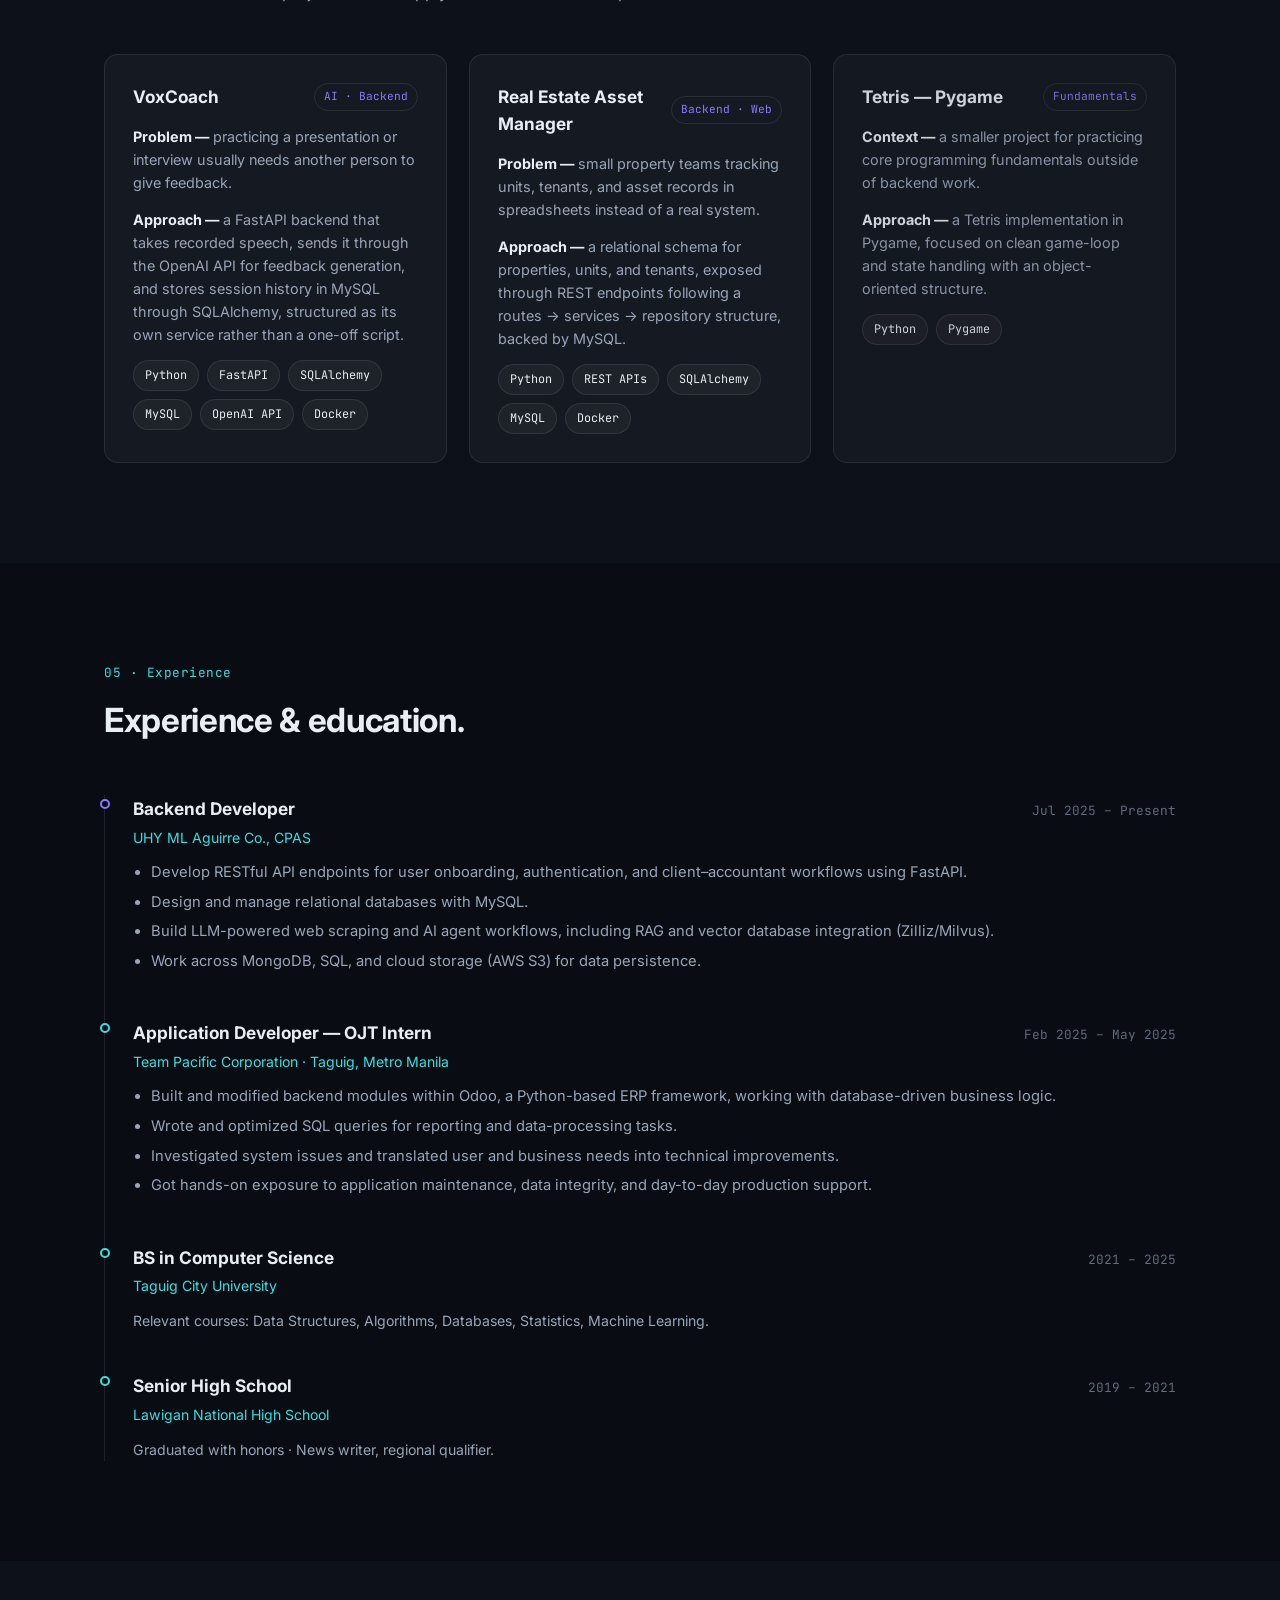
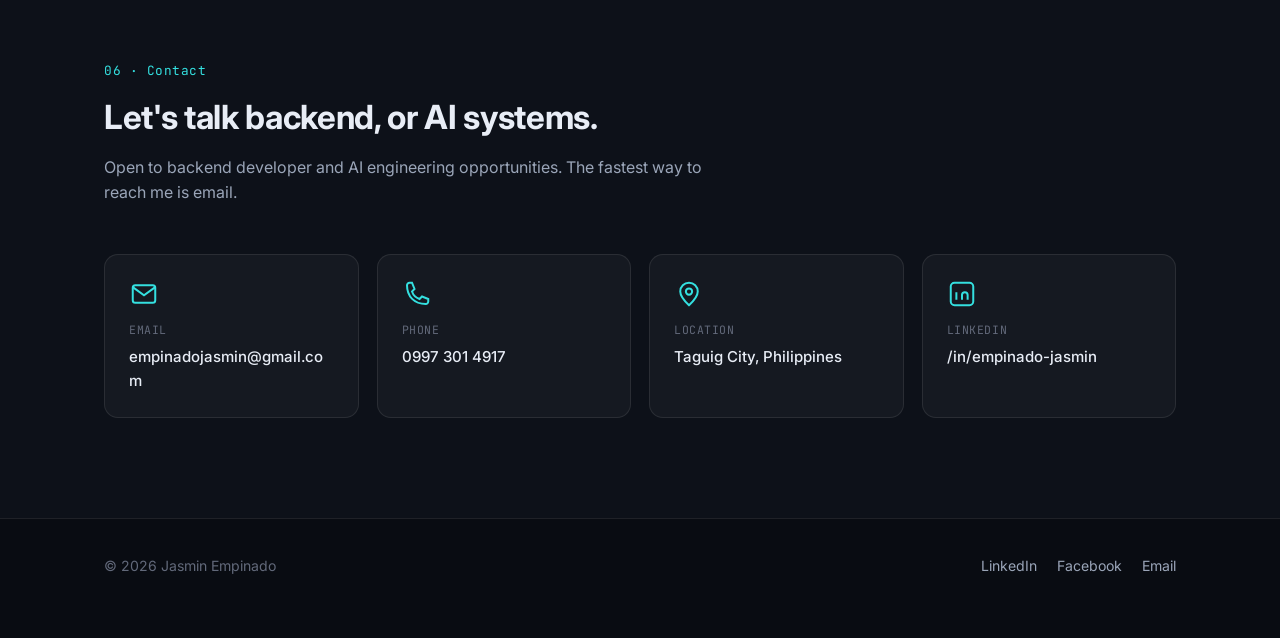
==== commit dbba5592: "update portfolio" ====
--- a/index.html
+++ b/index.html
@@ -3,713 +3,462 @@
 
 <head>
   <meta charset="utf-8">
-  <meta content="width=device-width, initial-scale=1.0" name="viewport">
-
-  <title>Empinado ePortfolio</title>
-  <meta content="" name="description">
-  <meta content="" name="keywords">
-
-  <!-- Favicons -->
-  <link href="assets/img/favicon.png" rel="icon">
-  <link href="assets/img/apple-touch-icon.png" rel="apple-touch-icon">
-
-  <!-- Google Fonts -->
-  <link
-    href="https://fonts.googleapis.com/css?family=Open+Sans:300,300i,400,400i,600,600i,700,700i|Raleway:300,300i,400,400i,500,500i,600,600i,700,700i|Poppins:300,300i,400,400i,500,500i,600,600i,700,700i"
-    rel="stylesheet">
-
-  <!-- Vendor CSS Files -->
-  <link href="assets/vendor/aos/aos.css" rel="stylesheet">
-  <link href="assets/vendor/bootstrap/css/bootstrap.min.css" rel="stylesheet">
-  <link href="assets/vendor/bootstrap-icons/bootstrap-icons.css" rel="stylesheet">
-  <link href="assets/vendor/boxicons/css/boxicons.min.css" rel="stylesheet">
-  <link href="assets/vendor/glightbox/css/glightbox.min.css" rel="stylesheet">
-  <link href="assets/vendor/swiper/swiper-bundle.min.css" rel="stylesheet">
-
-  <!-- Template Main CSS File -->
-  <link href="assets/css/style.css" rel="stylesheet">
-
-  <!-- =======================================================
-  * Template Name: iPortfolio
-  * Template URL: https://bootstrapmade.com/iportfolio-bootstrap-portfolio-websites-template/
-  * Updated: Mar 17 2024 with Bootstrap v5.3.3
-  * Author: BootstrapMade.com
-  * License: https://bootstrapmade.com/license/
-  ======================================================== -->
+  <meta name="viewport" content="width=device-width, initial-scale=1.0">
+  <title>Jasmin Empinado — Backend Developer</title>
+  <meta name="description" content="Jasmin Empinado is a Backend Developer and Computer Science graduate building reliable APIs, data systems, and AI-powered workflows.">
+
+  <link rel="icon" href="assets/img/favicon.jpg">
+  <link rel="apple-touch-icon" href="assets/img/apple-touch-icon.jpg">
+
+  <link rel="preconnect" href="https://fonts.googleapis.com">
+  <link rel="preconnect" href="https://fonts.gstatic.com" crossorigin>
+  <link href="https://fonts.googleapis.com/css2?family=Inter:wght@400;500;600;700;800&family=JetBrains+Mono:wght@400;500;600;700&display=swap" rel="stylesheet">
+
+  <link href="assets/css/portfolio.css" rel="stylesheet">
 </head>
 
 <body>
 
-  <!-- ======= Mobile nav toggle button ======= -->
-  <i class="bi bi-list mobile-nav-toggle d-xl-none"></i>
-
-  <!-- ======= Header ======= -->
-  <header id="header">
-    <div class="d-flex flex-column">
-
-      <div class="profile">
-        <img src="assets/img/profile-img.jpg" alt="" class="img-fluid rounded-circle">
-        <h1 class="text-light"><a href="index.html">Lea Mae Jasmin L. Empinado</a></h1>
-        <div class="social-links mt-3 text-center">
-          <a href="#" class="twitter"><i class="bx bxl-twitter"></i></a>
-          <a href="https://www.facebook.com/jhazmine.empinado" class="facebook"><i class="bx bxl-facebook"></i></a>
-          <a href="#" class="instagram"><i class="bx bxl-instagram"></i></a>
-          <a href="#" class="google-plus"><i class="bx bxl-skype"></i></a>
-          <a href="https://www.linkedin.com/in/empinado-jasmin/" class="linkedin"><i class="bx bxl-linkedin"></i></a>
-        </div>
-      </div>
-
-      <nav id="navbar" class="nav-menu navbar">
-        <ul>
-          <li><a href="index.html" class="nav-link scrollto active"><i class="bx bx-home"></i> <span>Home</span></a>
-          </li>
-          <li><a href="#about" class="nav-link scrollto"><i class="bx bx-user"></i> <span>About</span></a></li>
-          <li><a href="#resume" class="nav-link scrollto"><i class="bx bx-file-blank"></i> <span>Resume</span></a></li>
-          <li><a href="#portfolio" class="nav-link scrollto"><i class="bx bx-book-content"></i>
-              <span>Portfolio</span></a></li>
-          <!-- <li><a href="#services" class="nav-link scrollto"><i class="bx bx-server"></i> <span>Services</span></a></li> -->
-          <li><a href="#contact" class="nav-link scrollto"><i class="bx bx-envelope"></i> <span>Contact</span></a></li>
-        </ul>
-      </nav><!-- .nav-menu -->
+  <div class="bg-grid" aria-hidden="true"></div>
+  <div class="bg-glow" aria-hidden="true"></div>
+
+  <a class="skip-link" href="#main">Skip to content</a>
+
+  <!-- ===== Nav ===== -->
+  <header class="site-header" id="siteHeader">
+    <nav class="nav container">
+      <a href="#top" class="nav-logo">JE<span class="dot">.</span></a>
+
+      <button class="nav-toggle" id="navToggle" aria-label="Toggle navigation" aria-expanded="false">
+        <span></span><span></span><span></span>
+      </button>
+
+      <div class="nav-links" id="navLinks">
+        <a href="#about" class="nav-link">About</a>
+        <a href="#stack" class="nav-link">Stack</a>
+        <a href="#architecture" class="nav-link">Approach</a>
+        <a href="#work" class="nav-link">Work</a>
+        <a href="#experience" class="nav-link">Experience</a>
+        <a href="#contact" class="nav-link nav-cta">Contact</a>
+      </div>
+    </nav>
+  </header>
+
+  <main id="main">
+
+    <!-- ===== Hero ===== -->
+    <section class="hero" id="top">
+      <div class="container hero-grid">
+
+        <div class="hero-copy reveal">
+          <p class="eyebrow"><span class="status-dot"></span>Backend Developer at UHY ML Aguirre Co., CPAS · Philippines</p>
+          <h1>
+            Jasmin Empinado
+          </h1>
+          <h2 class="hero-role">Backend Developer building reliable APIs, data systems, and AI-powered workflows.</h2>
+          <p class="hero-sub">Computer Science graduate focused on backend engineering, cloud infrastructure, API development, and practical AI systems.</p>
+
+          <div class="hero-actions">
+            <a href="#work" class="btn btn-primary">View my work</a>
+            <a href="#contact" class="btn btn-ghost">Get in touch</a>
+          </div>
+
+          <div class="hero-meta">
+            <div class="hero-meta-item">
+              <span class="hero-meta-label">Based in</span>
+              <span class="hero-meta-value">Taguig City, Philippines</span>
+            </div>
+            <div class="hero-meta-item">
+              <span class="hero-meta-label">Focus</span>
+              <span class="hero-meta-value">Backend systems · AI &amp; automation</span>
+            </div>
+          </div>
+        </div>
+
+        <div class="hero-visual reveal" data-reveal-delay="120">
+          <div class="code-window" role="img" aria-label="Code editor showing a layered FastAPI route handler">
+            <div class="code-window-bar">
+              <span class="code-dot dot-red"></span>
+              <span class="code-dot dot-yellow"></span>
+              <span class="code-dot dot-green"></span>
+              <span class="code-window-title">orders_router.py</span>
+            </div>
+            <pre class="code-body"><code><span class="c-com"># route → service → repository → schema</span>
+<span class="c-kw">@router</span>.post(<span class="c-str">"/orders"</span>, response_model=OrderSchema)
+<span class="c-kw">async def</span> <span class="c-fn">create_order</span>(
+    payload: OrderCreate,
+    db: AsyncSession = <span class="c-fn">Depends</span>(get_db),
+    user: User = <span class="c-fn">Depends</span>(get_current_user),
+):
+    service = <span class="c-fn">OrderService</span>(db)
+    order = <span class="c-kw">await</span> service.<span class="c-fn">create</span>(payload, owner=user)
+    <span class="c-kw">return</span> OrderSchema.<span class="c-fn">from_orm</span>(order)</code></pre>
+          </div>
+        </div>
+
+      </div>
+    </section>
+
+    <!-- ===== About ===== -->
+    <section class="section" id="about">
+      <div class="container">
+        <div class="section-head reveal">
+          <p class="section-tag">01 · About</p>
+          <h2>Backend-first, AI-curious.</h2>
+        </div>
+
+        <div class="about-grid">
+          <div class="about-photo reveal">
+            <img src="assets/img/profile-img.jpg" alt="Jasmin Empinado" loading="lazy">
+          </div>
+
+          <div class="about-copy reveal" data-reveal-delay="100">
+            <p>
+              I'm a Computer Science graduate who gravitated toward the backend: designing schemas, writing APIs,
+              wiring up authentication, and figuring out why something breaks in production. Most of my work sits
+              in the same layer stack — routes, services, repositories, and the databases underneath them.
+            </p>
+            <p>
+              That carries into my current role as a Backend Developer, where I build LLM-powered features on top
+              of the same fundamentals — retrieval-augmented generation, vector database integration
+              (Zilliz/Milvus), and AI agent workflows — alongside REST APIs, relational databases, and
+              authentication for real client-facing systems.
+            </p>
+
+            <div class="about-facts">
+              <div class="fact">
+                <span class="fact-k">Degree</span>
+                <span class="fact-v">BS in Computer Science</span>
+              </div>
+              <div class="fact">
+                <span class="fact-k">Location</span>
+                <span class="fact-v">Taguig City, Philippines</span>
+              </div>
+              <div class="fact">
+                <span class="fact-k">Core stack</span>
+                <span class="fact-v">Python · FastAPI · SQLAlchemy · MySQL</span>
+              </div>
+              <div class="fact">
+                <span class="fact-k">Currently</span>
+                <span class="fact-v">Backend Developer, UHY ML Aguirre Co., CPAS</span>
+              </div>
+            </div>
+          </div>
+        </div>
+      </div>
+    </section>
+
+    <!-- ===== Stack ===== -->
+    <section class="section section-alt" id="stack">
+      <div class="container">
+        <div class="section-head reveal">
+          <p class="section-tag">02 · Stack</p>
+          <h2>Tools I build with.</h2>
+          <p class="section-sub">Grouped by where they sit in a system — not a list of buzzwords.</p>
+        </div>
+
+        <div class="stack-grid reveal" data-reveal-delay="80">
+
+          <div class="stack-card">
+            <h3>Backend core</h3>
+            <p>The everyday stack for shipping an API — from the framework down to the migration tool.</p>
+            <div class="chips">
+              <span class="chip">Python</span>
+              <span class="chip">FastAPI</span>
+              <span class="chip">SQLAlchemy</span>
+              <span class="chip">Alembic</span>
+              <span class="chip">MySQL / MariaDB</span>
+              <span class="chip">REST APIs</span>
+              <span class="chip">Redis</span>
+              <span class="chip">Docker</span>
+            </div>
+          </div>
+
+          <div class="stack-card">
+            <h3>Cloud &amp; infrastructure</h3>
+            <p>Running and deploying services beyond a local machine.</p>
+            <div class="chips">
+              <span class="chip">AWS EC2</span>
+              <span class="chip">AWS RDS</span>
+              <span class="chip">AWS S3</span>
+              <span class="chip">AWS Cognito</span>
+              <span class="chip">Docker</span>
+              <span class="chip">GitHub Actions</span>
+            </div>
+          </div>
+
+          <div class="stack-card">
+            <h3>Architecture &amp; practices</h3>
+            <p>How the code is structured, and the habits that keep a backend maintainable.</p>
+            <div class="chips">
+              <span class="chip">Layered architecture</span>
+              <span class="chip">Route → Service → Repository → Schema</span>
+              <span class="chip">Async Python</span>
+              <span class="chip">Database relationships</span>
+              <span class="chip">Auth &amp; authorization</span>
+              <span class="chip">RBAC</span>
+              <span class="chip">Background jobs</span>
+              <span class="chip">Caching</span>
+              <span class="chip">API integrations</span>
+              <span class="chip">Production debugging</span>
+            </div>
+          </div>
+
+          <div class="stack-card">
+            <h3>AI &amp; automation</h3>
+            <p>Extending backend fundamentals into LLM-powered features and pipelines.</p>
+            <div class="chips">
+              <span class="chip">OpenAI APIs</span>
+              <span class="chip">RAG concepts</span>
+              <span class="chip">Vector databases</span>
+              <span class="chip">Zilliz / Milvus</span>
+              <span class="chip">n8n</span>
+              <span class="chip">Firecrawl</span>
+              <span class="chip">Web scraping pipelines</span>
+              <span class="chip">AI chatbot development</span>
+              <span class="chip">MCP &amp; agentic AI concepts</span>
+            </div>
+          </div>
+
+        </div>
+      </div>
+    </section>
+
+    <!-- ===== Architecture / Approach ===== -->
+    <section class="section" id="architecture">
+      <div class="container">
+        <div class="section-head reveal">
+          <p class="section-tag">03 · Approach</p>
+          <h2>How I structure a backend.</h2>
+          <p class="section-sub">Most services I build follow the same shape, which keeps them easy to test, debug, and extend.</p>
+        </div>
+
+        <div class="flow reveal" data-reveal-delay="80">
+          <div class="flow-step">
+            <span class="flow-index">01</span>
+            <h3>Route</h3>
+            <p>HTTP layer. Validates the request and wires up dependencies — auth, DB session, current user.</p>
+          </div>
+          <div class="flow-arrow" aria-hidden="true">→</div>
+          <div class="flow-step">
+            <span class="flow-index">02</span>
+            <h3>Service</h3>
+            <p>Business logic. Orchestrates what actually happens and enforces the rules around it.</p>
+          </div>
+          <div class="flow-arrow" aria-hidden="true">→</div>
+          <div class="flow-step">
+            <span class="flow-index">03</span>
+            <h3>Repository</h3>
+            <p>Data access. Queries and persists through SQLAlchemy, kept separate from business logic.</p>
+          </div>
+          <div class="flow-arrow" aria-hidden="true">→</div>
+          <div class="flow-step">
+            <span class="flow-index">04</span>
+            <h3>Schema</h3>
+            <p>Shape of the data. Pydantic models define what goes in and out of the API.</p>
+          </div>
+        </div>
+      </div>
+    </section>
+
+    <!-- ===== Work ===== -->
+    <section class="section section-alt" id="work">
+      <div class="container">
+        <div class="section-head reveal">
+          <p class="section-tag">04 · Work</p>
+          <h2>Selected projects.</h2>
+          <p class="section-sub">Personal and academic projects used to apply backend and AI concepts end to end.</p>
+        </div>
+
+        <div class="projects reveal" data-reveal-delay="80">
+
+          <article class="project-card">
+            <div class="project-head">
+              <h3>VoxCoach</h3>
+              <span class="project-kind">AI · Backend</span>
+            </div>
+            <p class="project-problem"><strong>Problem —</strong> practicing a presentation or interview usually needs another person to give feedback.</p>
+            <p class="project-approach"><strong>Approach —</strong> a FastAPI backend that takes recorded speech, sends it through the OpenAI API for feedback generation, and stores session history in MySQL through SQLAlchemy, structured as its own service rather than a one-off script.</p>
+            <div class="chips chips-sm">
+              <span class="chip">Python</span>
+              <span class="chip">FastAPI</span>
+              <span class="chip">SQLAlchemy</span>
+              <span class="chip">MySQL</span>
+              <span class="chip">OpenAI API</span>
+              <span class="chip">Docker</span>
+            </div>
+          </article>
+
+          <article class="project-card">
+            <div class="project-head">
+              <h3>Real Estate Asset Manager</h3>
+              <span class="project-kind">Backend · Web</span>
+            </div>
+            <p class="project-problem"><strong>Problem —</strong> small property teams tracking units, tenants, and asset records in spreadsheets instead of a real system.</p>
+            <p class="project-approach"><strong>Approach —</strong> a relational schema for properties, units, and tenants, exposed through REST endpoints following a routes → services → repository structure, backed by MySQL.</p>
+            <div class="chips chips-sm">
+              <span class="chip">Python</span>
+              <span class="chip">REST APIs</span>
+              <span class="chip">SQLAlchemy</span>
+              <span class="chip">MySQL</span>
+              <span class="chip">Docker</span>
+            </div>
+          </article>
+
+          <article class="project-card project-card-secondary">
+            <div class="project-head">
+              <h3>Tetris — Pygame</h3>
+              <span class="project-kind">Fundamentals</span>
+            </div>
+            <p class="project-problem"><strong>Context —</strong> a smaller project for practicing core programming fundamentals outside of backend work.</p>
+            <p class="project-approach"><strong>Approach —</strong> a Tetris implementation in Pygame, focused on clean game-loop and state handling with an object-oriented structure.</p>
+            <div class="chips chips-sm">
+              <span class="chip">Python</span>
+              <span class="chip">Pygame</span>
+            </div>
+          </article>
+
+        </div>
+      </div>
+    </section>
+
+    <!-- ===== Experience ===== -->
+    <section class="section" id="experience">
+      <div class="container">
+        <div class="section-head reveal">
+          <p class="section-tag">05 · Experience</p>
+          <h2>Experience &amp; education.</h2>
+        </div>
+
+        <div class="timeline reveal" data-reveal-delay="80">
+
+          <div class="timeline-item timeline-item-current">
+            <div class="timeline-marker timeline-marker-current"></div>
+            <div class="timeline-content">
+              <div class="timeline-top">
+                <h3>Backend Developer</h3>
+                <span class="timeline-date">Jul 2025 – Present</span>
+              </div>
+              <p class="timeline-org">UHY ML Aguirre Co., CPAS</p>
+              <ul class="timeline-list">
+                <li>Develop RESTful API endpoints for user onboarding, authentication, and client–accountant workflows using FastAPI.</li>
+                <li>Design and manage relational databases with MySQL.</li>
+                <li>Build LLM-powered web scraping and AI agent workflows, including RAG and vector database integration (Zilliz/Milvus).</li>
+                <li>Work across MongoDB, SQL, and cloud storage (AWS S3) for data persistence.</li>
+              </ul>
+            </div>
+          </div>
+
+          <div class="timeline-item">
+            <div class="timeline-marker"></div>
+            <div class="timeline-content">
+              <div class="timeline-top">
+                <h3>Application Developer — OJT Intern</h3>
+                <span class="timeline-date">Feb 2025 – May 2025</span>
+              </div>
+              <p class="timeline-org">Team Pacific Corporation · Taguig, Metro Manila</p>
+              <ul class="timeline-list">
+                <li>Built and modified backend modules within Odoo, a Python-based ERP framework, working with database-driven business logic.</li>
+                <li>Wrote and optimized SQL queries for reporting and data-processing tasks.</li>
+                <li>Investigated system issues and translated user and business needs into technical improvements.</li>
+                <li>Got hands-on exposure to application maintenance, data integrity, and day-to-day production support.</li>
+              </ul>
+            </div>
+          </div>
+
+          <div class="timeline-item">
+            <div class="timeline-marker"></div>
+            <div class="timeline-content">
+              <div class="timeline-top">
+                <h3>BS in Computer Science</h3>
+                <span class="timeline-date">2021 – 2025</span>
+              </div>
+              <p class="timeline-org">Taguig City University</p>
+              <p class="timeline-note">Relevant courses: Data Structures, Algorithms, Databases, Statistics, Machine Learning.</p>
+            </div>
+          </div>
+
+          <div class="timeline-item">
+            <div class="timeline-marker"></div>
+            <div class="timeline-content">
+              <div class="timeline-top">
+                <h3>Senior High School</h3>
+                <span class="timeline-date">2019 – 2021</span>
+              </div>
+              <p class="timeline-org">Lawigan National High School</p>
+              <p class="timeline-note">Graduated with honors · News writer, regional qualifier.</p>
+            </div>
+          </div>
+
+        </div>
+      </div>
+    </section>
+
+    <!-- ===== Contact ===== -->
+    <section class="section section-alt" id="contact">
+      <div class="container">
+        <div class="section-head reveal">
+          <p class="section-tag">06 · Contact</p>
+          <h2>Let's talk backend, or AI systems.</h2>
+          <p class="section-sub">Open to backend developer and AI engineering opportunities. The fastest way to reach me is email.</p>
+        </div>
+
+        <div class="contact-grid reveal" data-reveal-delay="80">
+
+          <a class="contact-card" href="mailto:empinadojasmin@gmail.com">
+            <span class="contact-icon" aria-hidden="true">
+              <svg viewBox="0 0 24 24" fill="none" stroke="currentColor" stroke-width="1.6"><path d="M3 6.5 12 13l9-6.5"/><rect x="3" y="5" width="18" height="14" rx="2"/></svg>
+            </span>
+            <span class="contact-label">Email</span>
+            <span class="contact-value">empinadojasmin@gmail.com</span>
+          </a>
+
+          <a class="contact-card" href="tel:+639973014917">
+            <span class="contact-icon" aria-hidden="true">
+              <svg viewBox="0 0 24 24" fill="none" stroke="currentColor" stroke-width="1.6"><path d="M4 5c0-1 1-2 2-2h2l2 5-2 2c1 3 3 5 6 6l2-2 5 2v2c0 1-1 2-2 2C10 20 4 14 4 5Z"/></svg>
+            </span>
+            <span class="contact-label">Phone</span>
+            <span class="contact-value">0997 301 4917</span>
+          </a>
+
+          <div class="contact-card contact-card-static">
+            <span class="contact-icon" aria-hidden="true">
+              <svg viewBox="0 0 24 24" fill="none" stroke="currentColor" stroke-width="1.6"><path d="M12 21s7-6.5 7-11a7 7 0 0 0-14 0c0 4.5 7 11 7 11Z"/><circle cx="12" cy="10" r="2.5"/></svg>
+            </span>
+            <span class="contact-label">Location</span>
+            <span class="contact-value">Taguig City, Philippines</span>
+          </div>
+
+          <a class="contact-card" href="https://www.linkedin.com/in/empinado-jasmin/" target="_blank" rel="noopener">
+            <span class="contact-icon" aria-hidden="true">
+              <svg viewBox="0 0 24 24" fill="none" stroke="currentColor" stroke-width="1.6"><rect x="3" y="3" width="18" height="18" rx="3"/><path d="M7.5 10.5v6M7.5 7.75v.01M12 16.5v-3.75c0-1.25 1-2.25 2.25-2.25S16.5 11.5 16.5 12.75v3.75"/></svg>
+            </span>
+            <span class="contact-label">LinkedIn</span>
+            <span class="contact-value">/in/empinado-jasmin</span>
+          </a>
+
+        </div>
+      </div>
+    </section>
+
+  </main>
+
+  <footer class="footer">
+    <div class="container footer-inner">
+      <p>&copy; <span id="year"></span> Jasmin Empinado</p>
+      <div class="footer-links">
+        <a href="https://www.linkedin.com/in/empinado-jasmin/" target="_blank" rel="noopener">LinkedIn</a>
+        <a href="https://www.facebook.com/jhazmine.empinado" target="_blank" rel="noopener">Facebook</a>
+        <a href="mailto:empinadojasmin@gmail.com">Email</a>
+      </div>
     </div>
-  </header><!-- End Header -->
-
-  <!-- ======= Hero Section ======= -->
-  <section id="hero" class="d-flex flex-column justify-content-center align-items-center">
-    <div class="hero-container" data-aos="fade-in">
-      <h1>Lea Mae Jasmin L. Empinado</h1>
-      <p>I'm <span class="typed" data-typed-items="Computer Science Graduate, an Aspiring Data Scientist"></span></p>
-    </div>
-  </section><!-- End Hero -->
-
-  <main id="main">
-
-    <!-- ======= About Section ======= -->
-    <section id="about" class="about">
-      <div class="container">
-
-        <div class="section-title">
-          <h2>About</h2>
-          <p>I turn information into insights. As a data scientist, I wrangle messy data, build models, and help
-            companies make decisions based on what the numbers tell them.</p>
-        </div>
-
-        <div class="row">
-          <div class="col-lg-4" data-aos="fade-right">
-            <img src="assets/img/profile-img.jpg" class="img-fluid" alt="">
-          </div>
-          <div class="col-lg-8 pt-4 pt-lg-0 content" data-aos="fade-left">
-            <h3>Aspiring Data Scientist</h3>
-            <p class="fst-italic">
-              I use coding and analysis to uncover hidden patterns, helping businesses make smarter choices.
-            </p>
-            <div class="row">
-              <div class="col-lg-6">
-                <ul>
-                  <li><i class="bi bi-chevron-right"></i> <strong>Birthday:</strong> <span>31 May 2003</span></li>
-                  <li><i class="bi bi-chevron-right"></i> <strong>Contact Number:</strong> <span>09973014917</span></li>
-                  <li><i class="bi bi-chevron-right"></i> <strong>City:</strong> <span>Taguig City, Philippines</span>
-                  </li>
-                </ul>
-              </div>
-              <div class="col-lg-6">
-                <ul>
-                  <li><i class="bi bi-chevron-right"></i> <strong>Age:</strong> <span>22</span></li>
-                  <li><i class="bi bi-chevron-right"></i> <strong>Degree:</strong> <span>BS in Computer Science</span>
-                  </li>
-                  <li><i class="bi bi-chevron-right"></i> <strong>Email:</strong> <span>empinadojasmin@gmail.com</span>
-                  </li>
-                  <!-- <li><i class="bi bi-chevron-right"></i> <strong>Freelance:</strong> <span>Available</span></li> -->
-                </ul>
-              </div>
-            </div>
-            <p>
-              With a passion for extracting insights from complex data. I leverage my skills in statistics, machine
-              learning, and programming to build models that solve real-world problems.
-            </p>
-          </div>
-        </div>
-
-      </div>
-    </section><!-- End About Section -->
-
-    <!-- ======= Facts Section ======= -->
-    <!-- <section id="facts" class="facts">
-      <div class="container">
-
-        <div class="section-title">
-          <h2>Facts</h2>
-          <p>My expertise in data analysis and modeling helps businesses optimize strategies and make informed choices.</p>
-        </div>
-
-        <div class="row no-gutters">
-
-          <div class="col-lg-3 col-md-6 d-md-flex align-items-md-stretch" data-aos="fade-up">
-            <div class="count-box">
-              <i class="bi bi-emoji-smile"></i>
-              <span data-purecounter-start="0" data-purecounter-end="100" data-purecounter-duration="1" class="purecounter"></span>
-              <p><strong>Happy Clients</strong></p>
-            </div>
-          </div>
-
-          <div class="col-lg-3 col-md-6 d-md-flex align-items-md-stretch" data-aos="fade-up" data-aos-delay="100">
-            <div class="count-box">
-              <i class="bi bi-journal-richtext"></i>
-              <span data-purecounter-start="0" data-purecounter-end="50" data-purecounter-duration="1" class="purecounter"></span>
-              <p><strong>Projects</strong> </p>
-            </div>
-          </div>
-
-          <div class="col-lg-3 col-md-6 d-md-flex align-items-md-stretch" data-aos="fade-up" data-aos-delay="200">
-            <div class="count-box">
-              <i class="bi bi-headset"></i>
-              <span data-purecounter-start="0" data-purecounter-end="1000" data-purecounter-duration="1" class="purecounter"></span>
-              <p><strong>Hours Of Support</strong> </p>
-            </div>
-          </div>
-
-          <div class="col-lg-3 col-md-6 d-md-flex align-items-md-stretch" data-aos="fade-up" data-aos-delay="300">
-            <div class="count-box">
-              <i class="bi bi-people"></i>
-              <span data-purecounter-start="0" data-purecounter-end="10" data-purecounter-duration="1" class="purecounter"></span>
-              <p><strong>Hard Workers</strong> </p>
-            </div>
-          </div>
-
-        </div>
-
-      </div>
-    </section>< End Facts Section -->
-
-    <!-- ======= Skills Section ======= -->
-    <section id="skills" class="skills section-bg">
-      <div class="container">
-
-        <div class="section-title">
-          <h2>Skills</h2>
-          <p>I turn data into actionable insights. My expertise in data analysis and modeling helps businesses optimize
-            strategies and make informed choices.</p>
-        </div>
-
-        <div class="row skills-content">
-
-          <div class="col-lg-6" data-aos="fade-up">
-
-            <div class="progress">
-              <span class="skill">Python<i class="val">100%</i></span>
-              <div class="progress-bar-wrap">
-                <div class="progress-bar" role="progressbar" aria-valuenow="100" aria-valuemin="0" aria-valuemax="100">
-                </div>
-              </div>
-            </div>
-
-            <div class="progress">
-              <span class="skill">SQL<i class="val">90%</i></span>
-              <div class="progress-bar-wrap">
-                <div class="progress-bar" role="progressbar" aria-valuenow="90" aria-valuemin="0" aria-valuemax="100">
-                </div>
-              </div>
-            </div>
-
-            <div class="progress">
-              <span class="skill">HTML/CSS <i class="val">85%</i></span>
-              <div class="progress-bar-wrap">
-                <div class="progress-bar" role="progressbar" aria-valuenow="85" aria-valuemin="0" aria-valuemax="100">
-                </div>
-              </div>
-            </div>
-
-          </div>
-
-          <div class="col-lg-6" data-aos="fade-up" data-aos-delay="100">
-
-            <div class="progress">
-              <span class="skill">Data Visualization <i class="val">80%</i></span>
-              <div class="progress-bar-wrap">
-                <div class="progress-bar" role="progressbar" aria-valuenow="80" aria-valuemin="0" aria-valuemax="100">
-                </div>
-              </div>
-            </div>
-
-            <div class="progress">
-              <span class="skill">Odoo Development <i class="val">90%</i></span>
-              <div class="progress-bar-wrap">
-                <div class="progress-bar" role="progressbar" aria-valuenow="90" aria-valuemin="0" aria-valuemax="100">
-                </div>
-              </div>
-            </div>
-
-            <div class="progress">
-              <span class="skill">Data Cleaning <i class="val">85%</i></span>
-              <div class="progress-bar-wrap">
-                <div class="progress-bar" role="progressbar" aria-valuenow="85" aria-valuemin="0" aria-valuemax="100">
-                </div>
-              </div>
-            </div>
-
-          </div>
-
-        </div>
-
-      </div>
-    </section><!-- End Skills Section -->
-
-    <!-- ======= Resume Section ======= -->
-    <section id="resume" class="resume">
-      <div class="container">
-
-        <div class="section-title">
-          <h2>Resume</h2>
-
-        </div>
-
-        <div class="row">
-          <div class="col-lg-6" data-aos="fade-up">
-            <h3 class="resume-title">Personal Data</h3>
-            <div class="resume-item pb-0">
-              <h4>Lea Mae Jasmin L. Empinado</h4>
-              <p><em>I bridge the gap between data and decision-making. I not only analyze information but also
-                  effectively communicate my findings to stakeholders, fostering collaboration across teams.</em></p>
-              <ul>
-                <li>Jasmin St. Lower Bicutan, Taguig City</li>
-                <li>09973014917</li>
-                <li>empinadojasmin@gmail.com</li>
-              </ul>
-            </div>
-
-            <h3 class="resume-title">Education</h3>
-            <div class="resume-item">
-              <h4>Bachelor's Degree in Computer Science</h4>
-              <h5>2021 - 2025</h5>
-              <p><em>Taguig City University</em></p>
-              <p> It fosters curiosity and growth. It challenges students academically while providing a safe and
-                supportive environment. It equips them with the skills and knowledge to thrive in the future.</p>
-            </div>
-            <div class="resume-item">
-              <h4>Senior High School Graduate</h4>
-              <h5>2019 - 2021</h5>
-              <p><em>Lawigan National High School </em></p>
-              <p> It offers top-notch academics across various fields, attracting high-achieving students and renowned
-                faculty</p>
-            </div>
-          </div>
-          <div class="col-lg-6" data-aos="fade-up" data-aos-delay="100">
-            <h3 class="resume-title">Experience</h3>
-            <div class="resume-item">
-              <h4>Application Developer-OJT Intern</h4>
-              <h5>Team Pacific Corporation - 2025</h5>
-              <p><em> G22X+R8R Team Pacific Bldg, Electronics Rd, FTI - SEZ, Taguig, 1630 Metro Manila</em></p>
-              <ul>
-                <li>Generation of Reports</li>
-                <li>Developed/modified Odoo Applications </li>
-                <li>Practiced SQL queries and helped with data processing</li>
-                <li>Took notes on system improvements and user needs</li>
-              </ul>
-            </div>
-            <div class="resume-item">
-              <h4>Computer Attendant</h4>
-              <h5> MYA Internet Cafe 2023 - 2025</h5>
-              <p><em>Lower Bicutan, Taguig City</em></p>
-              <ul>
-                <li>Managed digital transactions (GCash, PayMaya, bill payments, Smart Padala)</li>
-                <li>Maintained organized Excel logs of daily transactions</li>
-                <li>Assisted customers with troubleshooting and PC-related issues</li>
-                <li> Photoshop Editing (Tarpaulin Layout)</li>
-              </ul>
-            </div>
-          </div>
-        </div>
-
-      </div>
-    </section><!-- End Resume Section -->
-
-    <!-- ======= Portfolio Section ======= -->
-    <section id="portfolio" class="portfolio section-bg">
-      <div class="container">
-
-        <div class="section-title">
-          <h2>Portfolio</h2>
-          <p>Hi there! I'm an aspiring data scientist with a passion for uncovering insights from information. I've
-            tackled a variety of projects across different fields, and I'm excited to share a few examples with you.
-            These projects showcase my skills in data wrangling, analysis, modeling, and communication. Let's dive in!i
-          </p>
-        </div>
-
-        <div class="row" data-aos="fade-up">
-          <div class="col-lg-12 d-flex justify-content-center">
-            <ul id="portfolio-flters">
-              <li data-filter="*" class="filter-active">All</li>
-              <li data-filter=".filter-app">VoxCoach</li>
-              <li data-filter=".filter-card">Tetris-Pygame</li>
-              <li data-filter=".filter-web">Real Estate Asset Manager</li>
-            </ul>
-          </div>
-        </div>
-
-        <div class="row portfolio-container" data-aos="fade-up" data-aos-delay="100">
-
-          <div class="col-lg-4 col-md-6 portfolio-item filter-app">
-            <div class="portfolio-wrap">
-              <img src="assets/img/portfolio/portfolio-1.jpg" class="img-fluid" alt="">
-              <div class="portfolio-links">
-                <a href="assets/img/portfolio/portfolio-1.jpg" data-gallery="portfolioGallery"
-                  class="portfolio-lightbox" title="App 1"><i class="bx bx-plus"></i></a>
-                <a href="portfolio-details.html" title="More Details"><i class="bx bx-link"></i></a>
-              </div>
-            </div>
-          </div>
-
-          <div class="col-lg-4 col-md-6 portfolio-item filter-web">
-            <div class="portfolio-wrap">
-              <img src="assets/img/portfolio/portfolio-2.jpg" class="img-fluid" alt="">
-              <div class="portfolio-links">
-                <a href="assets/img/portfolio/portfolio-2.jpg" data-gallery="portfolioGallery"
-                  class="portfolio-lightbox" title="Web 3"><i class="bx bx-plus"></i></a>
-                <a href="profile-details2.html" title="More Details"><i class="bx bx-link"></i></a>
-              </div>
-            </div>
-          </div>
-
-          <div class="col-lg-4 col-md-6 portfolio-item filter-app">
-            <div class="portfolio-wrap">
-              <img src="assets/img/portfolio/portfolio-3.jpg" class="img-fluid" alt="">
-              <div class="portfolio-links">
-                <a href="assets/img/portfolio/portfolio-3.jpg" data-gallery="portfolioGallery"
-                  class="portfolio-lightbox" title="App 2"><i class="bx bx-plus"></i></a>
-                <a href="portfolio-details.html" title="More Details"><i class="bx bx-link"></i></a>
-              </div>
-            </div>
-          </div>
-
-          <div class="col-lg-4 col-md-6 portfolio-item filter-card">
-            <div class="portfolio-wrap">
-              <img src="assets/img/portfolio/portfolio-4.jpg" class="img-fluid" alt="">
-              <div class="portfolio-links">
-                <a href="assets/img/portfolio/portfolio-4.jpg" data-gallery="portfolioGallery"
-                  class="portfolio-lightbox" title="Card 2"><i class="bx bx-plus"></i></a>
-                <a href="portfolio-details3.html" title="More Details"><i class="bx bx-link"></i></a>
-              </div>
-            </div>
-          </div>
-
-          <div class="col-lg-4 col-md-6 portfolio-item filter-web">
-            <div class="portfolio-wrap">
-              <img src="assets/img/portfolio/portfolio-5.jpg" class="img-fluid" alt="">
-              <div class="portfolio-links">
-                <a href="assets/img/portfolio/portfolio-5.jpg" data-gallery="portfolioGallery"
-                  class="portfolio-lightbox" title="Web 2"><i class="bx bx-plus"></i></a>
-                <a href="profile-details2.html" title="More Details"><i class="bx bx-link"></i></a>
-              </div>
-            </div>
-          </div>
-
-          <div class="col-lg-4 col-md-6 portfolio-item filter-app">
-            <div class="portfolio-wrap">
-              <img src="assets/img/portfolio/portfolio-6.jpg" class="img-fluid" alt="">
-              <div class="portfolio-links">
-                <a href="assets/img/portfolio/portfolio-6.jpg" data-gallery="portfolioGallery"
-                  class="portfolio-lightbox" title="App 3"><i class="bx bx-plus"></i></a>
-                <a href="portfolio-details.html" title="More Details"><i class="bx bx-link"></i></a>
-              </div>
-            </div>
-          </div>
-
-          <div class="col-lg-4 col-md-6 portfolio-item filter-card">
-            <div class="portfolio-wrap">
-              <img src="assets/img/portfolio/portfolio-7.jpg" class="img-fluid" alt="">
-              <div class="portfolio-links">
-                <a href="assets/img/portfolio/portfolio-7.jpg" data-gallery="portfolioGallery"
-                  class="portfolio-lightbox" title="Card 1"><i class="bx bx-plus"></i></a>
-                <a href="portfolio-details3.html" title="More Details"><i class="bx bx-link"></i></a>
-              </div>
-            </div>
-          </div>
-
-          <div class="col-lg-4 col-md-6 portfolio-item filter-card">
-            <div class="portfolio-wrap">
-              <img src="assets/img/portfolio/portfolio-8.jpg" class="img-fluid" alt="">
-              <div class="portfolio-links">
-                <a href="assets/img/portfolio/portfolio-8.jpg" data-gallery="portfolioGallery"
-                  class="portfolio-lightbox" title="Card 3"><i class="bx bx-plus"></i></a>
-                <a href="portfolio-details3.html" title="More Details"><i class="bx bx-link"></i></a>
-              </div>
-            </div>
-          </div>
-
-          <div class="col-lg-4 col-md-6 portfolio-item filter-web">
-            <div class="portfolio-wrap">
-              <img src="assets/img/portfolio/portfolio-9.jpg" class="img-fluid" alt="">
-              <div class="portfolio-links">
-                <a href="assets/img/portfolio/portfolio-9.jpg" data-gallery="portfolioGallery"
-                  class="portfolio-lightbox" title="Web 3"><i class="bx bx-plus"></i></a>
-                <a href="profile-details2.html" title="More Details"><i class="bx bx-link"></i></a>
-              </div>
-            </div>
-          </div>
-
-        </div>
-
-      </div>
-    </section><!-- End Portfolio Section -->
-
-    <!-- ======= Services Section ======= -->
-    <!-- <section id="services" class="services">
-      <div class="container">
-
-        <div class="section-title">
-          <h2>Services</h2>
-          <p>I can help you with all your data needs! Whether it's wrangling messy data, uncovering hidden patterns, building clever algorithms, or crafting clear visuals, I'm your one-stop shop for data science solutions.</p>
-        </div>
-
-        <div class="row">
-          <div class="col-lg-4 col-md-6 icon-box" data-aos="fade-up">
-            <div class="icon"><i class="bi bi-briefcase"></i></div>
-            <h4 class="title"><a href="">Data Cleaning</a></h4>
-            <p class="description">Transform messy data into usable formats for analysis.</p>
-          </div>
-          <div class="col-lg-4 col-md-6 icon-box" data-aos="fade-up" data-aos-delay="100">
-            <div class="icon"><i class="bi bi-card-checklist"></i></div>
-            <h4 class="title"><a href="">Exploratory Data Analysis (EDA) </a></h4>
-            <p class="description">Analyze and visualize data to uncover trends, patterns, and relationships.</p>
-          </div>
-          <div class="col-lg-4 col-md-6 icon-box" data-aos="fade-up" data-aos-delay="200">
-            <div class="icon"><i class="bi bi-bar-chart"></i></div>
-            <h4 class="title"><a href="">Machine Learning Model Building </a></h4>
-            <p class="description">Design, develop, and train machine learning models for specific tasks like prediction, classification, or clustering.</p>
-          </div>
-          <div class="col-lg-4 col-md-6 icon-box" data-aos="fade-up" data-aos-delay="300">
-            <div class="icon"><i class="bi bi-binoculars"></i></div>
-            <h4 class="title"><a href="">Data Visualization</a></h4>
-            <p class="description">Create clear, compelling, and interactive dashboards and reports to communicate complex data insights effectively.</p>
-          </div>
-          <div class="col-lg-4 col-md-6 icon-box" data-aos="fade-up" data-aos-delay="400">
-            <div class="icon"><i class="bi bi-brightness-high"></i></div>
-            <h4 class="title"><a href="">Custom Scripting </a></h4>
-            <p class="description">Develop custom scripts and automate data processing tasks to improve efficiency and reduce manual work./p>
-          </div>
-          <div class="col-lg-4 col-md-6 icon-box" data-aos="fade-up" data-aos-delay="500">
-            <div class="icon"><i class="bi bi-calendar4-week"></i></div>
-            <h4 class="title"><a href="">Data Science Consulting</a></h4>
-            <p class="description">Provide expert advice and guidance on data-driven strategies and solutions</p>
-          </div>
-        </div>
-
-      </div>
-    </section> -->
-    <!-- End Services Section -->
-
-    <!-- ======= Testimonials Section ======= -->
-    <!-- <section id="testimonials" class="testimonials section-bg">
-      <div class="container">
-
-        <div class="section-title">
-          <h2>Testimonials</h2>
-          <p>Collaboration is key in data science. Here's what some of my clients have said about working together to unlock valuable insights from their data:</p>
-        </div>
-
-        <div class="testimonials-slider swiper" data-aos="fade-up" data-aos-delay="100">
-          <div class="swiper-wrapper">
-
-            <div class="swiper-slide">
-              <div class="testimonial-item" data-aos="fade-up">
-                <p>
-                  <i class="bx bxs-quote-alt-left quote-icon-left"></i>
-                  Pag-ibig na naman ang usap-usapan sa paligid ko
-                  Ngunit kung nais mong malaman, ‘di naman ako nagrereklamo
-                  At ang katotohana'y ‘di ko, ‘di ko mapigilang mapangiti nalang minu-minuto
-                  Nakakabaliw na pag-ibig, sigurado nang hindi papayag aking pusong mapalayo sa’yo
-                  Oh baby baby baby
-                  <i class="bx bxs-quote-alt-right quote-icon-right"></i>
-                </p>
-                <img src="assets/img/testimonials/testimonials-1.jpg" class="testimonial-img" alt="">
-                <h3>Mikha</h3>
-                <h4>Visual &amp; Founder</h4>
-              </div>
-            </div>
-
-            <div class="swiper-slide">
-              <div class="testimonial-item" data-aos="fade-up" data-aos-delay="100">
-                <p>
-                  <i class="bx bxs-quote-alt-left quote-icon-left"></i>
-                  Halika, tara na, sa’n mo ba gustong pumunta?
-                  Sa bundok o dagat ba? Sa mga ulap kaya?
-                  Walang problemang iisipin pa kung ikaw naman ang laging makakasama
-                  <i class="bx bxs-quote-alt-right quote-icon-right"></i>
-                </p>
-                <img src="assets/img/testimonials/testimonials-2.jpg" class="testimonial-img" alt="">
-                <h3>Aiah</h3>
-                <h4>Singer</h4>
-              </div>
-            </div>
-
-            <div class="swiper-slide">
-              <div class="testimonial-item" data-aos="fade-up" data-aos-delay="200">
-                <p>
-                  <i class="bx bxs-quote-alt-left quote-icon-left"></i>
-                  Lagi nang umaawit, umaawit mula kusina hanggang sa sala
-                  Lagi lagi
-                  Lagi nang napapasabing ‘mahal kita’ mula umaga, mukhang malala na
-                  Hanggang gabi pauwi at bago matulog nang mahimbing
-                  Naiisip kita lagi lagi
-                  Lagi lagi lagi lagi lagi lagi
-                  <i class="bx bxs-quote-alt-right quote-icon-right"></i>
-                </p>
-                <img src="assets/img/testimonials/testimonials-3.jpg" class="testimonial-img" alt="">
-                <h3>Gwen</h3>
-                <h4>Main Dancer</h4>
-              </div>
-            </div>
-
-            <div class="swiper-slide">
-              <div class="testimonial-item" data-aos="fade-up" data-aos-delay="300">
-                <p>
-                  <i class="bx bxs-quote-alt-left quote-icon-left"></i>
-                  Halika, tara na, sa’n mo ba gustong pumunta?
-                  Luzon, Visayas ba? O Mindanao kaya?
-                  Walang problemang iisipin pa kung ikaw naman ang laging makakasama
-                  <i class="bx bxs-quote-alt-right quote-icon-right"></i>
-                </p>
-                <img src="assets/img/testimonials/testimonials-4.jpg" class="testimonial-img" alt="">
-                <h3>Maloii</h3>
-                <h4>Cutie</h4>
-              </div>
-            </div>
-
-            <div class="swiper-slide">
-              <div class="testimonial-item" data-aos="fade-up" data-aos-delay="400">
-                <p>
-                  <i class="bx bxs-quote-alt-left quote-icon-left"></i>
-                  Lagi nang umaawit, umaawit mula kusina hanggang sa sala
-                  Lagi lagi
-                  Lagi nang napapasabing ‘mahal kita’ mula umaga, mukhang malala na
-                  Hanggang gabi pauwi at bago matulog nang mahimbing
-                  Naiisip kita lagi lagi
-                  Lagi lagi lagi lagi lagi lagi
-                  <i class="bx bxs-quote-alt-right quote-icon-right"></i>
-                </p>
-                <img src="assets/img/testimonials/testimonials-5.jpg" class="testimonial-img" alt="">
-                <h3>Coleet</h3>
-                <h4>Pogi</h4>
-              </div>
-            </div>
-
-          </div>
-          <div class="swiper-pagination"></div>
-        </div>
-
-      </div>
-    </section> -->
-    <!-- End Testimonials Section -->
-
-    <!-- ======= Contact Section ======= -->
-    <section id="contact" class="contact">
-      <div class="container">
-
-        <div class="section-title">
-          <h2>Contact</h2>
-          <p>Want to discuss more about me? Just reach me out!</p>
-        </div>
-
-        <div class="row" data-aos="fade-in">
-
-          <div class="col-lg-5 d-flex align-items-stretch">
-            <div class="info">
-              <div class="address">
-                <i class="bi bi-geo-alt"></i>
-                <h4>Location:</h4>
-                <p>13F Jasmin Street, Taguig City, Philippines</p>
-              </div>
-
-              <div class="email">
-                <i class="bi bi-envelope"></i>
-                <h4>Email:</h4>
-                <p>empinadojasmin@gmail.com</p>
-              </div>
-
-              <div class="phone">
-                <i class="bi bi-phone"></i>
-                <h4>Call:</h4>
-                <p>09973014917</p>
-              </div>
-
-              <iframe
-                src="https://www.google.com/maps/embed?pb=!1m18!1m12!1m3!1d30952.42064143469!2d121.0242026!3d14.5167159!2m3!1f0!2f0!3f0!3m2!1i1024!2i768!4f13.1!3m3!1m2!1s0x3397cf4a54fe3001%3A0x2fae7af0a998d2ad!2sTaguig%2C%20Metro%20Manila!5e0!3m2!1sen!2sph!4v1712560123456!5m2!1sen!2sph"
-                width="100%" height="290" style="border:0;" allowfullscreen="" loading="lazy"
-                referrerpolicy="no-referrer-when-downgrade">
-              </iframe>
-            </div>
-
-          </div>
-
-          <div class="col-lg-7 mt-5 mt-lg-0 d-flex align-items-stretch">
-            <form action="forms/contact.php" method="post" role="form" class="php-email-form">
-              <div class="row">
-                <div class="form-group col-md-6">
-                  <label for="name">Your Name</label>
-                  <input type="text" name="name" class="form-control" id="name" required>
-                </div>
-                <div class="form-group col-md-6">
-                  <label for="name">Your Email</label>
-                  <input type="email" class="form-control" name="email" id="email" required>
-                </div>
-              </div>
-              <div class="form-group">
-                <label for="name">Subject</label>
-                <input type="text" class="form-control" name="subject" id="subject" required>
-              </div>
-              <div class="form-group">
-                <label for="name">Message</label>
-                <textarea class="form-control" name="message" rows="10" required></textarea>
-              </div>
-              <div class="my-3">
-                <div class="loading">Loading</div>
-                <div class="error-message"></div>
-                <div class="sent-message">Your message has been sent. Thank you!</div>
-              </div>
-              <div class="text-center"><button type="submit">Send Message</button></div>
-            </form>
-          </div>
-
-        </div>
-
-      </div>
-    </section><!-- End Contact Section -->
-
-  </main><!-- End #main -->
-
-  <!-- ======= Footer ======= -->
-  <footer id="footer">
-    <div class="container">
-      <div class="copyright">
-        &copy; Copyright <strong><span>ePortfolio</span></strong>
-      </div>
-      <div class="credits">
-        <!-- All the links in the footer should remain intact. -->
-        <!-- You can delete the links only if you purchased the pro version. -->
-        <!-- Licensing information: https://bootstrapmade.com/license/ -->
-        <!-- Purchase the pro version with working PHP/AJAX contact form: https://bootstrapmade.com/iportfolio-bootstrap-portfolio-websites-template/ -->
-        Designed by <a href="https://www.linkedin.com/in/empinado-jasmin/">Empinado</a>
-      </div>
-    </div>
-  </footer><!-- End  Footer -->
-
-  <a href="#" class="back-to-top d-flex align-items-center justify-content-center"><i
-      class="bi bi-arrow-up-short"></i></a>
-
-  <!-- Vendor JS Files -->
-  <script src="assets/vendor/purecounter/purecounter_vanilla.js"></script>
-  <script src="assets/vendor/aos/aos.js"></script>
-  <script src="assets/vendor/bootstrap/js/bootstrap.bundle.min.js"></script>
-  <script src="assets/vendor/glightbox/js/glightbox.min.js"></script>
-  <script src="assets/vendor/isotope-layout/isotope.pkgd.min.js"></script>
-  <script src="assets/vendor/swiper/swiper-bundle.min.js"></script>
-  <script src="assets/vendor/typed.js/typed.umd.js"></script>
-  <script src="assets/vendor/waypoints/noframework.waypoints.js"></script>
-  <script src="assets/vendor/php-email-form/validate.js"></script>
-
-  <!-- Template Main JS File -->
-  <script src="assets/js/main.js"></script>
-
+  </footer>
+
+  <a href="#top" class="back-to-top" aria-label="Back to top">
+    <svg viewBox="0 0 24 24" fill="none" stroke="currentColor" stroke-width="2"><path d="M12 19V5M5 12l7-7 7 7"/></svg>
+  </a>
+
+  <script src="assets/js/portfolio.js"></script>
 </body>
 
 </html>
--- a/assets/css/portfolio.css
+++ b/assets/css/portfolio.css
@@ -0,0 +1,732 @@
+/* ==========================================================================
+   Jasmin Empinado — Portfolio
+   Dark engineering aesthetic: cyan/violet accents, glass surfaces, grid bg.
+   ========================================================================== */
+
+:root {
+  --bg: #090c12;
+  --bg-elevated: #0d1119;
+  --surface: rgba(255, 255, 255, 0.035);
+  --surface-hover: rgba(255, 255, 255, 0.06);
+  --border: rgba(255, 255, 255, 0.09);
+  --border-strong: rgba(255, 255, 255, 0.16);
+
+  --text-primary: #e8edf6;
+  --text-secondary: #9aa5b8;
+  --text-tertiary: #62697a;
+
+  --accent-cyan: #34e0e0;
+  --accent-violet: #8b7bff;
+  --accent-cyan-dim: rgba(52, 224, 224, 0.14);
+  --accent-violet-dim: rgba(139, 123, 255, 0.14);
+
+  --font-sans: 'Inter', -apple-system, BlinkMacSystemFont, 'Segoe UI', sans-serif;
+  --font-mono: 'JetBrains Mono', 'SFMono-Regular', Consolas, monospace;
+
+  --radius-sm: 8px;
+  --radius-md: 14px;
+  --radius-lg: 20px;
+
+  --container: 1120px;
+}
+
+* { box-sizing: border-box; }
+
+html {
+  scroll-behavior: smooth;
+}
+
+body {
+  margin: 0;
+  background: var(--bg);
+  color: var(--text-primary);
+  font-family: var(--font-sans);
+  font-size: 16px;
+  line-height: 1.6;
+  -webkit-font-smoothing: antialiased;
+}
+
+img { max-width: 100%; display: block; }
+
+a { color: inherit; text-decoration: none; }
+
+.container {
+  max-width: var(--container);
+  margin: 0 auto;
+  padding: 0 24px;
+}
+
+.skip-link {
+  position: absolute;
+  left: -999px;
+  top: 0;
+}
+.skip-link:focus {
+  left: 12px;
+  top: 12px;
+  z-index: 999;
+  background: var(--bg-elevated);
+  padding: 8px 14px;
+  border-radius: var(--radius-sm);
+  border: 1px solid var(--border-strong);
+}
+
+/* ---------- Background layers ---------- */
+
+.bg-grid {
+  position: fixed;
+  inset: 0;
+  z-index: -2;
+  background-image:
+    linear-gradient(rgba(255, 255, 255, 0.045) 1px, transparent 1px),
+    linear-gradient(90deg, rgba(255, 255, 255, 0.045) 1px, transparent 1px);
+  background-size: 56px 56px;
+  mask-image: radial-gradient(ellipse 80% 60% at 50% 0%, black 40%, transparent 90%);
+}
+
+.bg-glow {
+  position: fixed;
+  inset: 0;
+  z-index: -1;
+  background:
+    radial-gradient(600px 400px at 15% 8%, var(--accent-cyan-dim), transparent 70%),
+    radial-gradient(600px 400px at 90% 18%, var(--accent-violet-dim), transparent 70%);
+  pointer-events: none;
+}
+
+/* ---------- Reveal-on-scroll ---------- */
+
+.reveal {
+  opacity: 0;
+  transform: translateY(18px);
+  transition: opacity 0.7s ease, transform 0.7s ease;
+  transition-delay: var(--reveal-delay, 0ms);
+}
+.reveal.is-visible {
+  opacity: 1;
+  transform: translateY(0);
+}
+
+/* ---------- Header / Nav ---------- */
+
+.site-header {
+  position: fixed;
+  top: 0;
+  left: 0;
+  right: 0;
+  z-index: 100;
+  background: rgba(9, 12, 18, 0.55);
+  backdrop-filter: blur(14px);
+  -webkit-backdrop-filter: blur(14px);
+  border-bottom: 1px solid transparent;
+  transition: border-color 0.3s ease, background 0.3s ease;
+}
+.site-header.scrolled {
+  border-bottom-color: var(--border);
+  background: rgba(9, 12, 18, 0.78);
+}
+
+.nav {
+  display: flex;
+  align-items: center;
+  justify-content: space-between;
+  height: 68px;
+}
+
+.nav-logo {
+  font-family: var(--font-mono);
+  font-weight: 700;
+  font-size: 1.05rem;
+  letter-spacing: 0.02em;
+  color: var(--text-primary);
+}
+.nav-logo .dot { color: var(--accent-cyan); }
+
+.nav-links {
+  display: flex;
+  align-items: center;
+  gap: 28px;
+}
+
+.nav-link {
+  font-size: 0.92rem;
+  color: var(--text-secondary);
+  position: relative;
+  padding: 6px 0;
+  transition: color 0.2s ease;
+}
+.nav-link:hover { color: var(--text-primary); }
+.nav-link:not(.nav-cta)::after {
+  content: '';
+  position: absolute;
+  left: 0;
+  bottom: 0;
+  width: 0;
+  height: 1px;
+  background: var(--accent-cyan);
+  transition: width 0.25s ease;
+}
+.nav-link:not(.nav-cta):hover::after { width: 100%; }
+
+.nav-cta {
+  color: var(--bg);
+  background: var(--text-primary);
+  padding: 8px 16px;
+  border-radius: 999px;
+  font-weight: 600;
+  transition: background 0.2s ease, transform 0.2s ease;
+}
+.nav-cta:hover {
+  background: var(--accent-cyan);
+  transform: translateY(-1px);
+}
+
+.nav-toggle {
+  display: none;
+  flex-direction: column;
+  justify-content: center;
+  gap: 5px;
+  width: 34px;
+  height: 34px;
+  background: none;
+  border: none;
+  cursor: pointer;
+}
+.nav-toggle span {
+  display: block;
+  height: 2px;
+  background: var(--text-primary);
+  border-radius: 2px;
+  transition: transform 0.25s ease, opacity 0.25s ease;
+}
+
+/* ---------- Buttons ---------- */
+
+.btn {
+  display: inline-flex;
+  align-items: center;
+  gap: 8px;
+  padding: 12px 22px;
+  border-radius: 999px;
+  font-weight: 600;
+  font-size: 0.95rem;
+  transition: transform 0.2s ease, box-shadow 0.2s ease, background 0.2s ease, border-color 0.2s ease;
+  border: 1px solid transparent;
+}
+
+.btn-primary {
+  background: linear-gradient(135deg, var(--accent-cyan), var(--accent-violet));
+  color: #050709;
+}
+.btn-primary:hover {
+  transform: translateY(-2px);
+  box-shadow: 0 12px 30px -10px rgba(52, 224, 224, 0.45);
+}
+
+.btn-ghost {
+  background: var(--surface);
+  border-color: var(--border);
+  color: var(--text-primary);
+}
+.btn-ghost:hover {
+  border-color: var(--border-strong);
+  background: var(--surface-hover);
+  transform: translateY(-2px);
+}
+
+/* ---------- Hero ---------- */
+
+.hero {
+  padding: 168px 0 96px;
+}
+
+.hero-grid {
+  display: grid;
+  grid-template-columns: 1.05fr 0.95fr;
+  gap: 56px;
+  align-items: center;
+}
+
+.eyebrow {
+  display: inline-flex;
+  align-items: center;
+  gap: 9px;
+  font-family: var(--font-mono);
+  font-size: 0.82rem;
+  color: var(--text-secondary);
+  background: var(--surface);
+  border: 1px solid var(--border);
+  padding: 7px 14px;
+  border-radius: 999px;
+  margin: 0 0 24px;
+}
+.status-dot {
+  width: 7px;
+  height: 7px;
+  border-radius: 50%;
+  background: var(--accent-cyan);
+  box-shadow: 0 0 0 0 rgba(52, 224, 224, 0.6);
+  animation: pulse 2.2s infinite;
+}
+@keyframes pulse {
+  0% { box-shadow: 0 0 0 0 rgba(52, 224, 224, 0.5); }
+  70% { box-shadow: 0 0 0 6px rgba(52, 224, 224, 0); }
+  100% { box-shadow: 0 0 0 0 rgba(52, 224, 224, 0); }
+}
+
+.hero-copy h1 {
+  font-size: clamp(2.4rem, 4.2vw, 3.4rem);
+  font-weight: 800;
+  letter-spacing: -0.02em;
+  margin: 0 0 14px;
+  background: linear-gradient(120deg, #ffffff 30%, var(--accent-cyan) 90%);
+  -webkit-background-clip: text;
+  background-clip: text;
+  -webkit-text-fill-color: transparent;
+}
+
+.hero-role {
+  font-size: clamp(1.1rem, 1.7vw, 1.35rem);
+  font-weight: 600;
+  color: var(--text-primary);
+  margin: 0 0 16px;
+  line-height: 1.45;
+}
+
+.hero-sub {
+  color: var(--text-secondary);
+  font-size: 1.02rem;
+  max-width: 520px;
+  margin: 0 0 34px;
+}
+
+.hero-actions {
+  display: flex;
+  gap: 14px;
+  flex-wrap: wrap;
+  margin-bottom: 40px;
+}
+
+.hero-meta {
+  display: flex;
+  gap: 32px;
+  flex-wrap: wrap;
+  padding-top: 24px;
+  border-top: 1px solid var(--border);
+}
+.hero-meta-item { display: flex; flex-direction: column; gap: 4px; }
+.hero-meta-label {
+  font-family: var(--font-mono);
+  font-size: 0.72rem;
+  letter-spacing: 0.05em;
+  text-transform: uppercase;
+  color: var(--text-tertiary);
+}
+.hero-meta-value {
+  font-size: 0.92rem;
+  color: var(--text-primary);
+  font-weight: 500;
+}
+
+/* Code window */
+
+.code-window {
+  background: var(--bg-elevated);
+  border: 1px solid var(--border);
+  border-radius: var(--radius-lg);
+  overflow: hidden;
+  box-shadow: 0 40px 80px -40px rgba(0, 0, 0, 0.6);
+}
+
+.code-window-bar {
+  display: flex;
+  align-items: center;
+  gap: 8px;
+  padding: 13px 16px;
+  background: rgba(255, 255, 255, 0.03);
+  border-bottom: 1px solid var(--border);
+}
+.code-dot { width: 10px; height: 10px; border-radius: 50%; }
+.dot-red { background: #ff5f56; }
+.dot-yellow { background: #ffbd2e; }
+.dot-green { background: #27c93f; }
+.code-window-title {
+  margin-left: 8px;
+  font-family: var(--font-mono);
+  font-size: 0.8rem;
+  color: var(--text-tertiary);
+}
+
+.code-body {
+  margin: 0;
+  padding: 22px 24px;
+  font-family: var(--font-mono);
+  font-size: 0.86rem;
+  line-height: 1.75;
+  color: #cbd5e6;
+  overflow-x: auto;
+}
+.c-com { color: var(--text-tertiary); }
+.c-kw { color: var(--accent-violet); }
+.c-fn { color: var(--accent-cyan); }
+.c-str { color: #ffcb6b; }
+
+/* ---------- Sections ---------- */
+
+.section { padding: 100px 0; }
+.section-alt { background: var(--bg-elevated); }
+
+.section-head { margin-bottom: 48px; max-width: 640px; }
+.section-tag {
+  font-family: var(--font-mono);
+  font-size: 0.8rem;
+  color: var(--accent-cyan);
+  letter-spacing: 0.04em;
+  margin: 0 0 10px;
+}
+.section-head h2 {
+  font-size: clamp(1.7rem, 2.6vw, 2.2rem);
+  font-weight: 700;
+  letter-spacing: -0.01em;
+  margin: 0 0 10px;
+}
+.section-sub { color: var(--text-secondary); margin: 0; }
+
+/* ---------- About ---------- */
+
+.about-grid {
+  display: grid;
+  grid-template-columns: 240px 1fr;
+  gap: 48px;
+  align-items: start;
+}
+
+.about-photo img {
+  width: 100%;
+  aspect-ratio: 1 / 1;
+  object-fit: cover;
+  border-radius: var(--radius-lg);
+  border: 1px solid var(--border);
+}
+
+.about-copy p { color: var(--text-secondary); margin: 0 0 16px; }
+
+.about-facts {
+  margin-top: 28px;
+  display: grid;
+  grid-template-columns: 1fr 1fr;
+  gap: 18px 28px;
+  padding-top: 24px;
+  border-top: 1px solid var(--border);
+}
+.fact { display: flex; flex-direction: column; gap: 4px; }
+.fact-k {
+  font-family: var(--font-mono);
+  font-size: 0.72rem;
+  letter-spacing: 0.05em;
+  text-transform: uppercase;
+  color: var(--text-tertiary);
+}
+.fact-v { font-size: 0.94rem; color: var(--text-primary); font-weight: 500; }
+
+/* ---------- Stack ---------- */
+
+.stack-grid {
+  display: grid;
+  grid-template-columns: repeat(2, 1fr);
+  gap: 20px;
+}
+
+.stack-card {
+  background: var(--surface);
+  border: 1px solid var(--border);
+  border-radius: var(--radius-md);
+  padding: 28px;
+  transition: border-color 0.25s ease, transform 0.25s ease, background 0.25s ease;
+}
+.stack-card:hover {
+  border-color: var(--border-strong);
+  background: var(--surface-hover);
+  transform: translateY(-3px);
+}
+.stack-card h3 { margin: 0 0 8px; font-size: 1.05rem; }
+.stack-card p { margin: 0 0 18px; color: var(--text-secondary); font-size: 0.9rem; }
+
+.chips { display: flex; flex-wrap: wrap; gap: 8px; }
+.chip {
+  font-family: var(--font-mono);
+  font-size: 0.78rem;
+  color: var(--text-primary);
+  background: rgba(255, 255, 255, 0.04);
+  border: 1px solid var(--border);
+  padding: 6px 12px;
+  border-radius: 999px;
+  transition: border-color 0.2s ease, color 0.2s ease;
+}
+.stack-card:hover .chip { border-color: rgba(255, 255, 255, 0.14); }
+.chips-sm .chip { font-size: 0.74rem; padding: 5px 11px; }
+
+/* ---------- Architecture flow ---------- */
+
+.flow {
+  display: flex;
+  align-items: stretch;
+  gap: 0;
+  flex-wrap: wrap;
+}
+
+.flow-step {
+  flex: 1 1 220px;
+  background: var(--surface);
+  border: 1px solid var(--border);
+  border-radius: var(--radius-md);
+  padding: 26px 22px;
+  min-width: 200px;
+  transition: border-color 0.25s ease, transform 0.25s ease;
+}
+.flow-step:hover { border-color: var(--accent-cyan); transform: translateY(-3px); }
+.flow-index {
+  font-family: var(--font-mono);
+  color: var(--accent-cyan);
+  font-size: 0.78rem;
+}
+.flow-step h3 { margin: 10px 0 8px; font-size: 1.05rem; }
+.flow-step p { margin: 0; color: var(--text-secondary); font-size: 0.88rem; }
+
+.flow-arrow {
+  display: flex;
+  align-items: center;
+  justify-content: center;
+  width: 44px;
+  color: var(--text-tertiary);
+  font-size: 1.2rem;
+}
+
+/* ---------- Projects ---------- */
+
+.projects {
+  display: grid;
+  grid-template-columns: repeat(3, 1fr);
+  gap: 22px;
+}
+
+.project-card {
+  background: var(--surface);
+  border: 1px solid var(--border);
+  border-radius: var(--radius-md);
+  padding: 28px;
+  display: flex;
+  flex-direction: column;
+  gap: 14px;
+  transition: border-color 0.25s ease, transform 0.25s ease, background 0.25s ease;
+}
+.project-card:hover {
+  border-color: var(--border-strong);
+  background: var(--surface-hover);
+  transform: translateY(-4px);
+}
+.project-card-secondary { opacity: 0.88; }
+
+.project-head {
+  display: flex;
+  align-items: center;
+  justify-content: space-between;
+  gap: 10px;
+}
+.project-head h3 { margin: 0; font-size: 1.08rem; }
+.project-kind {
+  font-family: var(--font-mono);
+  font-size: 0.7rem;
+  color: var(--accent-violet);
+  border: 1px solid var(--border);
+  padding: 4px 9px;
+  border-radius: 999px;
+  white-space: nowrap;
+}
+
+.project-problem, .project-approach {
+  margin: 0;
+  font-size: 0.9rem;
+  color: var(--text-secondary);
+}
+.project-problem strong, .project-approach strong { color: var(--text-primary); }
+
+/* ---------- Timeline ---------- */
+
+.timeline {
+  position: relative;
+  padding-left: 28px;
+  border-left: 1px solid var(--border);
+}
+
+.timeline-item { position: relative; padding-bottom: 40px; }
+.timeline-item:last-child { padding-bottom: 0; }
+
+.timeline-marker {
+  position: absolute;
+  left: -33px;
+  top: 4px;
+  width: 10px;
+  height: 10px;
+  border-radius: 50%;
+  background: var(--bg);
+  border: 2px solid var(--accent-cyan);
+}
+
+.timeline-marker-current {
+  border-color: var(--accent-violet);
+  box-shadow: 0 0 0 0 rgba(139, 123, 255, 0.55);
+  animation: pulse-violet 2.2s infinite;
+}
+@keyframes pulse-violet {
+  0% { box-shadow: 0 0 0 0 rgba(139, 123, 255, 0.5); }
+  70% { box-shadow: 0 0 0 6px rgba(139, 123, 255, 0); }
+  100% { box-shadow: 0 0 0 0 rgba(139, 123, 255, 0); }
+}
+
+.timeline-top {
+  display: flex;
+  align-items: baseline;
+  justify-content: space-between;
+  gap: 12px;
+  flex-wrap: wrap;
+}
+.timeline-top h3 { margin: 0; font-size: 1.08rem; }
+.timeline-date {
+  font-family: var(--font-mono);
+  font-size: 0.8rem;
+  color: var(--text-tertiary);
+}
+.timeline-org { color: var(--accent-cyan); font-size: 0.88rem; margin: 4px 0 12px; }
+
+.timeline-list { margin: 0; padding-left: 18px; color: var(--text-secondary); }
+.timeline-list li { margin-bottom: 6px; font-size: 0.92rem; }
+
+.timeline-note { margin: 0; color: var(--text-secondary); font-size: 0.88rem; }
+
+/* ---------- Contact ---------- */
+
+.contact-grid {
+  display: grid;
+  grid-template-columns: repeat(4, 1fr);
+  gap: 18px;
+}
+
+.contact-card {
+  background: var(--surface);
+  border: 1px solid var(--border);
+  border-radius: var(--radius-md);
+  padding: 24px;
+  display: flex;
+  flex-direction: column;
+  gap: 6px;
+  transition: border-color 0.25s ease, transform 0.25s ease, background 0.25s ease;
+}
+.contact-card:not(.contact-card-static):hover {
+  border-color: var(--accent-cyan);
+  transform: translateY(-3px);
+  background: var(--surface-hover);
+}
+.contact-icon {
+  width: 30px;
+  height: 30px;
+  color: var(--accent-cyan);
+  margin-bottom: 6px;
+}
+.contact-label {
+  font-family: var(--font-mono);
+  font-size: 0.72rem;
+  letter-spacing: 0.05em;
+  text-transform: uppercase;
+  color: var(--text-tertiary);
+}
+.contact-value { font-size: 0.94rem; color: var(--text-primary); font-weight: 500; word-break: break-word; }
+
+/* ---------- Footer ---------- */
+
+.footer { padding: 36px 0 60px; border-top: 1px solid var(--border); }
+.footer-inner {
+  display: flex;
+  align-items: center;
+  justify-content: space-between;
+  flex-wrap: wrap;
+  gap: 12px;
+}
+.footer p { margin: 0; color: var(--text-tertiary); font-size: 0.88rem; }
+.footer-links { display: flex; gap: 20px; }
+.footer-links a { color: var(--text-secondary); font-size: 0.88rem; transition: color 0.2s ease; }
+.footer-links a:hover { color: var(--accent-cyan); }
+
+/* ---------- Back to top ---------- */
+
+.back-to-top {
+  position: fixed;
+  right: 24px;
+  bottom: 24px;
+  width: 44px;
+  height: 44px;
+  border-radius: 50%;
+  background: var(--surface);
+  border: 1px solid var(--border);
+  display: flex;
+  align-items: center;
+  justify-content: center;
+  color: var(--text-primary);
+  opacity: 0;
+  pointer-events: none;
+  transform: translateY(8px);
+  transition: opacity 0.25s ease, transform 0.25s ease, border-color 0.25s ease;
+  z-index: 90;
+}
+.back-to-top svg { width: 18px; height: 18px; }
+.back-to-top.visible { opacity: 1; pointer-events: auto; transform: translateY(0); }
+.back-to-top:hover { border-color: var(--accent-cyan); color: var(--accent-cyan); }
+
+/* ==========================================================================
+   Responsive
+   ========================================================================== */
+
+@media (max-width: 960px) {
+  .hero-grid { grid-template-columns: 1fr; }
+  .hero-visual { order: -1; }
+  .about-grid { grid-template-columns: 1fr; }
+  .about-photo { width: 160px; }
+  .stack-grid { grid-template-columns: 1fr; }
+  .projects { grid-template-columns: 1fr 1fr; }
+  .contact-grid { grid-template-columns: 1fr 1fr; }
+}
+
+@media (max-width: 720px) {
+  .nav-links {
+    position: fixed;
+    top: 68px;
+    left: 0;
+    right: 0;
+    flex-direction: column;
+    align-items: flex-start;
+    gap: 18px;
+    background: rgba(9, 12, 18, 0.97);
+    border-bottom: 1px solid var(--border);
+    padding: 24px;
+    transform: translateY(-8px);
+    opacity: 0;
+    visibility: hidden;
+    transition: opacity 0.2s ease, transform 0.2s ease, visibility 0.2s;
+  }
+  .nav-links.open {
+    transform: translateY(0);
+    opacity: 1;
+    visibility: visible;
+  }
+  .nav-toggle { display: flex; }
+  .nav-toggle.open span:nth-child(1) { transform: translateY(7px) rotate(45deg); }
+  .nav-toggle.open span:nth-child(2) { opacity: 0; }
+  .nav-toggle.open span:nth-child(3) { transform: translateY(-7px) rotate(-45deg); }
+
+  .hero { padding: 132px 0 72px; }
+  .flow { flex-direction: column; }
+  .flow-arrow { width: auto; padding: 4px 0; transform: rotate(90deg); }
+  .projects { grid-template-columns: 1fr; }
+  .contact-grid { grid-template-columns: 1fr; }
+  .about-facts { grid-template-columns: 1fr; }
+}
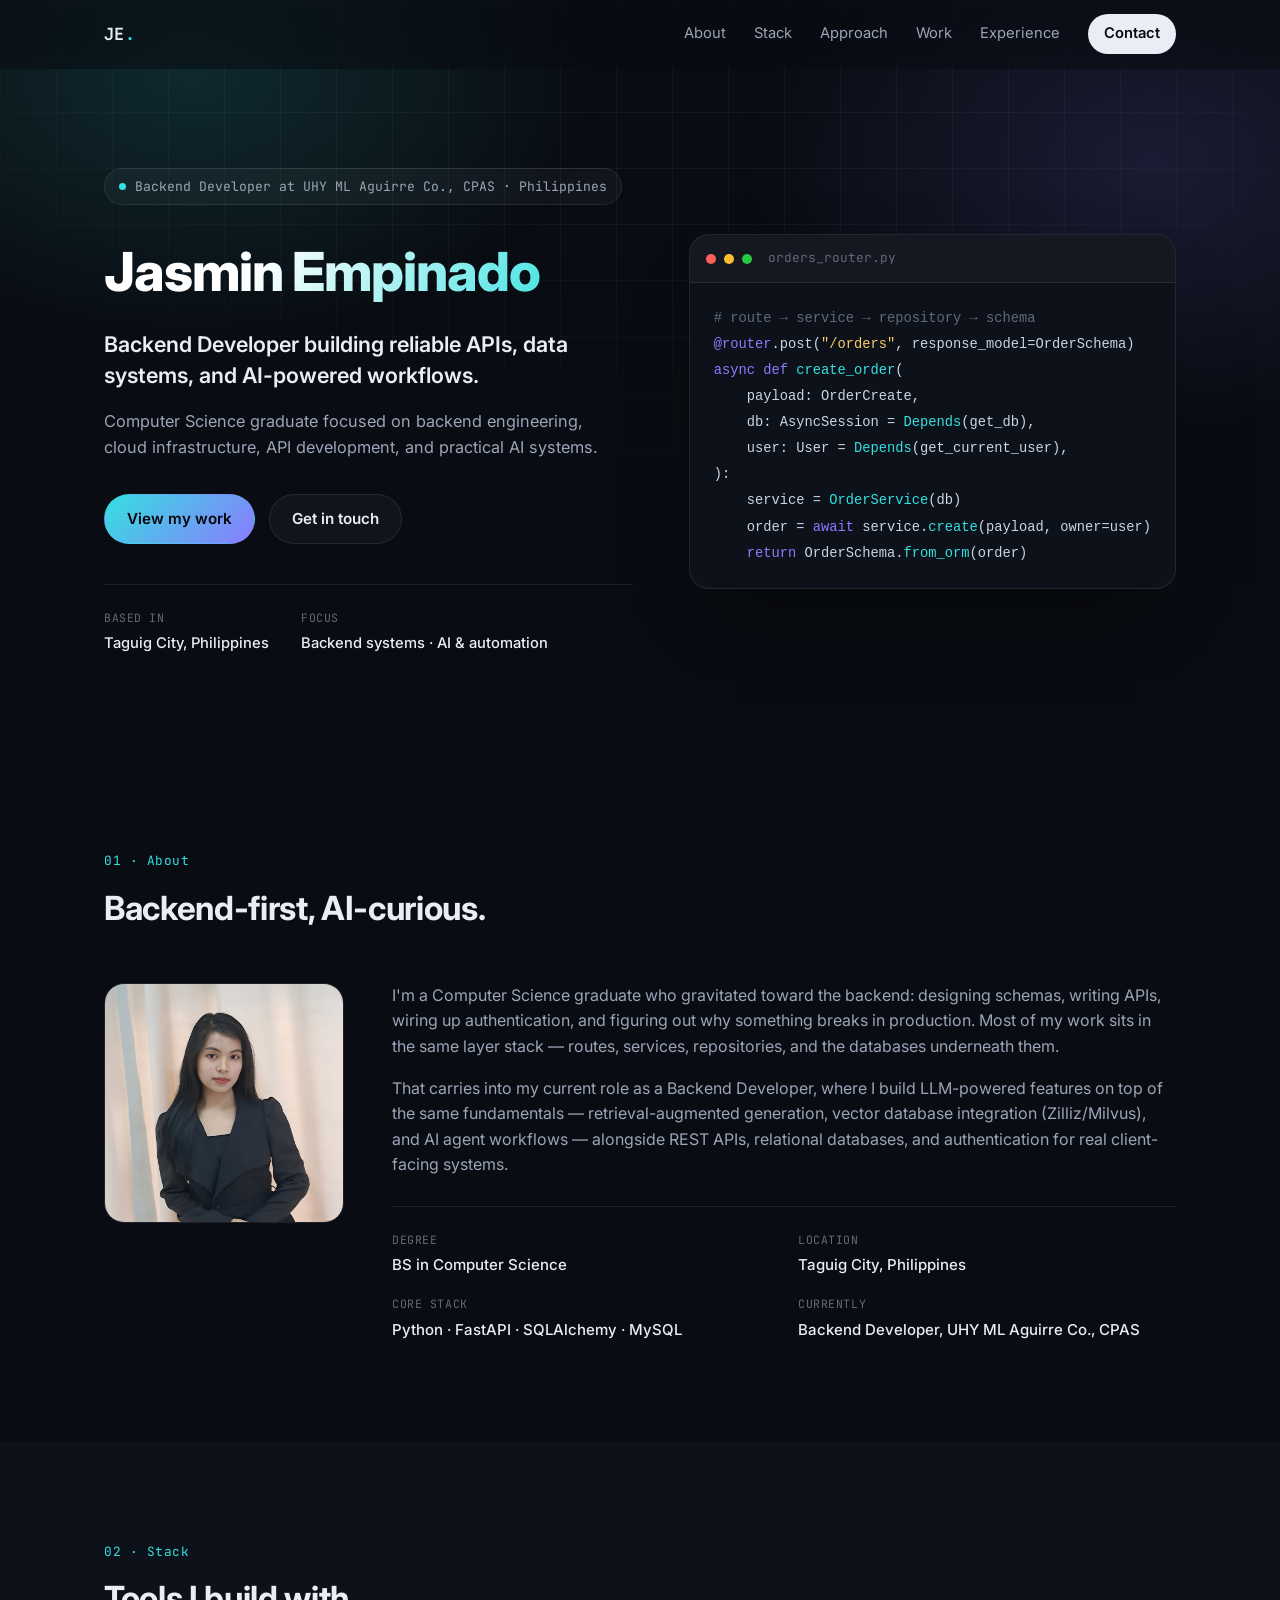
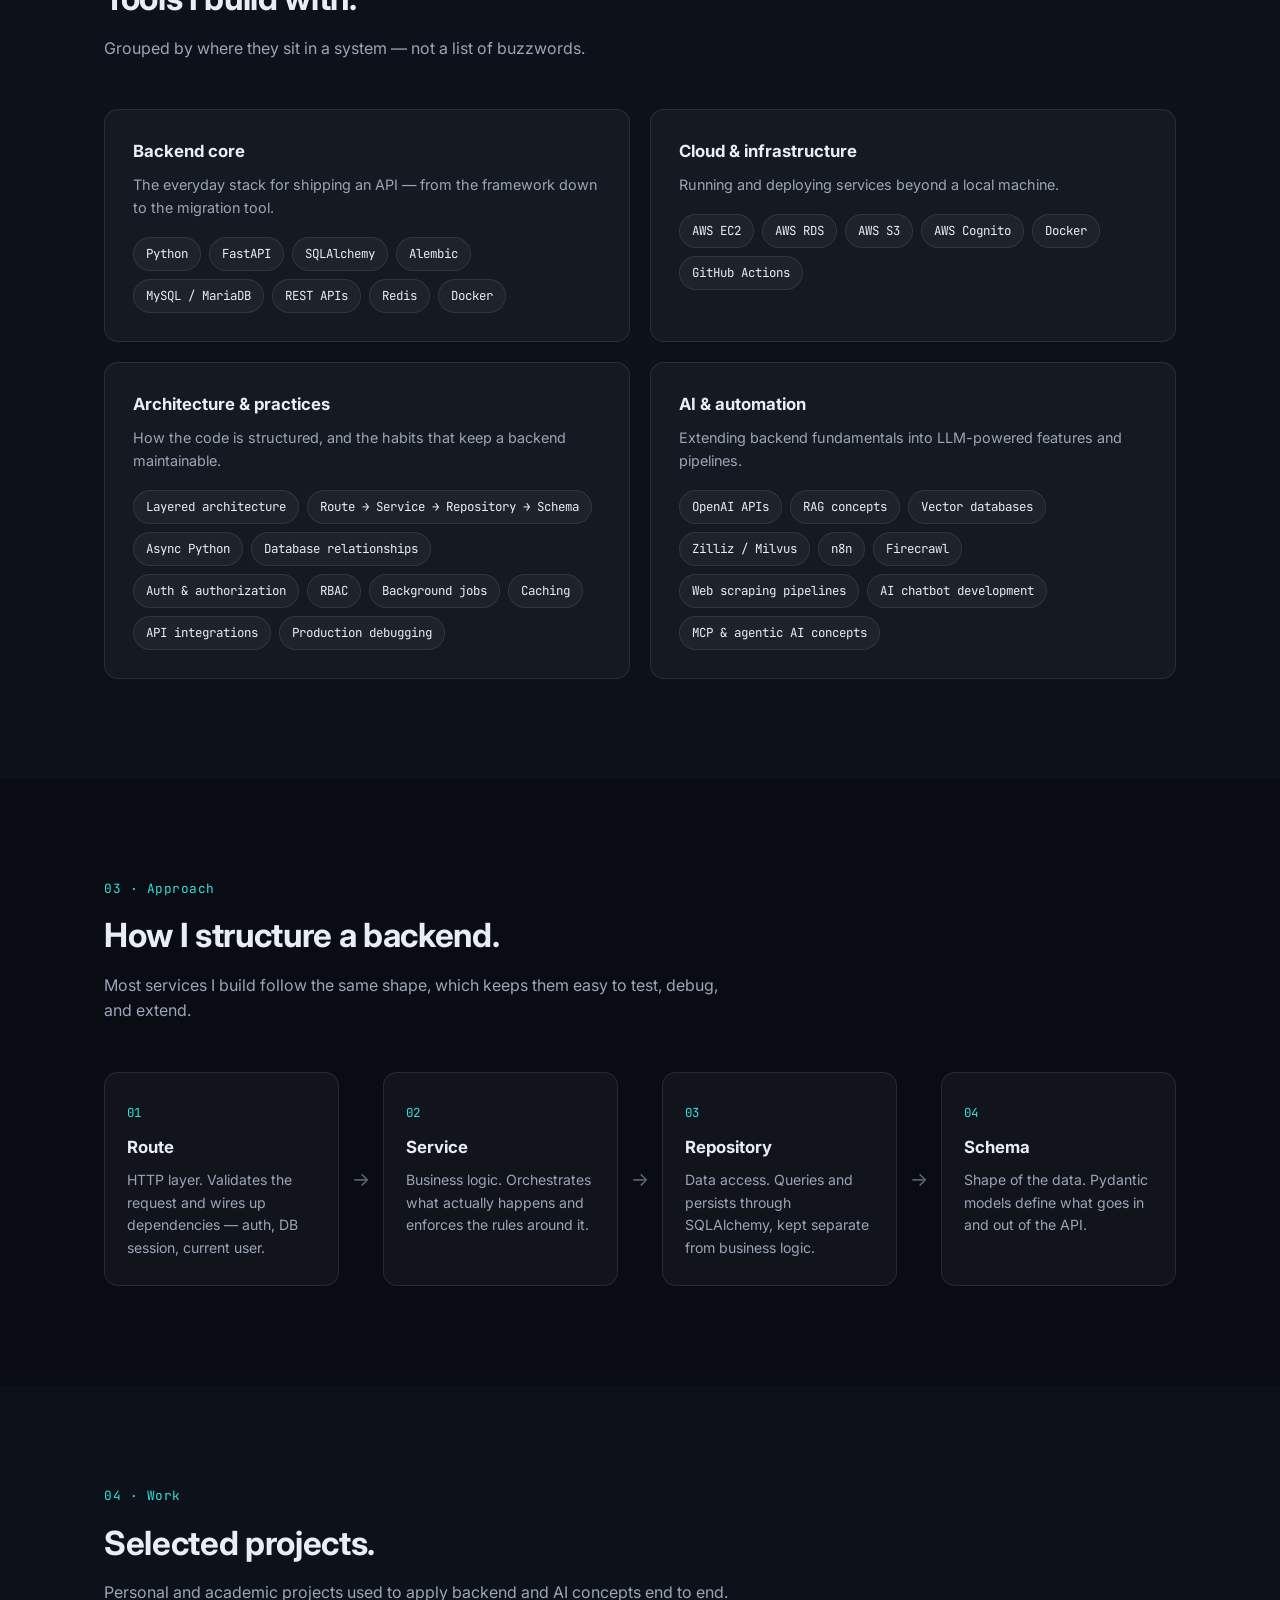
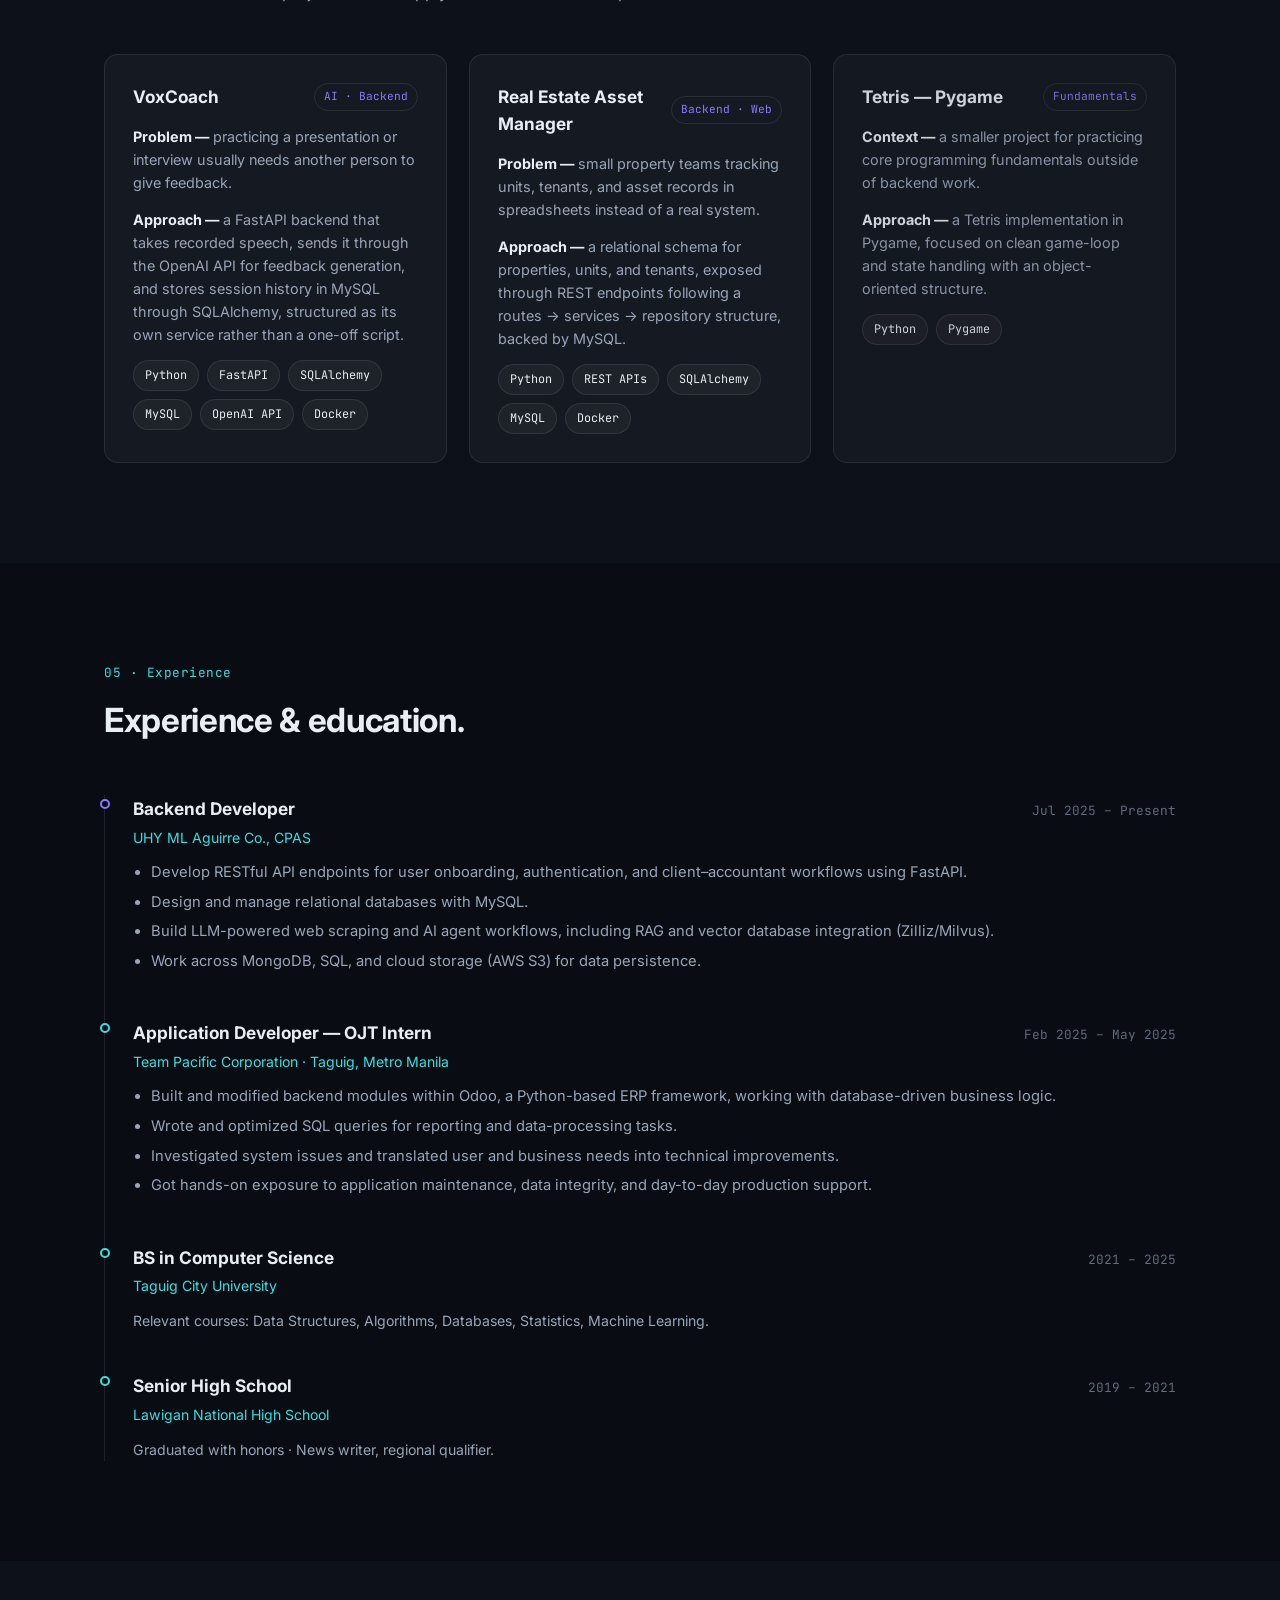
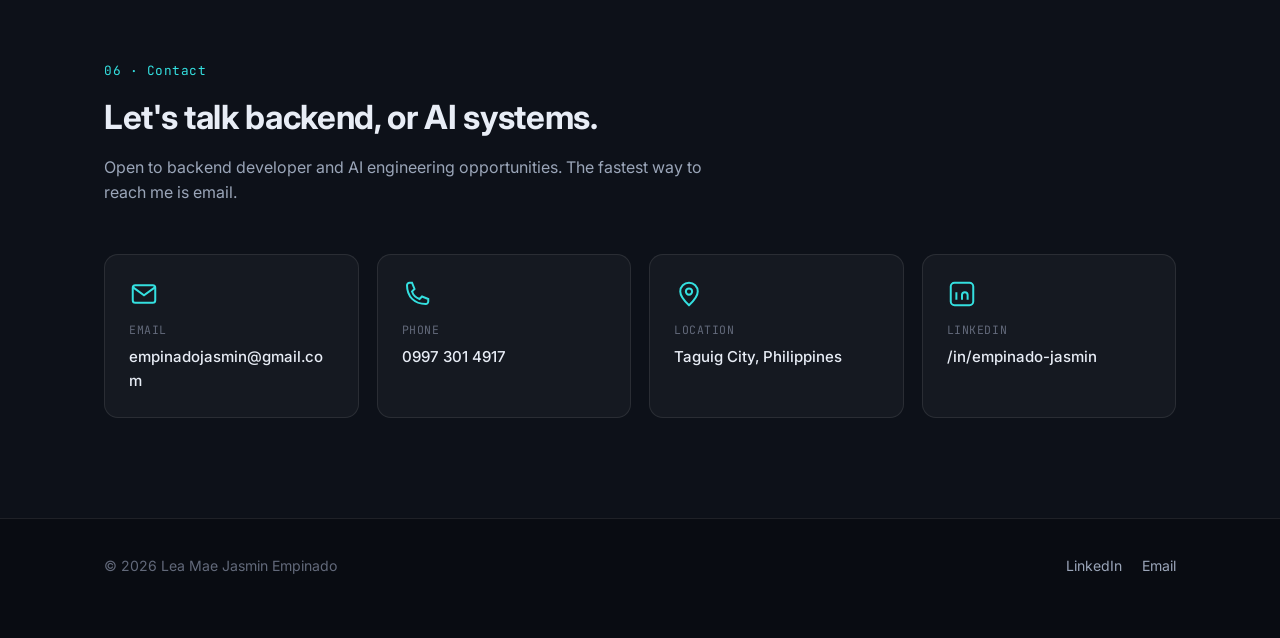
==== commit a3dcb82e: "remove the facebook" ====
--- a/index.html
+++ b/index.html
@@ -4,8 +4,8 @@
 <head>
   <meta charset="utf-8">
   <meta name="viewport" content="width=device-width, initial-scale=1.0">
-  <title>Jasmin Empinado — Backend Developer</title>
-  <meta name="description" content="Jasmin Empinado is a Backend Developer and Computer Science graduate building reliable APIs, data systems, and AI-powered workflows.">
+  <title>Lea Mae Jasmin Empinado — Backend Developer</title>
+  <meta name="description" content="Lea Mae Jasmin Empinado is a Backend Developer and Computer Science graduate building reliable APIs, data systems, and AI-powered workflows.">
 
   <link rel="icon" href="assets/img/favicon.jpg">
   <link rel="apple-touch-icon" href="assets/img/apple-touch-icon.jpg">
@@ -445,10 +445,10 @@
 
   <footer class="footer">
     <div class="container footer-inner">
-      <p>&copy; <span id="year"></span> Jasmin Empinado</p>
+      <p>&copy; <span id="year"></span> Lea Mae Jasmin Empinado</p>
       <div class="footer-links">
         <a href="https://www.linkedin.com/in/empinado-jasmin/" target="_blank" rel="noopener">LinkedIn</a>
-        <a href="https://www.facebook.com/jhazmine.empinado" target="_blank" rel="noopener">Facebook</a>
+        <!-- <a href="https://www.facebook.com/jhazmine.empinado" target="_blank" rel="noopener">Indeed</a> -->
         <a href="mailto:empinadojasmin@gmail.com">Email</a>
       </div>
     </div>
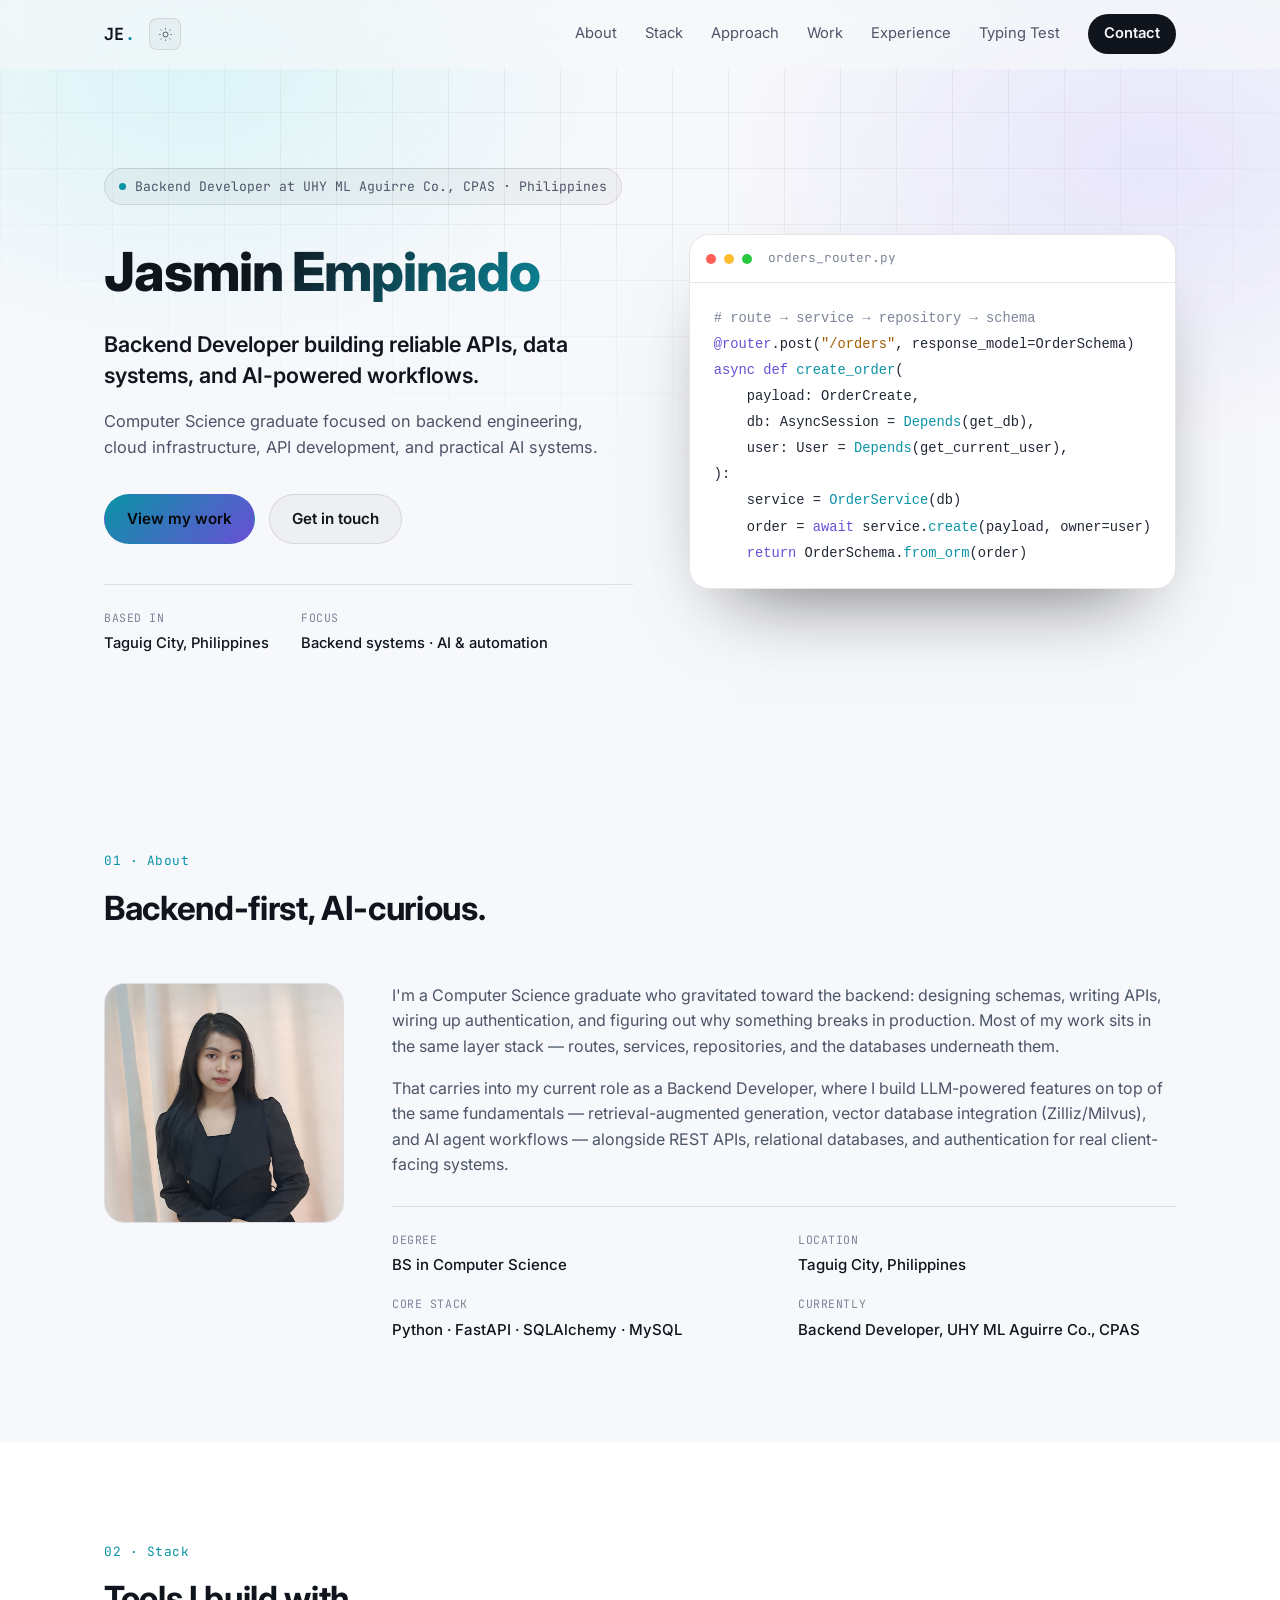
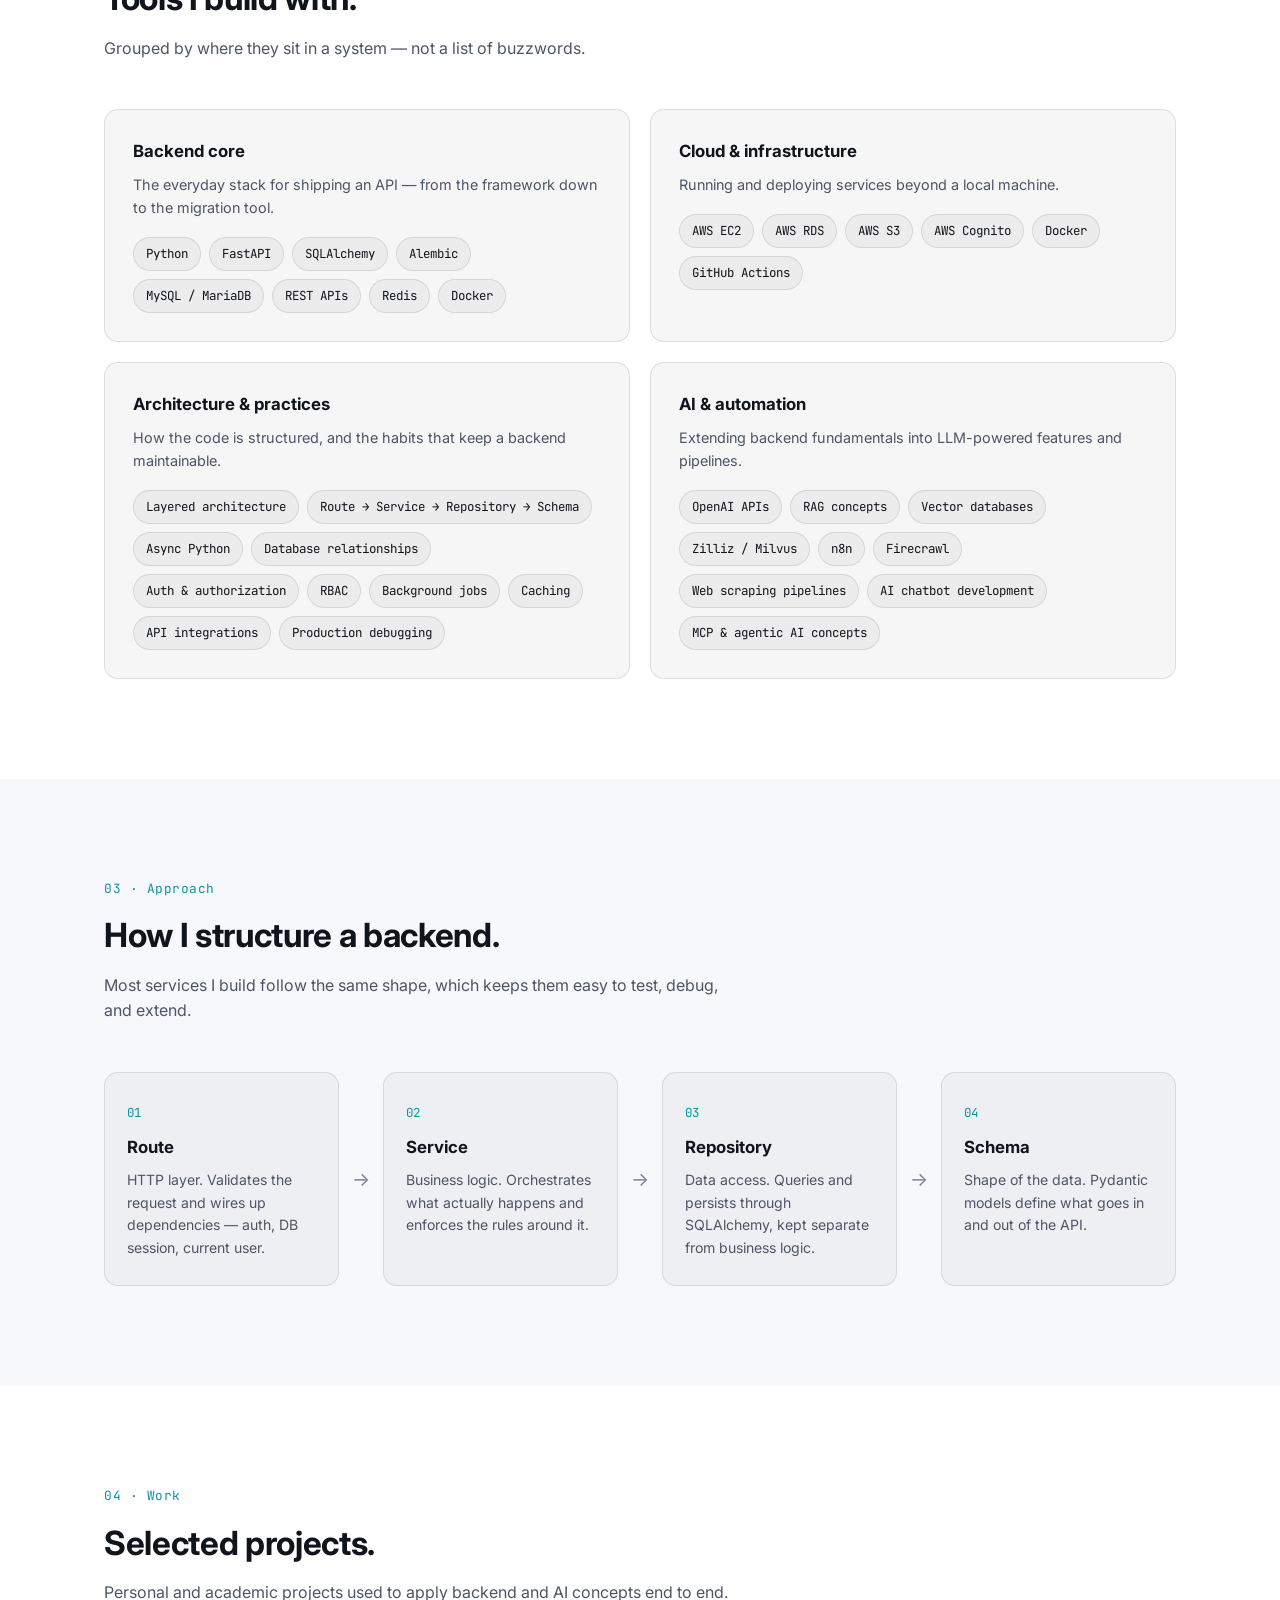
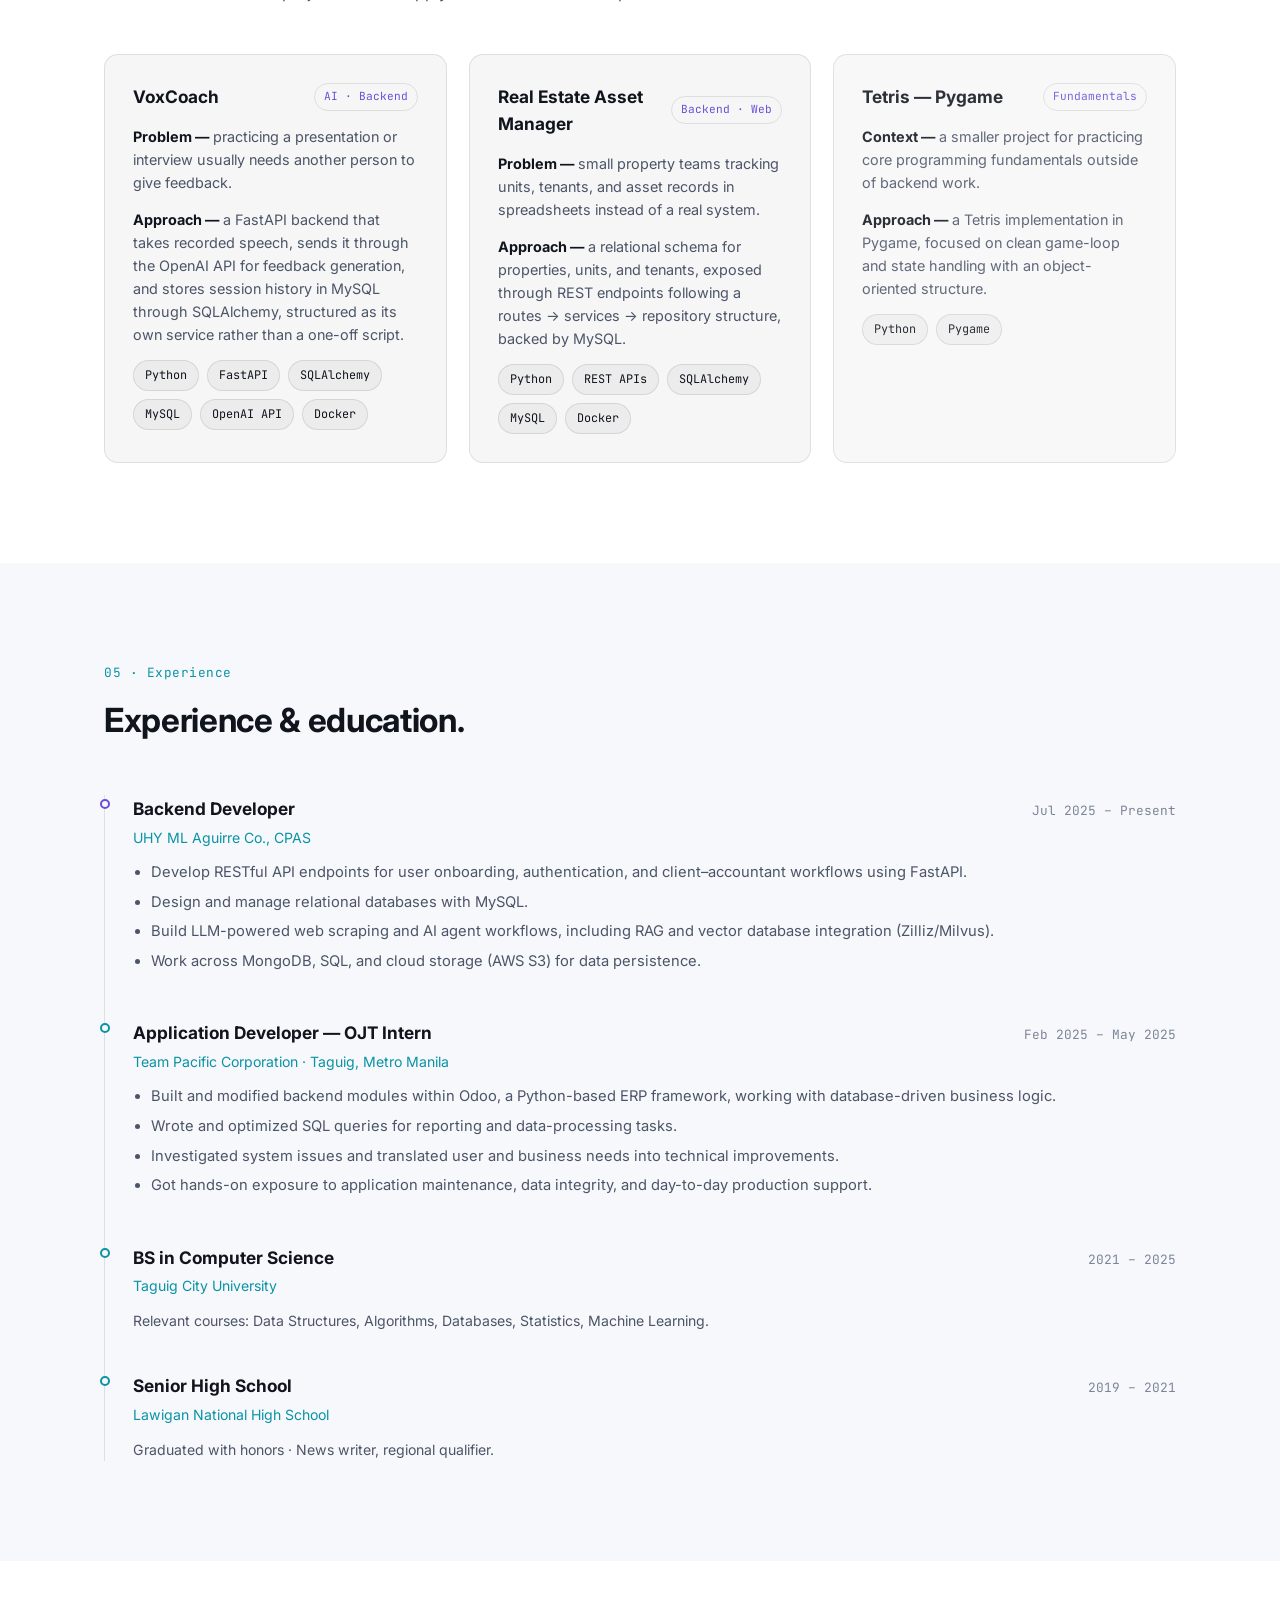
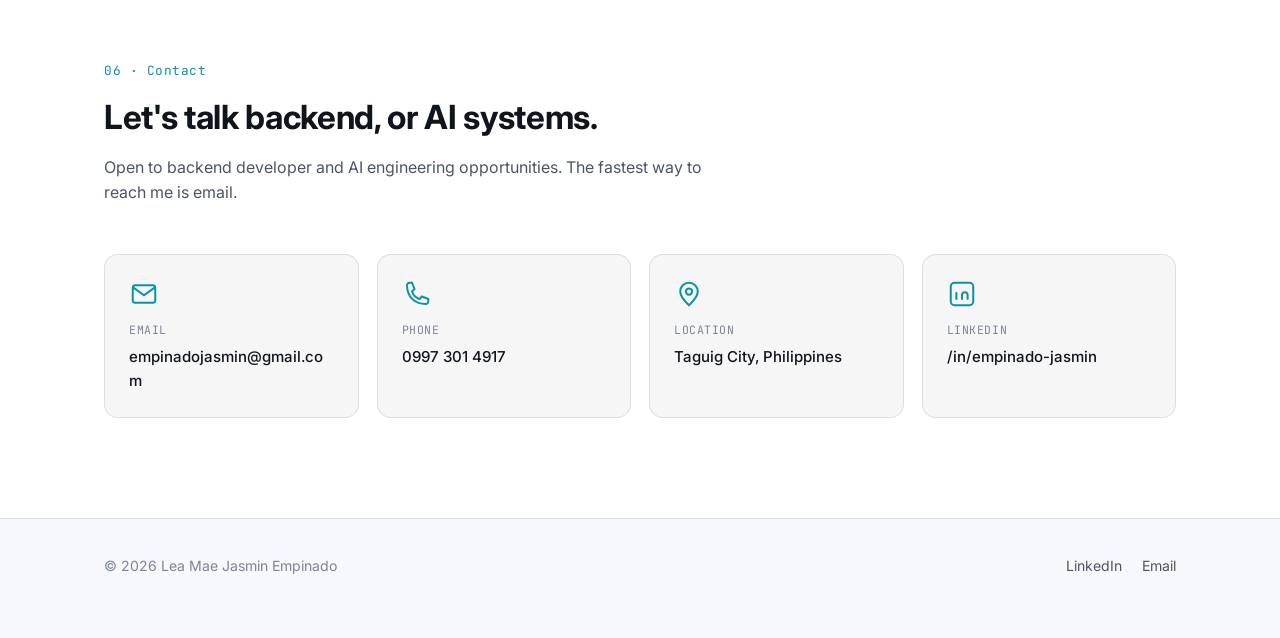
==== commit f88b7d86: "added typing test page for interaction" ====
--- a/index.html
+++ b/index.html
@@ -2,6 +2,19 @@
 <html lang="en">
 
 <head>
+  <script>
+    (function () {
+      try {
+        var saved = localStorage.getItem('theme');
+        var theme = (saved === 'light' || saved === 'dark')
+          ? saved
+          : (window.matchMedia('(prefers-color-scheme: light)').matches ? 'light' : 'dark');
+        document.documentElement.setAttribute('data-theme', theme);
+      } catch (e) {
+        document.documentElement.setAttribute('data-theme', 'dark');
+      }
+    })();
+  </script>
   <meta charset="utf-8">
   <meta name="viewport" content="width=device-width, initial-scale=1.0">
   <title>Lea Mae Jasmin Empinado — Backend Developer</title>
@@ -27,7 +40,13 @@
   <!-- ===== Nav ===== -->
   <header class="site-header" id="siteHeader">
     <nav class="nav container">
-      <a href="#top" class="nav-logo">JE<span class="dot">.</span></a>
+      <div class="nav-brand">
+        <a href="#top" class="nav-logo">JE<span class="dot">.</span></a>
+        <button class="theme-toggle" id="themeToggle" type="button" aria-label="Toggle color theme">
+          <svg class="icon-sun" viewBox="0 0 24 24" fill="none" stroke="currentColor" stroke-width="1.6"><circle cx="12" cy="12" r="4"/><path d="M12 2v2M12 20v2M4.2 4.2l1.4 1.4M18.4 18.4l1.4 1.4M2 12h2M20 12h2M4.2 19.8l1.4-1.4M18.4 5.6l1.4-1.4"/></svg>
+          <svg class="icon-moon" viewBox="0 0 24 24" fill="none" stroke="currentColor" stroke-width="1.6"><path d="M20 14.5A8.5 8.5 0 1 1 9.5 4a7 7 0 0 0 10.5 10.5Z"/></svg>
+        </button>
+      </div>
 
       <button class="nav-toggle" id="navToggle" aria-label="Toggle navigation" aria-expanded="false">
         <span></span><span></span><span></span>
@@ -39,6 +58,7 @@
         <a href="#architecture" class="nav-link">Approach</a>
         <a href="#work" class="nav-link">Work</a>
         <a href="#experience" class="nav-link">Experience</a>
+        <a href="typing-test.html" class="nav-link">Typing Test</a>
         <a href="#contact" class="nav-link nav-cta">Contact</a>
       </div>
     </nav>
--- a/assets/css/portfolio.css
+++ b/assets/css/portfolio.css
@@ -28,6 +28,22 @@
   --radius-lg: 20px;
 
   --container: 1120px;
+}
+
+:root[data-theme="light"] {
+  --bg: #f7f8fb;
+  --bg-elevated: #ffffff;
+  --surface: rgba(9, 12, 18, 0.035);
+  --surface-hover: rgba(9, 12, 18, 0.06);
+  --border: rgba(9, 12, 18, 0.1);
+  --border-strong: rgba(9, 12, 18, 0.18);
+
+  --text-primary: #10141d;
+  --text-secondary: #4c5568;
+  --text-tertiary: #7c8598;
+
+  --accent-cyan: #0a93a6;
+  --accent-violet: #6a4fd6;
 }
 
 * { box-sizing: border-box; }
@@ -44,6 +60,7 @@
   font-size: 16px;
   line-height: 1.6;
   -webkit-font-smoothing: antialiased;
+  transition: background-color 0.25s ease, color 0.25s ease;
 }
 
 img { max-width: 100%; display: block; }
@@ -82,6 +99,11 @@
     linear-gradient(90deg, rgba(255, 255, 255, 0.045) 1px, transparent 1px);
   background-size: 56px 56px;
   mask-image: radial-gradient(ellipse 80% 60% at 50% 0%, black 40%, transparent 90%);
+}
+:root[data-theme="light"] .bg-grid {
+  background-image:
+    linear-gradient(rgba(9, 12, 18, 0.05) 1px, transparent 1px),
+    linear-gradient(90deg, rgba(9, 12, 18, 0.05) 1px, transparent 1px);
 }
 
 .bg-glow {
@@ -125,6 +147,35 @@
   border-bottom-color: var(--border);
   background: rgba(9, 12, 18, 0.78);
 }
+:root[data-theme="light"] .site-header { background: rgba(247, 248, 251, 0.6); }
+:root[data-theme="light"] .site-header.scrolled { background: rgba(247, 248, 251, 0.85); }
+
+/* ---------- Theme toggle ---------- */
+
+.nav-brand {
+  display: flex;
+  align-items: center;
+  gap: 14px;
+}
+
+.theme-toggle {
+  display: flex;
+  align-items: center;
+  justify-content: center;
+  width: 32px;
+  height: 32px;
+  border: 1px solid var(--border);
+  border-radius: var(--radius-sm);
+  background: var(--surface);
+  color: var(--text-secondary);
+  cursor: pointer;
+  transition: border-color 0.2s ease, color 0.2s ease, background 0.2s ease;
+}
+.theme-toggle:hover { border-color: var(--border-strong); color: var(--text-primary); }
+.theme-toggle svg { width: 15px; height: 15px; }
+.theme-toggle .icon-sun { display: none; }
+:root[data-theme="light"] .theme-toggle .icon-moon { display: none; }
+:root[data-theme="light"] .theme-toggle .icon-sun { display: block; }
 
 .nav {
   display: flex;
@@ -279,7 +330,7 @@
   font-weight: 800;
   letter-spacing: -0.02em;
   margin: 0 0 14px;
-  background: linear-gradient(120deg, #ffffff 30%, var(--accent-cyan) 90%);
+  background: linear-gradient(120deg, var(--text-primary) 30%, var(--accent-cyan) 90%);
   -webkit-background-clip: text;
   background-clip: text;
   -webkit-text-fill-color: transparent;
@@ -370,6 +421,8 @@
 .c-kw { color: var(--accent-violet); }
 .c-fn { color: var(--accent-cyan); }
 .c-str { color: #ffcb6b; }
+:root[data-theme="light"] .code-body { color: #1f2733; }
+:root[data-theme="light"] .c-str { color: #a15c00; }
 
 /* ---------- Sections ---------- */
 
@@ -465,6 +518,8 @@
 }
 .stack-card:hover .chip { border-color: rgba(255, 255, 255, 0.14); }
 .chips-sm .chip { font-size: 0.74rem; padding: 5px 11px; }
+:root[data-theme="light"] .chip { background: rgba(9, 12, 18, 0.04); }
+:root[data-theme="light"] .stack-card:hover .chip { border-color: rgba(9, 12, 18, 0.16); }
 
 /* ---------- Architecture flow ---------- */
 
@@ -713,6 +768,9 @@
     visibility: hidden;
     transition: opacity 0.2s ease, transform 0.2s ease, visibility 0.2s;
   }
+  :root[data-theme="light"] .nav-links {
+    background: rgba(247, 248, 251, 0.97);
+  }
   .nav-links.open {
     transform: translateY(0);
     opacity: 1;
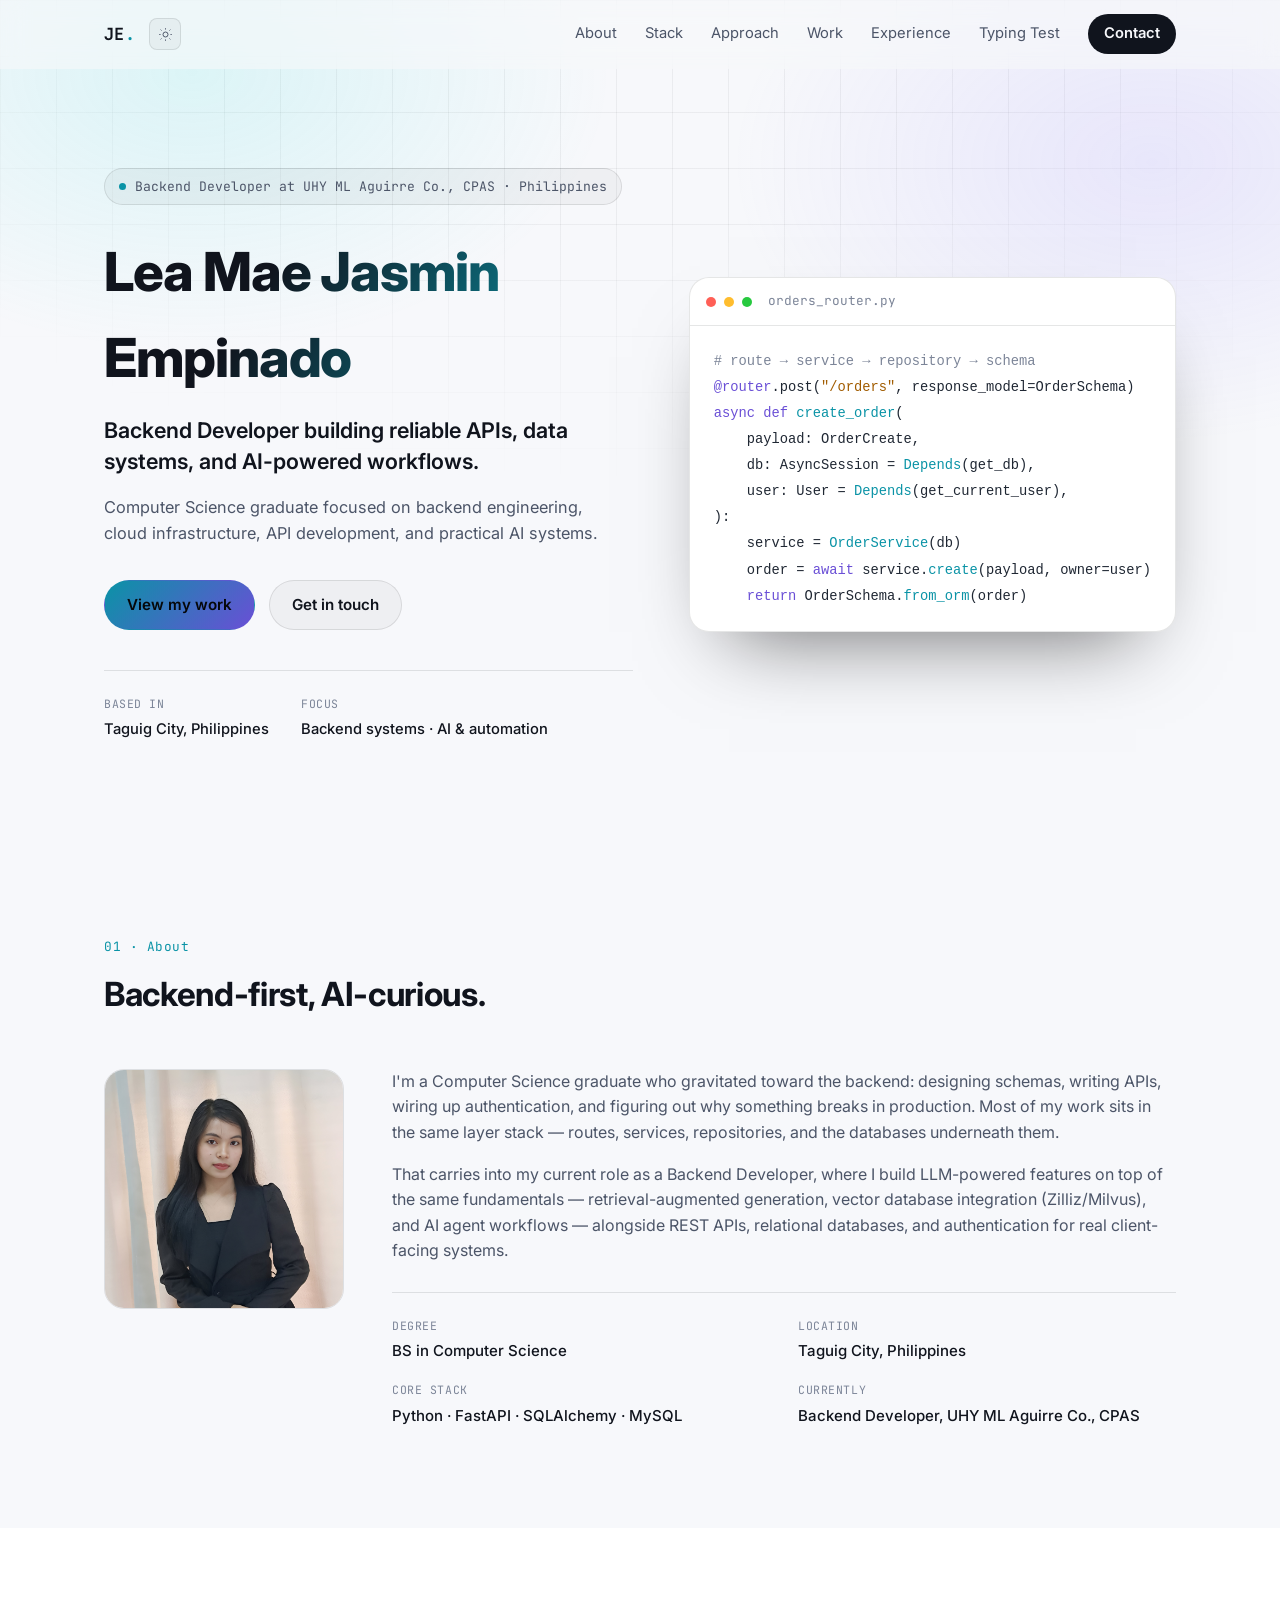
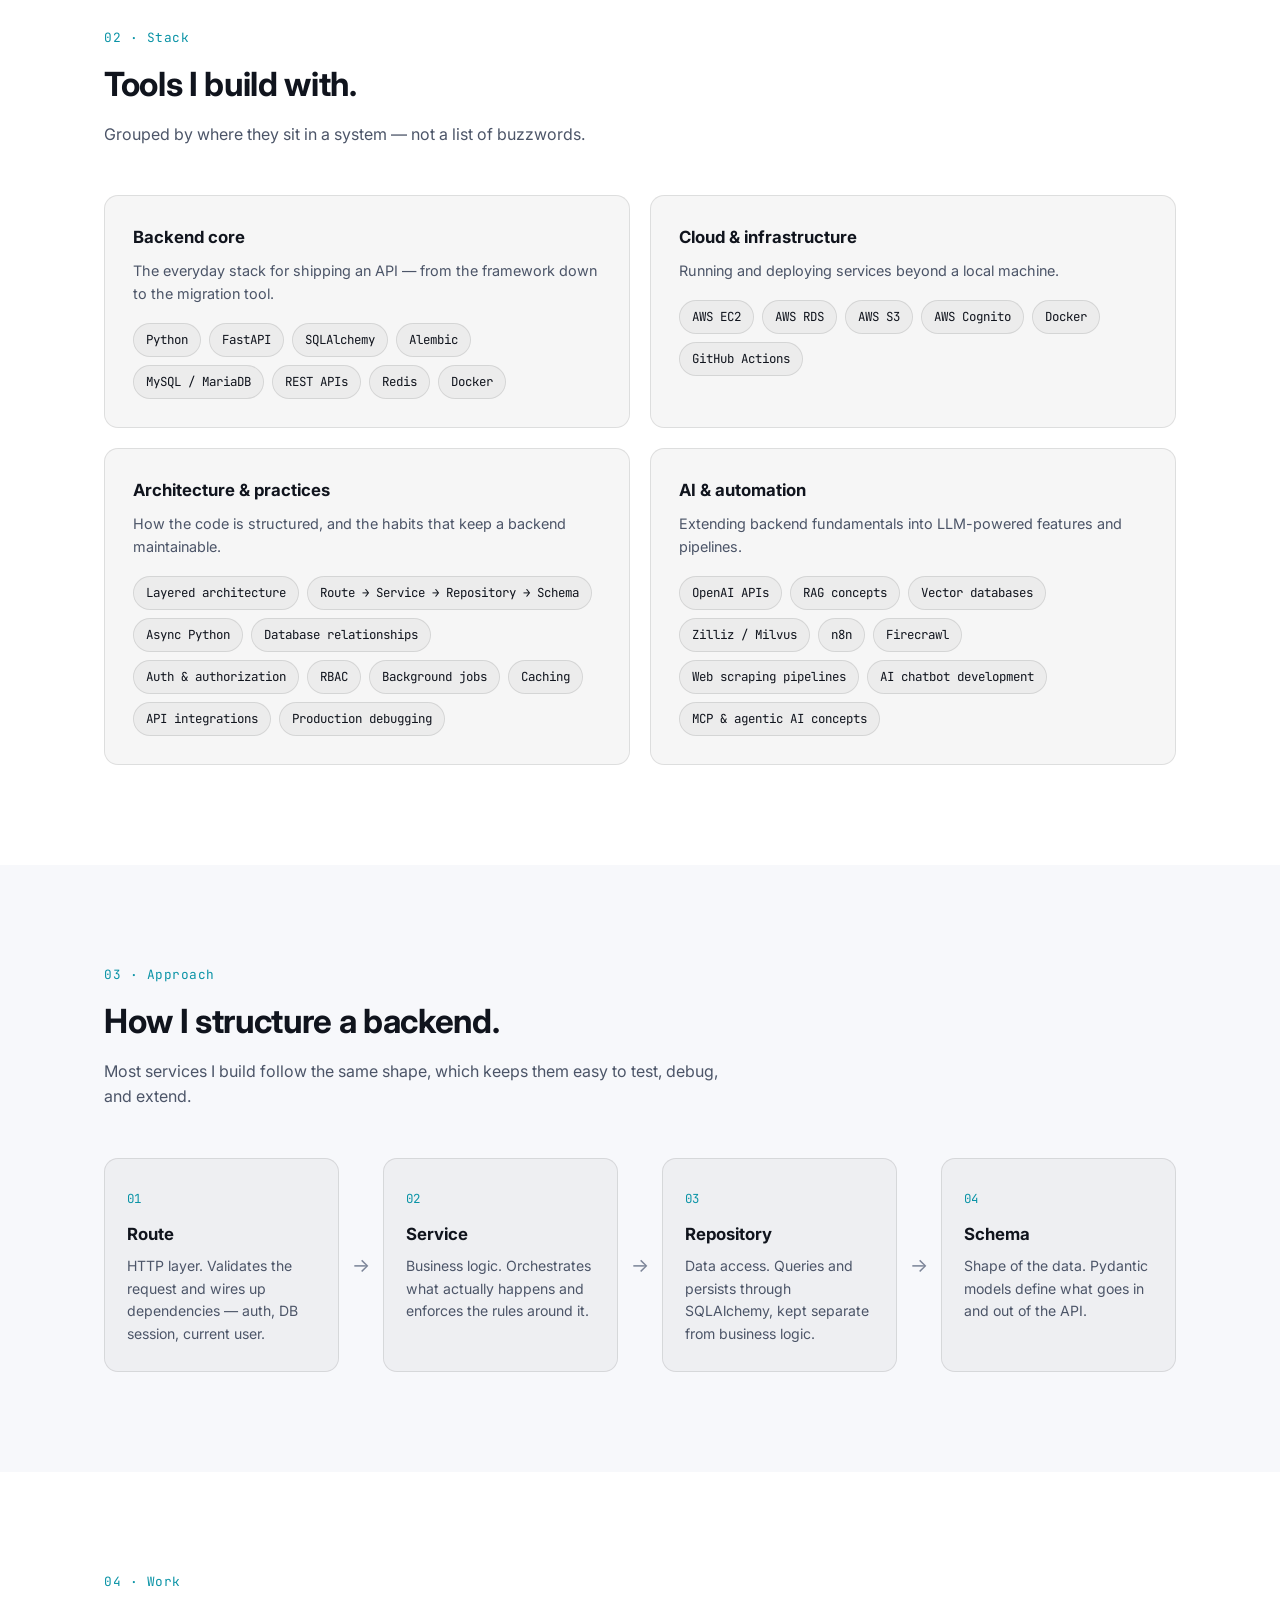
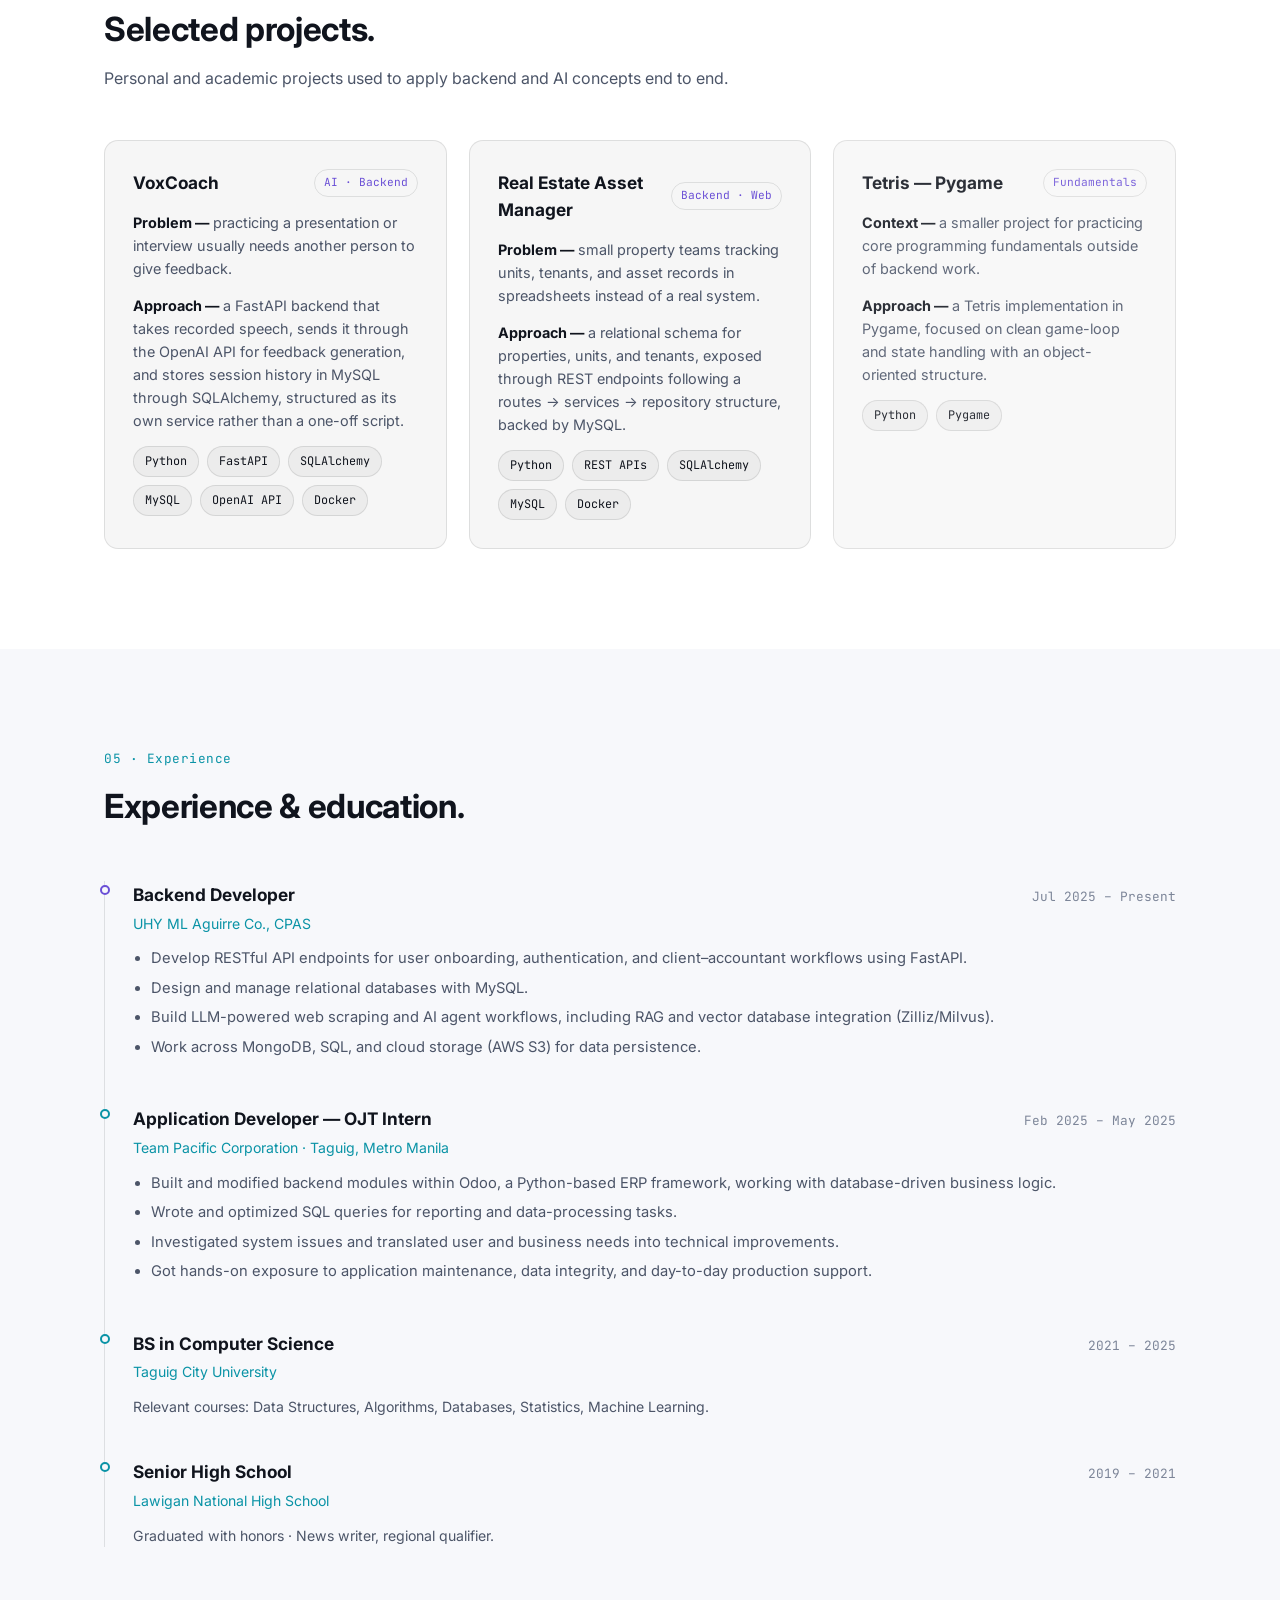
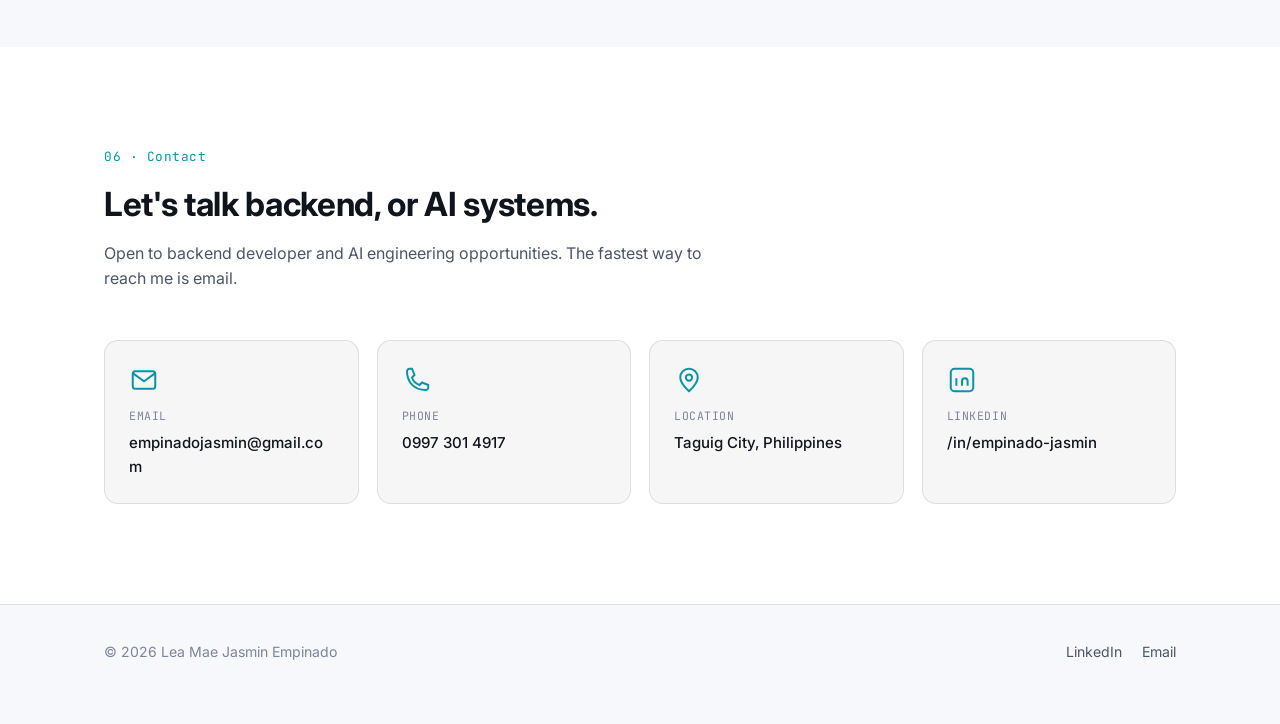
==== commit 254d7eeb: "update name inlanding page" ====
--- a/index.html
+++ b/index.html
@@ -73,7 +73,7 @@
         <div class="hero-copy reveal">
           <p class="eyebrow"><span class="status-dot"></span>Backend Developer at UHY ML Aguirre Co., CPAS · Philippines</p>
           <h1>
-            Jasmin Empinado
+            Lea Mae Jasmin Empinado
           </h1>
           <h2 class="hero-role">Backend Developer building reliable APIs, data systems, and AI-powered workflows.</h2>
           <p class="hero-sub">Computer Science graduate focused on backend engineering, cloud infrastructure, API development, and practical AI systems.</p>
